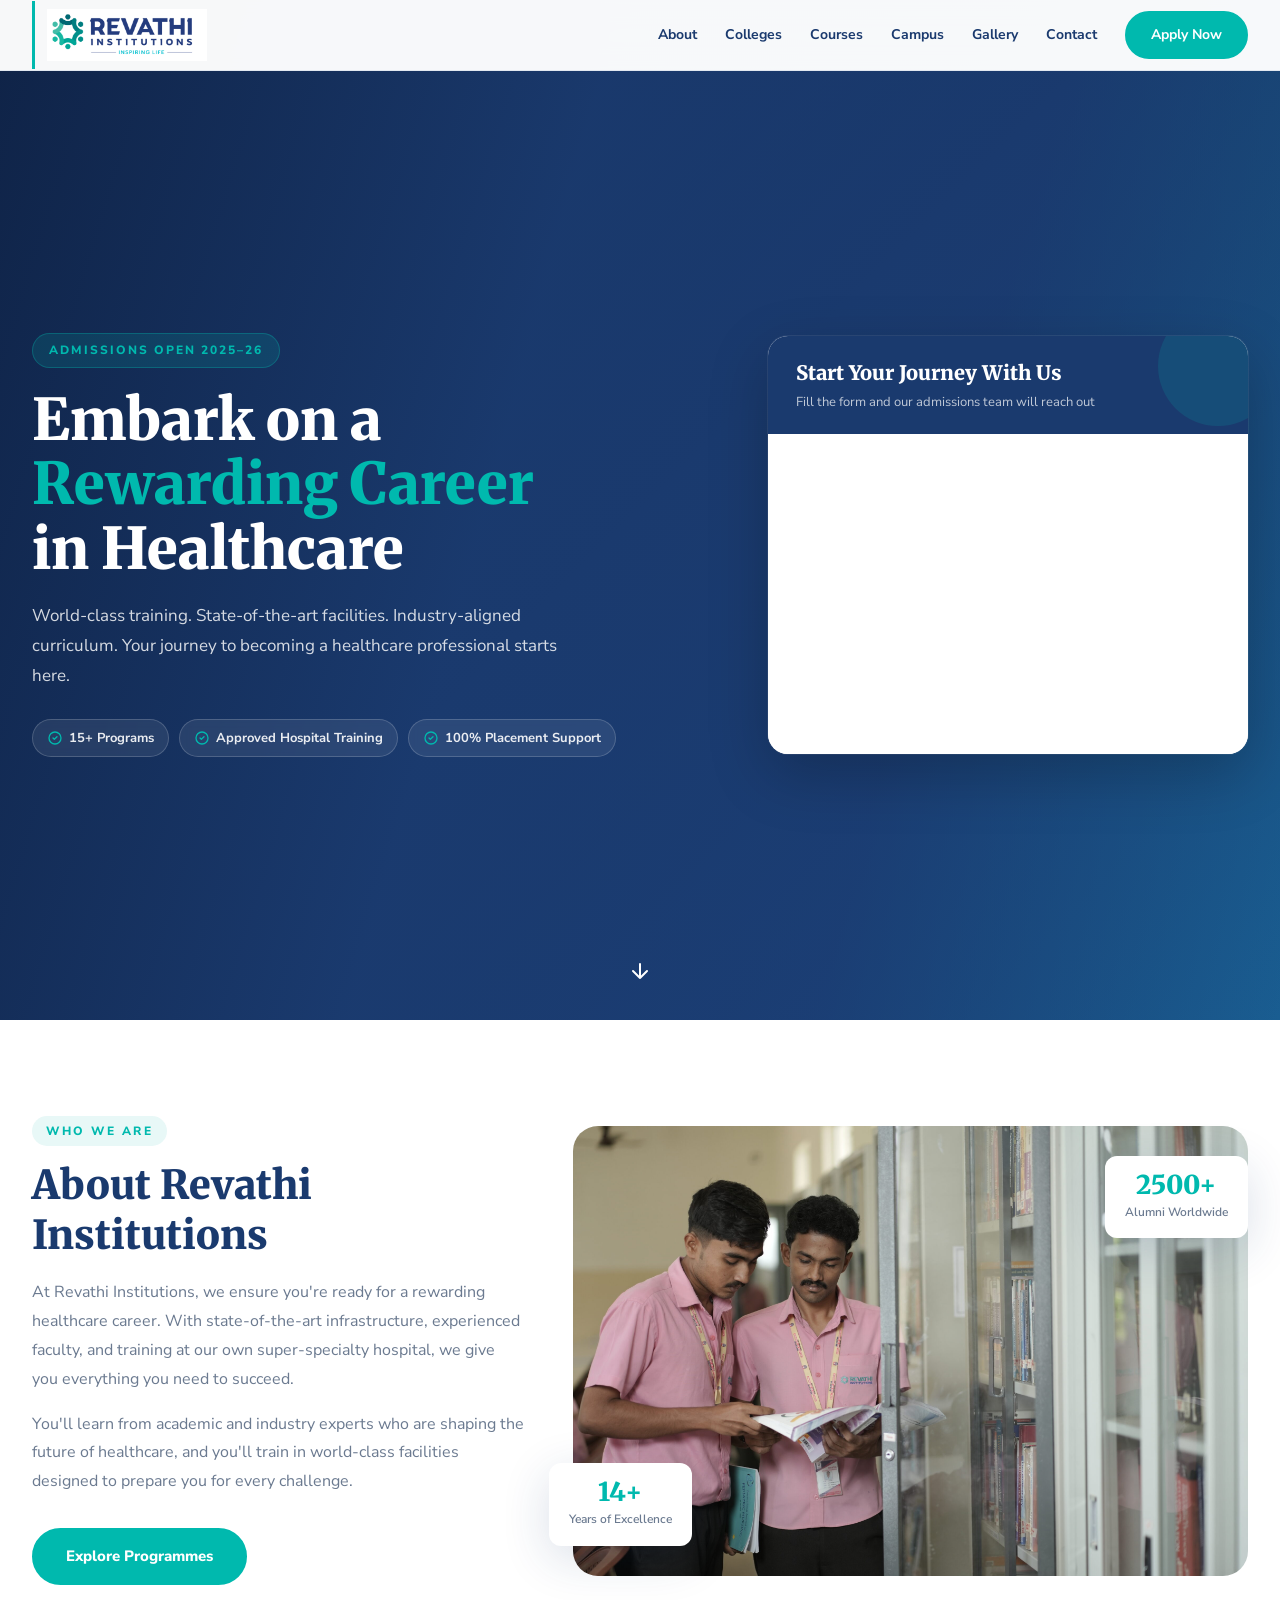
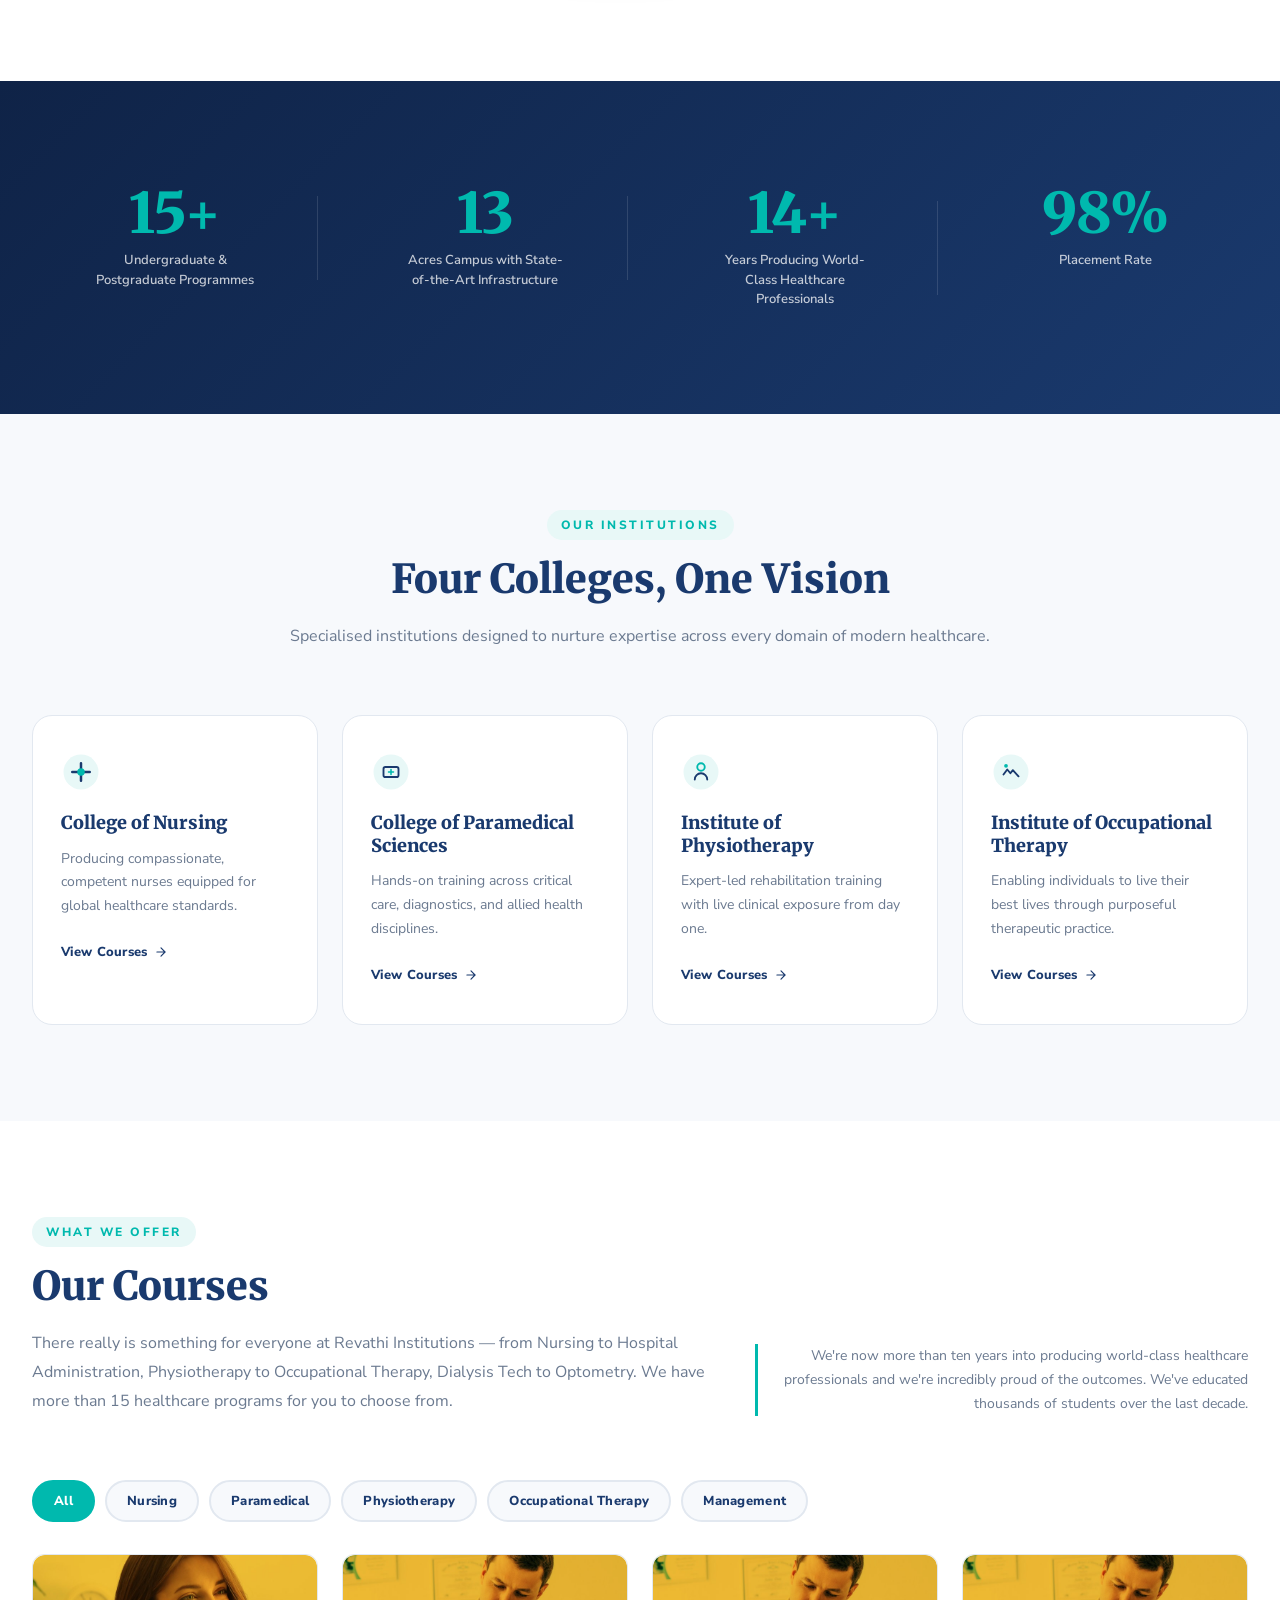
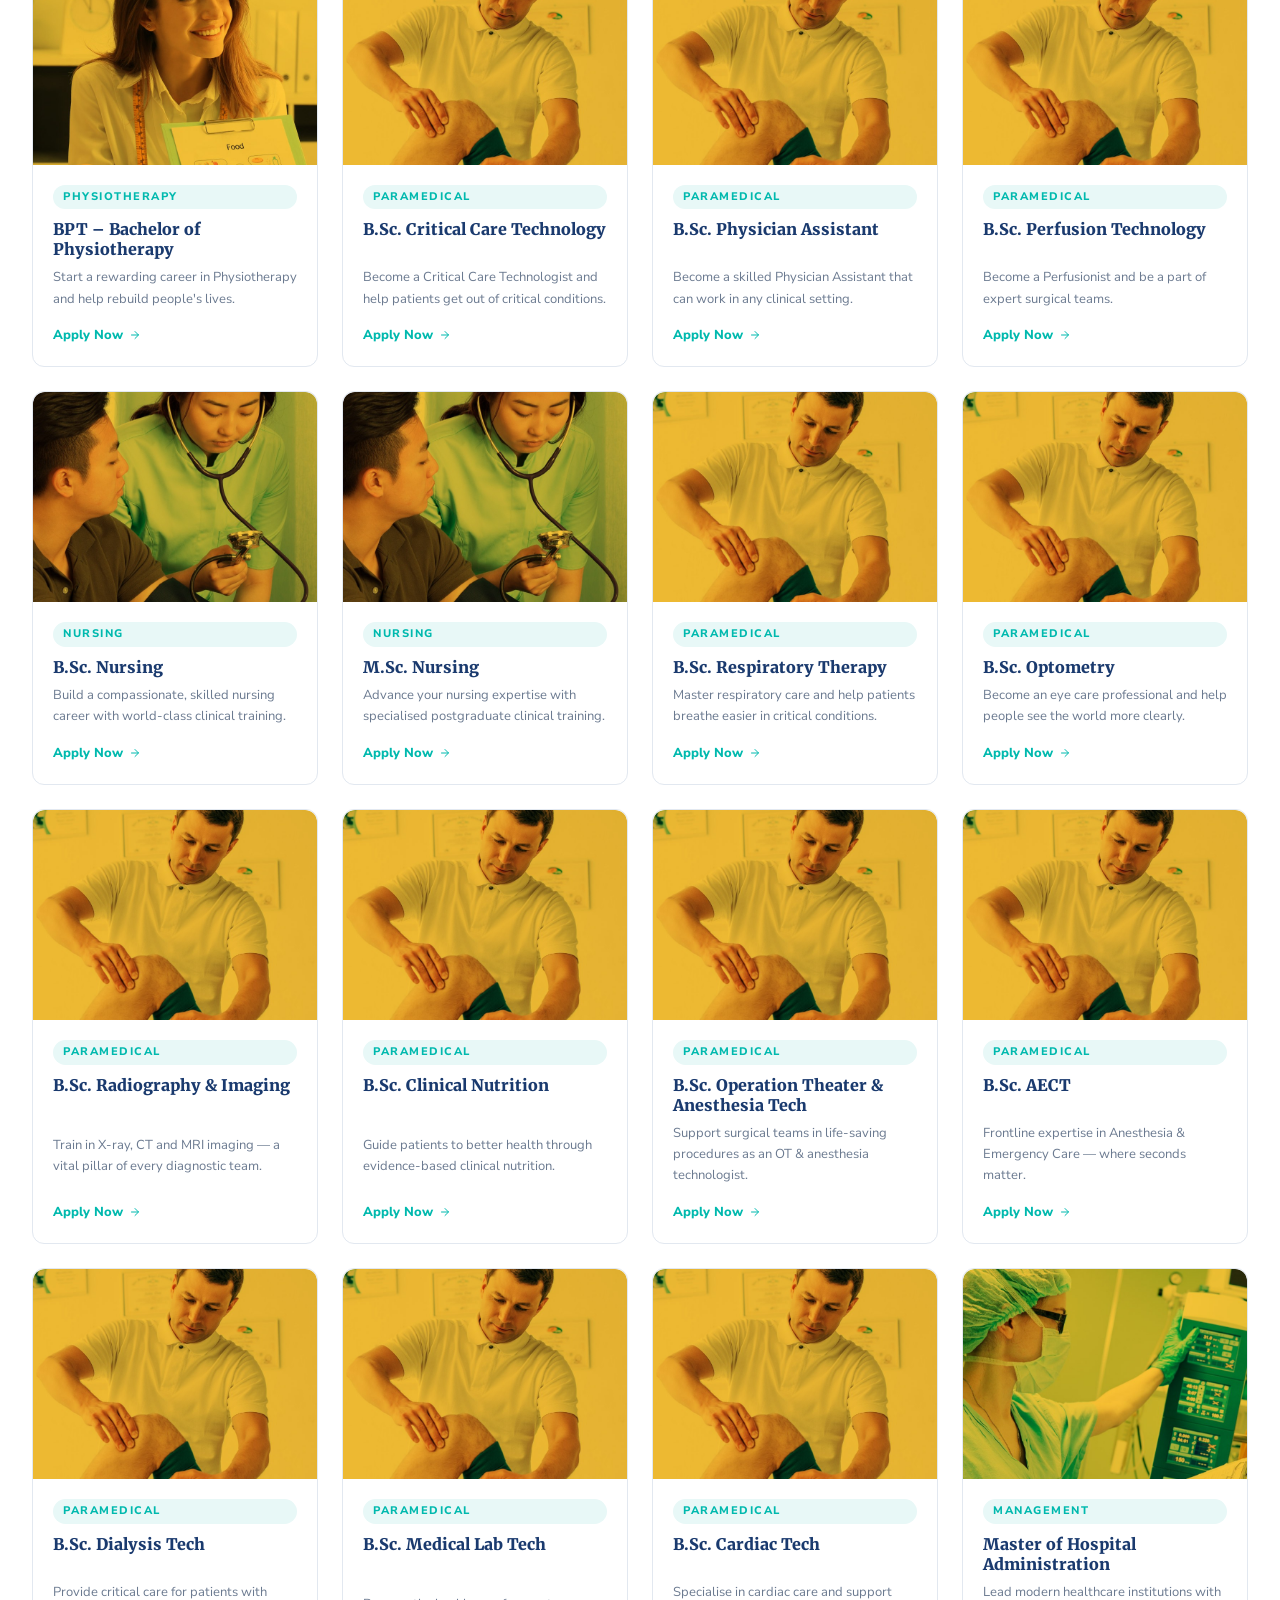
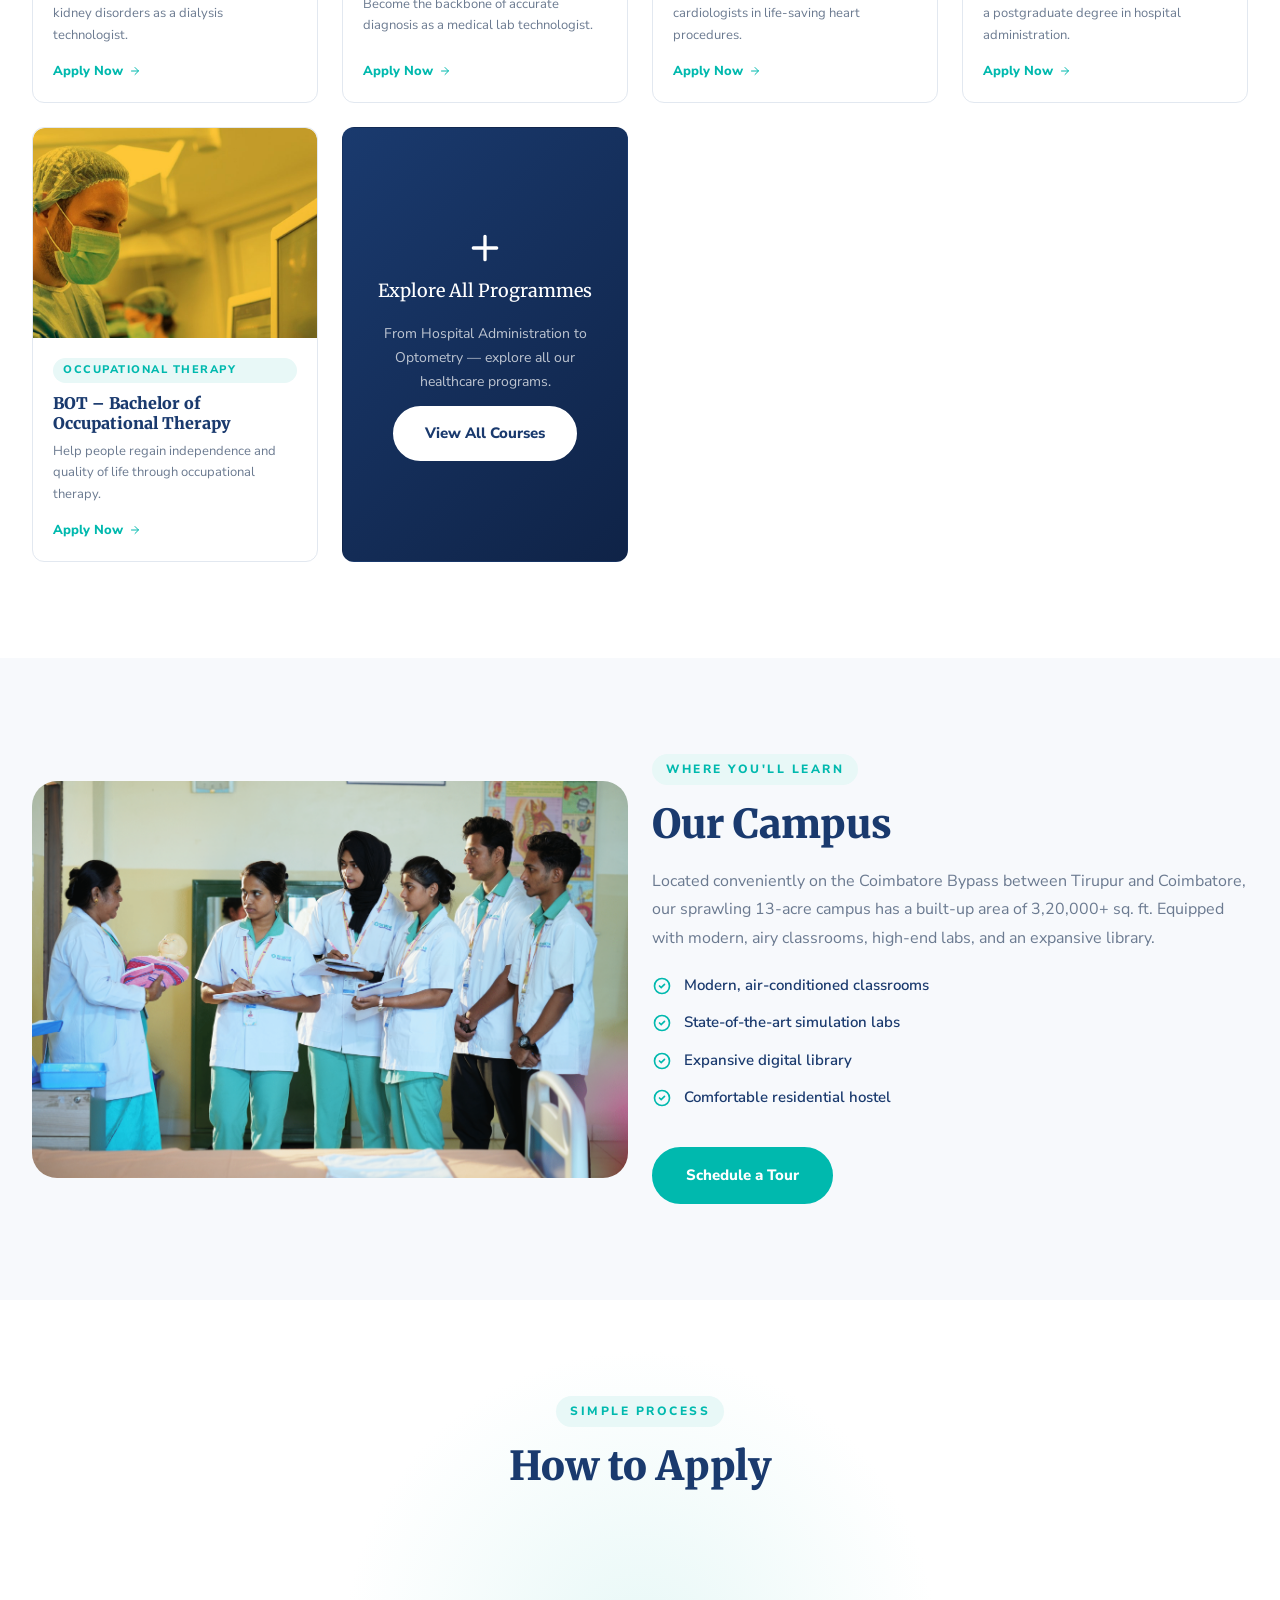
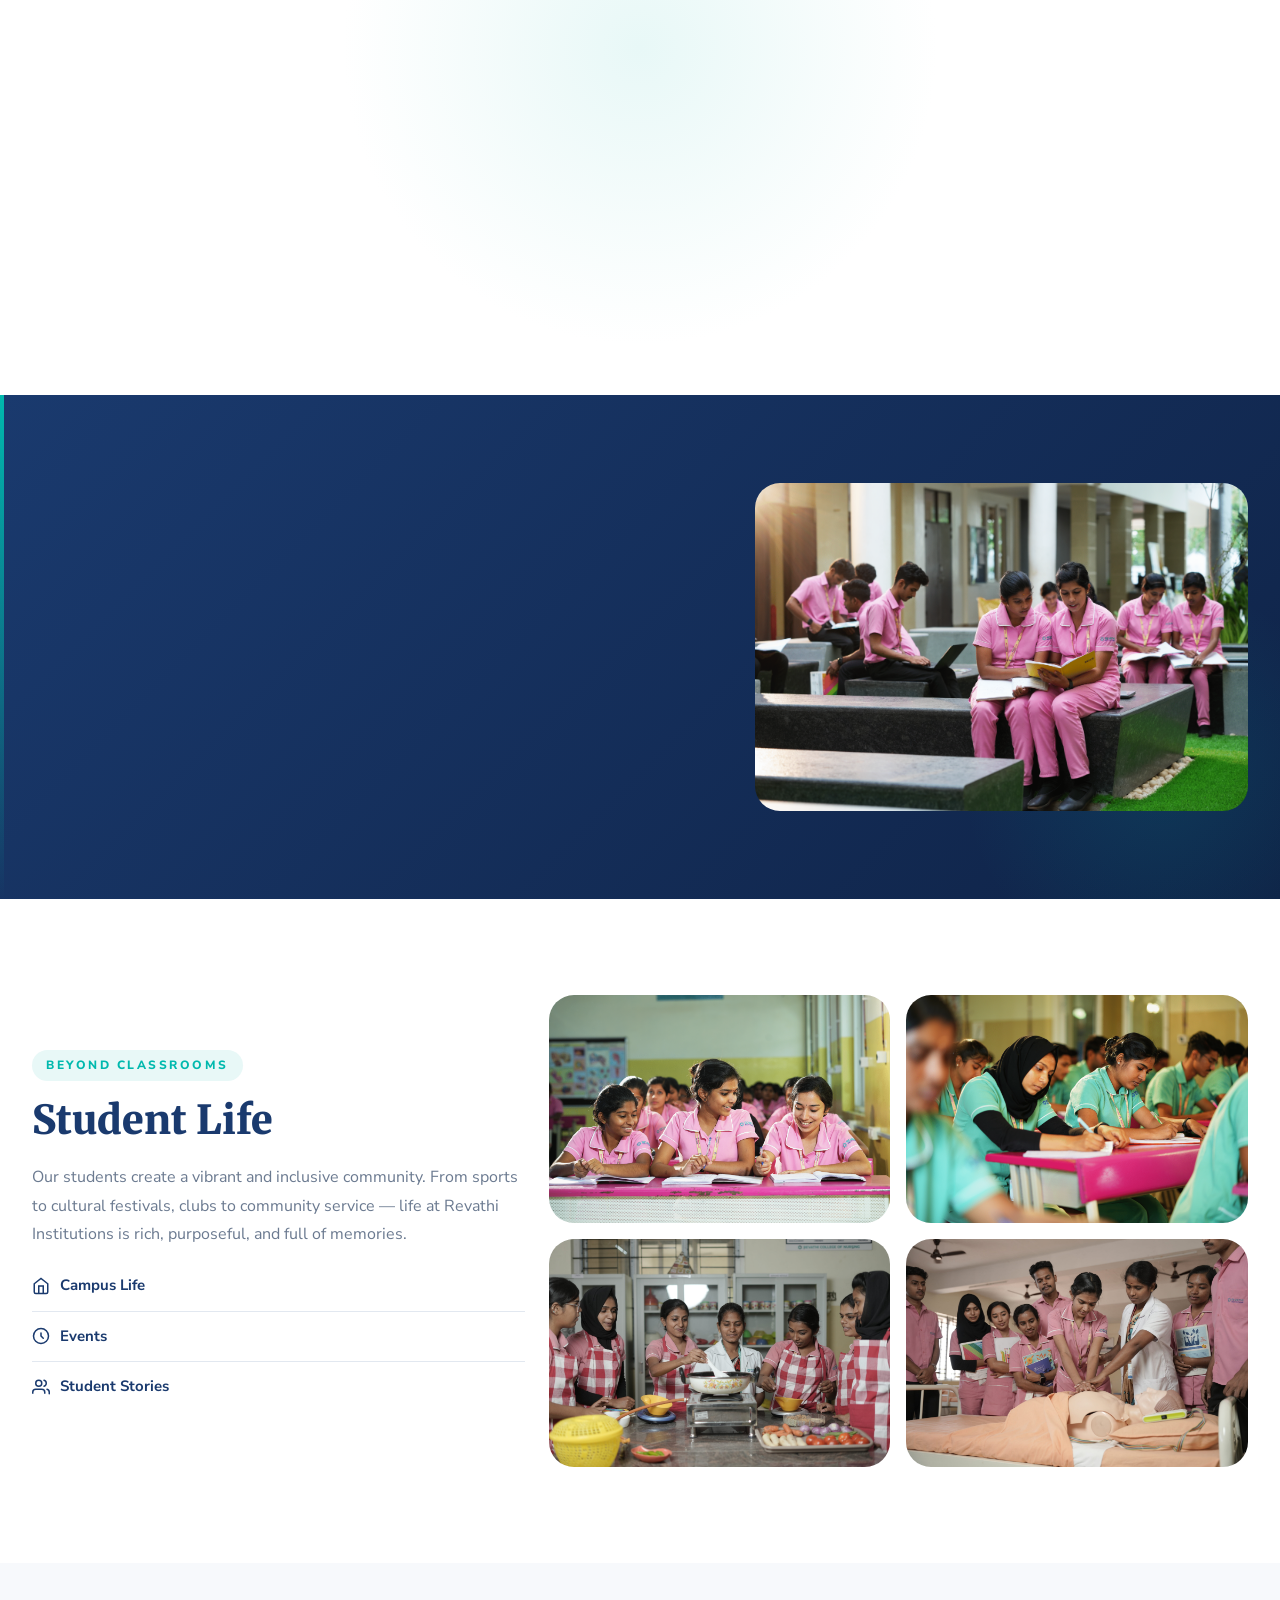
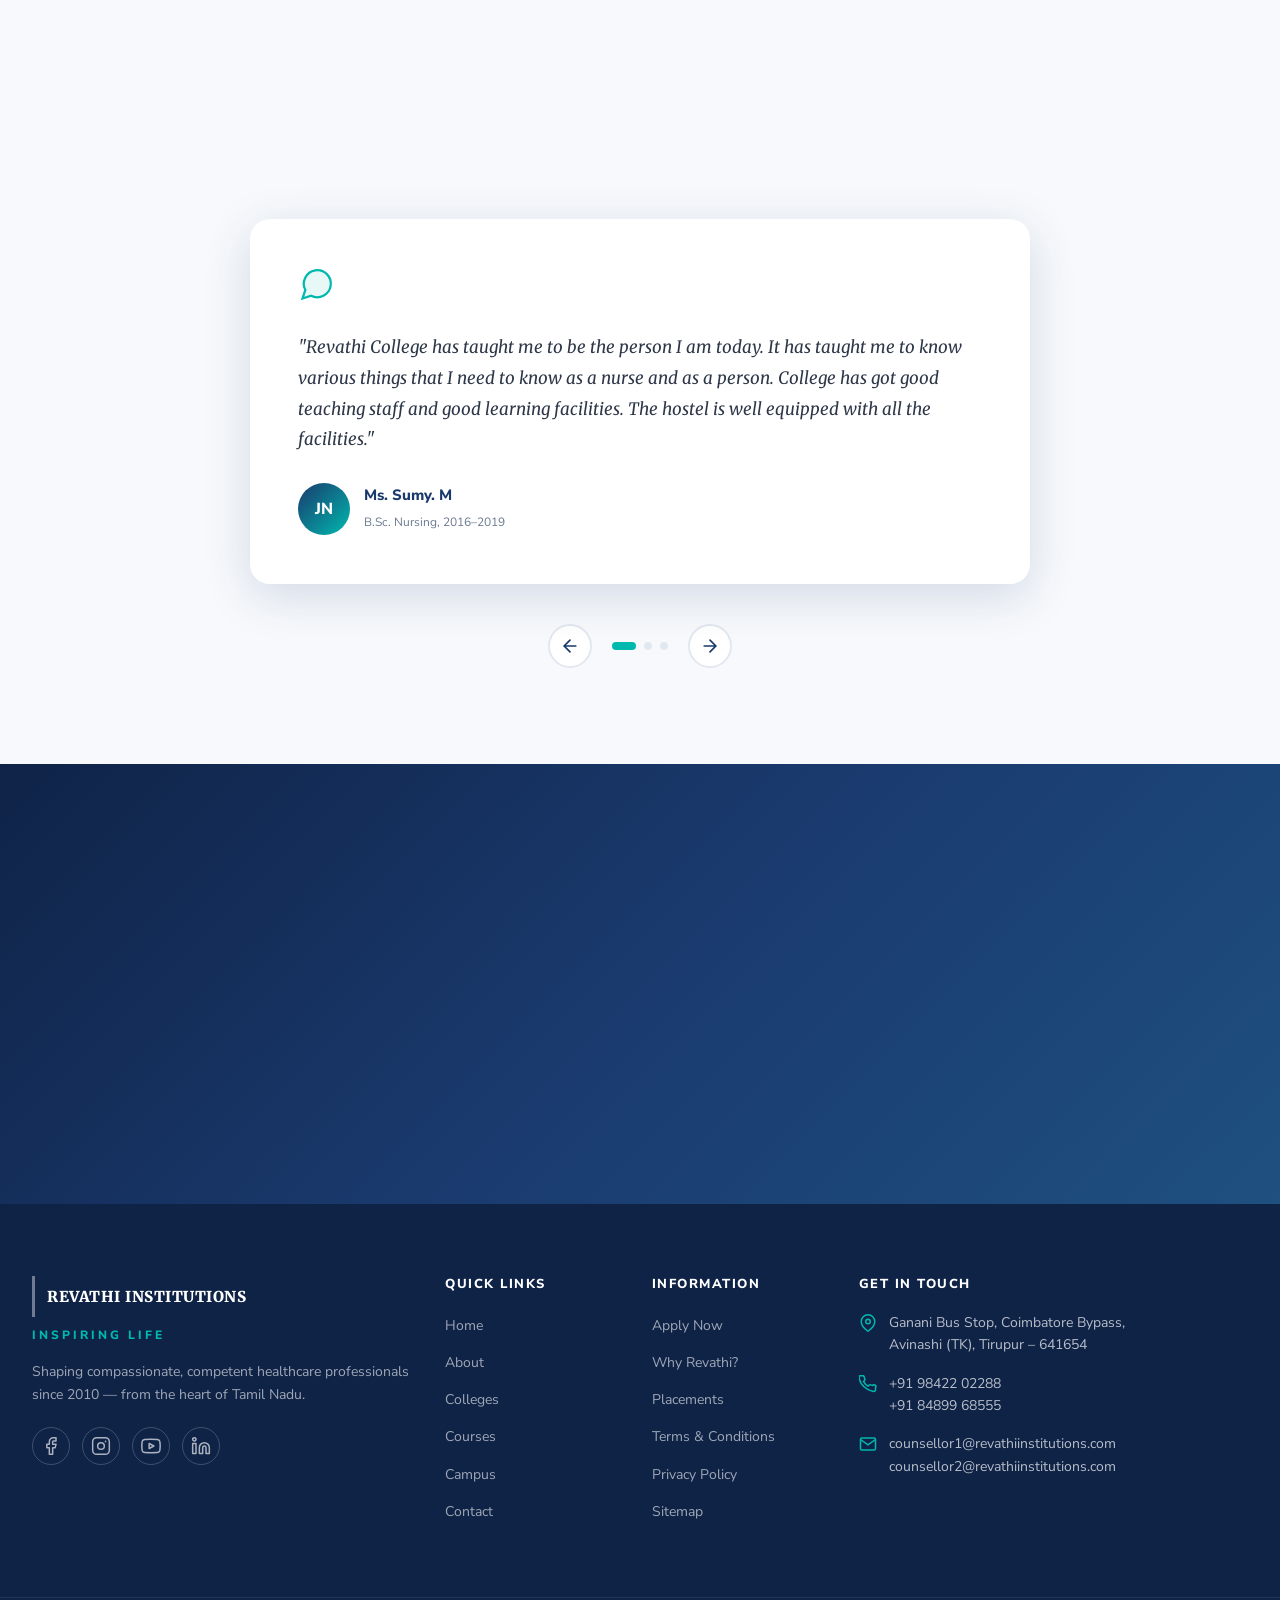
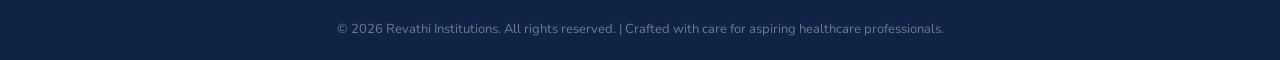
==== index.html @ 27113705 "Updates" ====
<!DOCTYPE html>
<html lang="en">
<head>
  <meta charset="UTF-8" />
  <meta name="viewport" content="width=device-width, initial-scale=1.0" />
  <title>Revathi Institutions – Inspiring Life | Healthcare Education</title>
  <meta name="description" content="Embark on a rewarding career in healthcare with Revathi Institutions. Offering Nursing, Paramedical Sciences, Physiotherapy, and Occupational Therapy programs." />

  <!-- Bootstrap 4.0 -->
  <link rel="stylesheet" href="https://stackpath.bootstrapcdn.com/bootstrap/4.0.0/css/bootstrap.min.css" />

  <!-- Google Fonts -->
  <link rel="preconnect" href="https://fonts.googleapis.com" />
  <link rel="preconnect" href="https://fonts.gstatic.com" crossorigin />
  <link href="https://fonts.googleapis.com/css2?family=Nunito+Sans:wght@300;400;600;700;800&family=Merriweather:wght@400;700;900&display=swap" rel="stylesheet" />

  <link rel="stylesheet" href="style.css" />
</head>
<body>

  <!-- ═══════════════════════ NAVBAR ═══════════════════════ -->
  <nav class="ri-navbar" id="mainNav">
    <div class="container-fluid ri-nav-inner">
      <!-- Logo Placeholder -->
      <a href="#" class="ri-logo-wrap">
        <!-- PLACE LOGO IMAGE HERE -->
        <div class="ri-logo-placeholder">
          <img src="./images/Revathi_Institutions_Logo.png"  alt="logo">
        </div> 
      </a>

      <button class="ri-hamburger" id="navToggle" aria-label="Toggle navigation">
        <span></span><span></span><span></span>
      </button>

      <div class="ri-nav-links" id="navLinks">
        <a href="#about">About</a>
        <a href="#colleges">Colleges</a>
        <a href="#courses">Courses</a>
        <a href="#campus">Campus</a>
        <a href="#student-life">Gallery</a>
        <a href="#contact">Contact</a>
        <a href="#admissionFormContainer" class="ri-btn-apply">Apply Now</a>
      </div>
    </div>
  </nav>

  <!-- ═══════════════════════ HERO ═══════════════════════ -->
  <section class="ri-hero" id="home">
    <div class="ri-hero-bg">
      <!-- HERO IMAGE PLACEHOLDER — replace with <img> or background-image -->
      <div class="ri-hero-img-placeholder"></div>
      <div class="ri-hero-overlay"></div>
    </div>

    <div class="container-fluid ri-hero-content">
      <div class="row align-items-center ri-hero-row">

        <!-- LEFT: Headline -->
        <div class="col-12 col-lg-6 ri-hero-left" data-animate="fadeUp">
          <span class="ri-eyebrow">Admissions Open 2025–26</span>
          <h1 class="ri-hero-heading">
            Embark on a<br />
            <span class="ri-accent-text">Rewarding Career</span><br />
            in Healthcare
          </h1>
          <p class="ri-hero-sub">
            World-class training. State-of-the-art facilities. Industry-aligned curriculum.
            Your journey to becoming a healthcare professional starts here.
          </p>
          <div class="ri-hero-badges">
            <span class="ri-badge">
              <svg width="16" height="16" viewBox="0 0 24 24" fill="none"><path d="M9 12l2 2 4-4M21 12a9 9 0 11-18 0 9 9 0 0118 0z" stroke="#00b9ae" stroke-width="2" stroke-linecap="round" stroke-linejoin="round"/></svg>
              15+ Programs
            </span>
            <span class="ri-badge">
              <svg width="16" height="16" viewBox="0 0 24 24" fill="none"><path d="M9 12l2 2 4-4M21 12a9 9 0 11-18 0 9 9 0 0118 0z" stroke="#00b9ae" stroke-width="2" stroke-linecap="round" stroke-linejoin="round"/></svg>
              Approved Hospital Training
            </span>
            <span class="ri-badge">
              <svg width="16" height="16" viewBox="0 0 24 24" fill="none"><path d="M9 12l2 2 4-4M21 12a9 9 0 11-18 0 9 9 0 0118 0z" stroke="#00b9ae" stroke-width="2" stroke-linecap="round" stroke-linejoin="round"/></svg>
              100% Placement Support
            </span>
          </div>
        </div>

        <!-- RIGHT: FORM INJECTION ZONE -->
        <div class="col-12 col-lg-6 ri-hero-right" data-animate="fadeUp" data-delay="200">
          <div class="ri-form-shell" id="admissionFormContainer">
            <div class="ri-form-header">
              <h3>Start Your Journey With Us</h3>
              <p>Fill the form and our admissions team will reach out</p>
            </div>
            <div class="ri-form-inject-zone" id="formInjectZone">
                
              <div class="npf_wgts" data-height="400px" data-w="847dbc8fd0b65f5e4badda6b84c235b2">
                
              </div>
            </div>
          
          </div>
        </div>

      </div>
    </div>

    <!-- Scroll Indicator -->
    <div class="ri-scroll-indicator">
      <svg width="24" height="24" viewBox="0 0 24 24" fill="none">
        <path d="M12 5v14M5 12l7 7 7-7" stroke="#ffffff" stroke-width="2" stroke-linecap="round" stroke-linejoin="round"/>
      </svg>
    </div>
  </section>

  <!-- ═══════════════════════ ABOUT ═══════════════════════ -->
  <section class="ri-about" id="about">
    <div class="container">
      <div class="row align-items-center">
        <div class="col-12 col-lg-5" data-animate="fadeLeft">
          <div class="ri-section-tag">Who We Are</div>
          <h2 class="ri-section-title">About Revathi Institutions</h2>
          <p class="ri-body-text">
            At Revathi Institutions, we ensure you're ready for a rewarding healthcare career. With state-of-the-art infrastructure, experienced faculty, and training at our own super-specialty hospital, we give you everything you need to succeed.
          </p>
          <p class="ri-body-text">
            You'll learn from academic and industry experts who are shaping the future of healthcare, and you'll train in world-class facilities designed to prepare you for every challenge.
          </p>
          <a href="#courses" class="ri-btn-primary mt-3">Explore Programmes</a>
        </div>
        <div class="col-12 col-lg-7" data-animate="fadeRight">
          <div class="ri-about-visual">
            <!-- ABOUT IMAGE PLACEHOLDER — 580×420px recommended -->
             <img src="./images/about/about.jpg" style="border-radius: 25px;" alt="Revathi Institutions Campus">
           
            <!-- Floating stat card -->
            <div class="ri-float-card ri-float-card--1">
              <span class="ri-float-num">14+</span>
              <span class="ri-float-label">Years of Excellence</span>
            </div>
            <div class="ri-float-card ri-float-card--2">
              <span class="ri-float-num">2500+</span>
              <span class="ri-float-label">Alumni Worldwide</span>
            </div>
          </div>
        </div>
      </div>
    </div>
  </section>

  <!-- ═══════════════════════ STATS ═══════════════════════ -->
  <section class="ri-stats" id="stats">
    <div class="ri-stats-bg"></div>
    <div class="container">
      <div class="row text-center">
        <div class="col-6 col-md-3" data-animate="fadeUp">
          <div class="ri-stat-item">
            <span class="ri-stat-num" data-target="15" data-suffix="+">0</span>
            <span class="ri-stat-label">Undergraduate &amp; Postgraduate Programmes</span>
          </div>
        </div>
        <div class="col-6 col-md-3" data-animate="fadeUp" data-delay="100">
          <div class="ri-stat-item">
            <span class="ri-stat-num" data-target="13" data-suffix="">0</span>
            <span class="ri-stat-label">Acres Campus with State-of-the-Art Infrastructure</span>
          </div>
        </div>
        <div class="col-6 col-md-3" data-animate="fadeUp" data-delay="200">
          <div class="ri-stat-item">
            <span class="ri-stat-num" data-target="14" data-suffix="+">0</span>
            <span class="ri-stat-label">Years Producing World-Class Healthcare Professionals</span>
          </div>
        </div>
        <div class="col-6 col-md-3" data-animate="fadeUp" data-delay="300">
          <div class="ri-stat-item">
            <span class="ri-stat-num" data-target="98" data-suffix="%">0</span>
            <span class="ri-stat-label">Placement Rate</span>
          </div>
        </div>
      </div>
    </div>
  </section>

  <!-- ═══════════════════════ COLLEGES ═══════════════════════ -->
  <section class="ri-colleges" id="colleges">
    <div class="container">
      <div class="row justify-content-center mb-5">
        <div class="col-12 col-md-8 text-center" data-animate="fadeUp">
          <div class="ri-section-tag">Our Institutions</div>
          <h2 class="ri-section-title">Four Colleges, One Vision</h2>
          <p class="ri-body-text">Specialised institutions designed to nurture expertise across every domain of modern healthcare.</p>
        </div>
      </div>
      <div class="row">

        <div class="col-12 col-sm-6 col-lg-3" data-animate="fadeUp">
          <div class="ri-college-card">
            <div class="ri-college-icon">
              <!-- Nursing SVG -->
              <svg width="40" height="40" viewBox="0 0 64 64" fill="none">
                <circle cx="32" cy="32" r="28" fill="#e8f8f7"/>
                <path d="M32 18v28M18 32h28" stroke="#1a3a6e" stroke-width="4" stroke-linecap="round"/>
                <circle cx="32" cy="32" r="6" fill="#00b9ae"/>
              </svg>
            </div>
            <h4>College of Nursing</h4>
            <p>Producing compassionate, competent nurses equipped for global healthcare standards.</p>
            <a href="#courses" class="ri-card-link">View Courses <svg width="14" height="14" viewBox="0 0 24 24" fill="none"><path d="M5 12h14M12 5l7 7-7 7" stroke="#1a3a6e" stroke-width="2" stroke-linecap="round"/></svg></a>
          </div>
        </div>

        <div class="col-12 col-sm-6 col-lg-3" data-animate="fadeUp" data-delay="100">
          <div class="ri-college-card">
            <div class="ri-college-icon">
              <!-- Paramedical SVG -->
              <svg width="40" height="40" viewBox="0 0 64 64" fill="none">
                <circle cx="32" cy="32" r="28" fill="#e8f8f7"/>
                <rect x="20" y="24" width="24" height="16" rx="3" stroke="#1a3a6e" stroke-width="3"/>
                <path d="M28 32h8M32 28v8" stroke="#00b9ae" stroke-width="2.5" stroke-linecap="round"/>
              </svg>
            </div>
            <h4>College of Paramedical Sciences</h4>
            <p>Hands-on training across critical care, diagnostics, and allied health disciplines.</p>
            <a href="#courses" class="ri-card-link">View Courses <svg width="14" height="14" viewBox="0 0 24 24" fill="none"><path d="M5 12h14M12 5l7 7-7 7" stroke="#1a3a6e" stroke-width="2" stroke-linecap="round"/></svg></a>
          </div>
        </div>

        <div class="col-12 col-sm-6 col-lg-3" data-animate="fadeUp" data-delay="200">
          <div class="ri-college-card">
            <div class="ri-college-icon">
              <!-- Physiotherapy SVG -->
              <svg width="40" height="40" viewBox="0 0 64 64" fill="none">
                <circle cx="32" cy="32" r="28" fill="#e8f8f7"/>
                <path d="M22 44c0-5.5 4.5-10 10-10s10 4.5 10 10" stroke="#1a3a6e" stroke-width="3" stroke-linecap="round"/>
                <circle cx="32" cy="24" r="6" stroke="#00b9ae" stroke-width="3"/>
              </svg>
            </div>
            <h4>Institute of Physiotherapy</h4>
            <p>Expert-led rehabilitation training with live clinical exposure from day one.</p>
            <a href="#courses" class="ri-card-link">View Courses <svg width="14" height="14" viewBox="0 0 24 24" fill="none"><path d="M5 12h14M12 5l7 7-7 7" stroke="#1a3a6e" stroke-width="2" stroke-linecap="round"/></svg></a>
          </div>
        </div>

        <div class="col-12 col-sm-6 col-lg-3" data-animate="fadeUp" data-delay="300">
          <div class="ri-college-card">
            <div class="ri-college-icon">
              <!-- OT SVG -->
              <svg width="40" height="40" viewBox="0 0 64 64" fill="none">
                <circle cx="32" cy="32" r="28" fill="#e8f8f7"/>
                <path d="M20 36l6-8 5 6 4-5 9 10" stroke="#1a3a6e" stroke-width="3" stroke-linecap="round" stroke-linejoin="round"/>
                <circle cx="24" cy="22" r="3" fill="#00b9ae"/>
              </svg>
            </div>
            <h4>Institute of Occupational Therapy</h4>
            <p>Enabling individuals to live their best lives through purposeful therapeutic practice.</p>
            <a href="#courses" class="ri-card-link">View Courses <svg width="14" height="14" viewBox="0 0 24 24" fill="none"><path d="M5 12h14M12 5l7 7-7 7" stroke="#1a3a6e" stroke-width="2" stroke-linecap="round"/></svg></a>
          </div>
        </div>

      </div>
    </div>
  </section>

  <!-- ═══════════════════════ COURSES ═══════════════════════ -->
  <section class="ri-courses" id="courses">
    <div class="container">
      <div class="row align-items-end mb-5">
        <div class="col-12 col-md-7" data-animate="fadeUp">
          <div class="ri-section-tag">What We Offer</div>
          <h2 class="ri-section-title">Our Courses</h2>
          <p class="ri-body-text">
            There really is something for everyone at Revathi Institutions — from Nursing to Hospital Administration, Physiotherapy to Occupational Therapy, Dialysis Tech to Optometry. We have more than 15 healthcare programs for you to choose from.
          </p>
        </div>
        <div class="col-12 col-md-5 text-md-right" data-animate="fadeUp" data-delay="100">
          <p class="ri-courses-note">We're now more than ten years into producing world-class healthcare professionals and we're incredibly proud of the outcomes. We've educated thousands of students over the last decade.</p>
        </div>
      </div>

      <!-- Category Tabs -->
      <div class="ri-course-tabs" id="courseTabs">
        <button class="ri-tab active" data-filter="all">All</button>
        <button class="ri-tab" data-filter="nursing">Nursing</button>
        <button class="ri-tab" data-filter="paramedical">Paramedical</button>
        <button class="ri-tab" data-filter="physiotherapy">Physiotherapy</button>
        <button class="ri-tab" data-filter="occupational-therapy">Occupational Therapy</button>
        <button class="ri-tab" data-filter="management">Management</button>
      </div>

      <div class="ri-courses-grid" id="coursesGrid">

        <div class="ri-course-card" data-category="physiotherapy" data-animate="fadeUp">
          <div class="ri-course-img-wrap">
            <div class="ri-img-placeholder ri-course-img">
             <img src="./images/courses/Physiotherapy.jpg" alt="">
            </div>
          </div>
          <div class="ri-course-info">
            <span class="ri-course-tag">Physiotherapy</span>
            <h5>BPT – Bachelor of Physiotherapy</h5>
            <p>Start a rewarding career in Physiotherapy and help rebuild people's lives.</p>
            <a href="#admissionFormContainer" class="ri-course-apply">Apply Now <svg width="12" height="12" viewBox="0 0 24 24" fill="none"><path d="M5 12h14M12 5l7 7-7 7" stroke="#00b9ae" stroke-width="2" stroke-linecap="round"/></svg></a>
          </div>
        </div>

        <div class="ri-course-card" data-category="paramedical" data-animate="fadeUp" data-delay="100">
          <div class="ri-course-img-wrap">
            <div class="ri-img-placeholder ri-course-img">
              <span>Course Image (320 × 200 px)</span>
            </div>
          </div>
          <div class="ri-course-info">
            <span class="ri-course-tag">Paramedical</span>
            <h5>B.Sc. Critical Care Technology</h5>
            <p>Become a Critical Care Technologist and help patients get out of critical conditions.</p>
            <a href="#admissionFormContainer" class="ri-course-apply">Apply Now <svg width="12" height="12" viewBox="0 0 24 24" fill="none"><path d="M5 12h14M12 5l7 7-7 7" stroke="#00b9ae" stroke-width="2" stroke-linecap="round"/></svg></a>
          </div>
        </div>

        <div class="ri-course-card" data-category="paramedical" data-animate="fadeUp" data-delay="200">
          <div class="ri-course-img-wrap">
            <div class="ri-img-placeholder ri-course-img">
              <span>Course Image (320 × 200 px)</span>
            </div>
          </div>
          <div class="ri-course-info">
            <span class="ri-course-tag">Paramedical</span>
            <h5>B.Sc. Physician Assistant</h5>
            <p>Become a skilled Physician Assistant that can work in any clinical setting.</p>
            <a href="#admissionFormContainer" class="ri-course-apply">Apply Now <svg width="12" height="12" viewBox="0 0 24 24" fill="none"><path d="M5 12h14M12 5l7 7-7 7" stroke="#00b9ae" stroke-width="2" stroke-linecap="round"/></svg></a>
          </div>
        </div>

        <div class="ri-course-card" data-category="paramedical" data-animate="fadeUp" data-delay="300">
          <div class="ri-course-img-wrap">
            <div class="ri-img-placeholder ri-course-img">
              <span>Course Image (320 × 200 px)</span>
            </div>
          </div>
          <div class="ri-course-info">
            <span class="ri-course-tag">Paramedical</span>
            <h5>B.Sc. Perfusion Technology</h5>
            <p>Become a Perfusionist and be a part of expert surgical teams.</p>
            <a href="#admissionFormContainer" class="ri-course-apply">Apply Now <svg width="12" height="12" viewBox="0 0 24 24" fill="none"><path d="M5 12h14M12 5l7 7-7 7" stroke="#00b9ae" stroke-width="2" stroke-linecap="round"/></svg></a>
          </div>
        </div>

        <div class="ri-course-card" data-category="nursing" data-animate="fadeUp" data-delay="400">
          <div class="ri-course-img-wrap">
            <div class="ri-img-placeholder ri-course-img">
              <span>Course Image (320 × 200 px)</span>
            </div>
          </div>
          <div class="ri-course-info">
            <span class="ri-course-tag">Nursing</span>
            <h5>B.Sc. Nursing</h5>
            <p>Build a compassionate, skilled nursing career with world-class clinical training.</p>
            <a href="#admissionFormContainer" class="ri-course-apply">Apply Now <svg width="12" height="12" viewBox="0 0 24 24" fill="none"><path d="M5 12h14M12 5l7 7-7 7" stroke="#00b9ae" stroke-width="2" stroke-linecap="round"/></svg></a>
          </div>
        </div>

        <div class="ri-course-card" data-category="nursing" data-animate="fadeUp">
          <div class="ri-course-img-wrap">
            <div class="ri-img-placeholder ri-course-img">
              <span>Course Image (320 × 200 px)</span>
            </div>
          </div>
          <div class="ri-course-info">
            <span class="ri-course-tag">Nursing</span>
            <h5>M.Sc. Nursing</h5>
            <p>Advance your nursing expertise with specialised postgraduate clinical training.</p>
            <a href="#admissionFormContainer" class="ri-course-apply">Apply Now <svg width="12" height="12" viewBox="0 0 24 24" fill="none"><path d="M5 12h14M12 5l7 7-7 7" stroke="#00b9ae" stroke-width="2" stroke-linecap="round"/></svg></a>
          </div>
        </div>

        <div class="ri-course-card" data-category="paramedical" data-animate="fadeUp" data-delay="100">
          <div class="ri-course-img-wrap">
            <div class="ri-img-placeholder ri-course-img">
              <span>Course Image (320 × 200 px)</span>
            </div>
          </div>
          <div class="ri-course-info">
            <span class="ri-course-tag">Paramedical</span>
            <h5>B.Sc. Respiratory Therapy</h5>
            <p>Master respiratory care and help patients breathe easier in critical conditions.</p>
            <a href="#admissionFormContainer" class="ri-course-apply">Apply Now <svg width="12" height="12" viewBox="0 0 24 24" fill="none"><path d="M5 12h14M12 5l7 7-7 7" stroke="#00b9ae" stroke-width="2" stroke-linecap="round"/></svg></a>
          </div>
        </div>

        <div class="ri-course-card" data-category="paramedical" data-animate="fadeUp" data-delay="200">
          <div class="ri-course-img-wrap">
            <div class="ri-img-placeholder ri-course-img">
              <span>Course Image (320 × 200 px)</span>
            </div>
          </div>
          <div class="ri-course-info">
            <span class="ri-course-tag">Paramedical</span>
            <h5>B.Sc. Optometry</h5>
            <p>Become an eye care professional and help people see the world more clearly.</p>
            <a href="#admissionFormContainer" class="ri-course-apply">Apply Now <svg width="12" height="12" viewBox="0 0 24 24" fill="none"><path d="M5 12h14M12 5l7 7-7 7" stroke="#00b9ae" stroke-width="2" stroke-linecap="round"/></svg></a>
          </div>
        </div>

        <div class="ri-course-card" data-category="paramedical" data-animate="fadeUp" data-delay="300">
          <div class="ri-course-img-wrap">
            <div class="ri-img-placeholder ri-course-img">
              <span>Course Image (320 × 200 px)</span>
            </div>
          </div>
          <div class="ri-course-info">
            <span class="ri-course-tag">Paramedical</span>
            <h5>B.Sc. Radiography &amp; Imaging</h5>
            <p>Train in X-ray, CT and MRI imaging — a vital pillar of every diagnostic team.</p>
            <a href="#admissionFormContainer" class="ri-course-apply">Apply Now <svg width="12" height="12" viewBox="0 0 24 24" fill="none"><path d="M5 12h14M12 5l7 7-7 7" stroke="#00b9ae" stroke-width="2" stroke-linecap="round"/></svg></a>
          </div>
        </div>

        <div class="ri-course-card" data-category="paramedical" data-animate="fadeUp">
          <div class="ri-course-img-wrap">
            <div class="ri-img-placeholder ri-course-img">
              <span>Course Image (320 × 200 px)</span>
            </div>
          </div>
          <div class="ri-course-info">
            <span class="ri-course-tag">Paramedical</span>
            <h5>B.Sc. Clinical Nutrition</h5>
            <p>Guide patients to better health through evidence-based clinical nutrition.</p>
            <a href="#admissionFormContainer" class="ri-course-apply">Apply Now <svg width="12" height="12" viewBox="0 0 24 24" fill="none"><path d="M5 12h14M12 5l7 7-7 7" stroke="#00b9ae" stroke-width="2" stroke-linecap="round"/></svg></a>
          </div>
        </div>

        <div class="ri-course-card" data-category="paramedical" data-animate="fadeUp" data-delay="100">
          <div class="ri-course-img-wrap">
            <div class="ri-img-placeholder ri-course-img">
              <span>Course Image (320 × 200 px)</span>
            </div>
          </div>
          <div class="ri-course-info">
            <span class="ri-course-tag">Paramedical</span>
            <h5>B.Sc. Operation Theater &amp; Anesthesia Tech</h5>
            <p>Support surgical teams in life-saving procedures as an OT &amp; anesthesia technologist.</p>
            <a href="#admissionFormContainer" class="ri-course-apply">Apply Now <svg width="12" height="12" viewBox="0 0 24 24" fill="none"><path d="M5 12h14M12 5l7 7-7 7" stroke="#00b9ae" stroke-width="2" stroke-linecap="round"/></svg></a>
          </div>
        </div>

        <div class="ri-course-card" data-category="paramedical" data-animate="fadeUp" data-delay="200">
          <div class="ri-course-img-wrap">
            <div class="ri-img-placeholder ri-course-img">
              <span>Course Image (320 × 200 px)</span>
            </div>
          </div>
          <div class="ri-course-info">
            <span class="ri-course-tag">Paramedical</span>
            <h5>B.Sc. AECT</h5>
            <p>Frontline expertise in Anesthesia &amp; Emergency Care — where seconds matter.</p>
            <a href="#admissionFormContainer" class="ri-course-apply">Apply Now <svg width="12" height="12" viewBox="0 0 24 24" fill="none"><path d="M5 12h14M12 5l7 7-7 7" stroke="#00b9ae" stroke-width="2" stroke-linecap="round"/></svg></a>
          </div>
        </div>

        <div class="ri-course-card" data-category="paramedical" data-animate="fadeUp" data-delay="300">
          <div class="ri-course-img-wrap">
            <div class="ri-img-placeholder ri-course-img">
              <span>Course Image (320 × 200 px)</span>
            </div>
          </div>
          <div class="ri-course-info">
            <span class="ri-course-tag">Paramedical</span>
            <h5>B.Sc. Dialysis Tech</h5>
            <p>Provide critical care for patients with kidney disorders as a dialysis technologist.</p>
            <a href="#admissionFormContainer" class="ri-course-apply">Apply Now <svg width="12" height="12" viewBox="0 0 24 24" fill="none"><path d="M5 12h14M12 5l7 7-7 7" stroke="#00b9ae" stroke-width="2" stroke-linecap="round"/></svg></a>
          </div>
        </div>

        <div class="ri-course-card" data-category="paramedical" data-animate="fadeUp">
          <div class="ri-course-img-wrap">
            <div class="ri-img-placeholder ri-course-img">
              <span>Course Image (320 × 200 px)</span>
            </div>
          </div>
          <div class="ri-course-info">
            <span class="ri-course-tag">Paramedical</span>
            <h5>B.Sc. Medical Lab Tech</h5>
            <p>Become the backbone of accurate diagnosis as a medical lab technologist.</p>
            <a href="#admissionFormContainer" class="ri-course-apply">Apply Now <svg width="12" height="12" viewBox="0 0 24 24" fill="none"><path d="M5 12h14M12 5l7 7-7 7" stroke="#00b9ae" stroke-width="2" stroke-linecap="round"/></svg></a>
          </div>
        </div>

        <div class="ri-course-card" data-category="paramedical" data-animate="fadeUp" data-delay="100">
          <div class="ri-course-img-wrap">
            <div class="ri-img-placeholder ri-course-img">
              <span>Course Image (320 × 200 px)</span>
            </div>
          </div>
          <div class="ri-course-info">
            <span class="ri-course-tag">Paramedical</span>
            <h5>B.Sc. Cardiac Tech</h5>
            <p>Specialise in cardiac care and support cardiologists in life-saving heart procedures.</p>
            <a href="#admissionFormContainer" class="ri-course-apply">Apply Now <svg width="12" height="12" viewBox="0 0 24 24" fill="none"><path d="M5 12h14M12 5l7 7-7 7" stroke="#00b9ae" stroke-width="2" stroke-linecap="round"/></svg></a>
          </div>
        </div>

        <div class="ri-course-card" data-category="management" data-animate="fadeUp" data-delay="200">
          <div class="ri-course-img-wrap">
            <div class="ri-img-placeholder ri-course-img">
              <span>Course Image (320 × 200 px)</span>
            </div>
          </div>
          <div class="ri-course-info">
            <span class="ri-course-tag">Management</span>
            <h5>Master of Hospital Administration</h5>
            <p>Lead modern healthcare institutions with a postgraduate degree in hospital administration.</p>
            <a href="#admissionFormContainer" class="ri-course-apply">Apply Now <svg width="12" height="12" viewBox="0 0 24 24" fill="none"><path d="M5 12h14M12 5l7 7-7 7" stroke="#00b9ae" stroke-width="2" stroke-linecap="round"/></svg></a>
          </div>
        </div>

        <div class="ri-course-card" data-category="occupational-therapy" data-animate="fadeUp" data-delay="300">
          <div class="ri-course-img-wrap">
            <div class="ri-img-placeholder ri-course-img">
              <span>Course Image (320 × 200 px)</span>
            </div>
          </div>
          <div class="ri-course-info">
            <span class="ri-course-tag">Occupational Therapy</span>
            <h5>BOT – Bachelor of Occupational Therapy</h5>
            <p>Help people regain independence and quality of life through occupational therapy.</p>
            <a href="#admissionFormContainer" class="ri-course-apply">Apply Now <svg width="12" height="12" viewBox="0 0 24 24" fill="none"><path d="M5 12h14M12 5l7 7-7 7" stroke="#00b9ae" stroke-width="2" stroke-linecap="round"/></svg></a>
          </div>
        </div>

        <div class="ri-course-card ri-course-card--cta" data-animate="fadeUp" data-delay="500">
          <div class="ri-cta-card-inner">
            <svg width="40" height="40" viewBox="0 0 24 24" fill="none"><path d="M12 5v14M5 12h14" stroke="#ffffff" stroke-width="2" stroke-linecap="round"/></svg>
            <h5>Explore All Programmes</h5>
            <p>From Hospital Administration to Optometry — explore all our healthcare programs.</p>
            <a href="https://www.revathiinstitutions.com/courses/" class="ri-btn-white" target="_blank" rel="noopener">View All Courses</a>
          </div>
        </div>

      </div>
    </div>
  </section>

  <!-- ═══════════════════════ CAMPUS ═══════════════════════ -->
  <section class="ri-campus" id="campus">
    <div class="container">
      <div class="row align-items-center">
        <div class="col-12 col-lg-6 order-lg-2" data-animate="fadeLeft">
          <div class="ri-section-tag">Where You'll Learn</div>
          <h2 class="ri-section-title">Our Campus</h2>
          <p class="ri-body-text">
            Located conveniently on the Coimbatore Bypass between Tirupur and Coimbatore, our sprawling 13-acre campus has a built-up area of 3,20,000+ sq. ft. Equipped with modern, airy classrooms, high-end labs, and an expansive library.
          </p>
          <ul class="ri-campus-features">
            <li>
              <svg width="20" height="20" viewBox="0 0 24 24" fill="none"><path d="M9 12l2 2 4-4M21 12a9 9 0 11-18 0 9 9 0 0118 0z" stroke="#00b9ae" stroke-width="2" stroke-linecap="round"/></svg>
              Modern, air-conditioned classrooms
            </li>
            <li>
              <svg width="20" height="20" viewBox="0 0 24 24" fill="none"><path d="M9 12l2 2 4-4M21 12a9 9 0 11-18 0 9 9 0 0118 0z" stroke="#00b9ae" stroke-width="2" stroke-linecap="round"/></svg>
              State-of-the-art simulation labs
            </li>
            <li>
              <svg width="20" height="20" viewBox="0 0 24 24" fill="none"><path d="M9 12l2 2 4-4M21 12a9 9 0 11-18 0 9 9 0 0118 0z" stroke="#00b9ae" stroke-width="2" stroke-linecap="round"/></svg>
              Expansive digital library
            </li>
            <li>
              <svg width="20" height="20" viewBox="0 0 24 24" fill="none"><path d="M9 12l2 2 4-4M21 12a9 9 0 11-18 0 9 9 0 0118 0z" stroke="#00b9ae" stroke-width="2" stroke-linecap="round"/></svg>
              Comfortable residential hostel
            </li>
          </ul>
          <a href="#admissionFormContainer" class="ri-btn-primary mt-3">Schedule a Tour</a>
        </div>
        <div class="col-12 col-lg-6 order-lg-1" data-animate="fadeRight">
      
          
            <img src="./images/campus/campus.png" alt="campus" style="border-radius: 25px;">
          
        </div>
      </div>
    </div>
  </section>

  <!-- ═══════════════════════ HOW TO APPLY ═══════════════════════ -->
  <section class="ri-apply-steps" id="how-to-apply">
    <div class="container">
      <div class="row justify-content-center mb-5">
        <div class="col-12 col-md-8 text-center" data-animate="fadeUp">
          <div class="ri-section-tag">Simple Process</div>
          <h2 class="ri-section-title">How to Apply</h2>
        </div>
      </div>
      <div class="row">

        <div class="col-12 col-md-4" data-animate="fadeUp">
          <div class="ri-step-card">
            <div class="ri-step-num">01</div>
            <div class="ri-step-icon">
              <svg width="32" height="32" viewBox="0 0 24 24" fill="none"><path d="M9 12h6M9 16h6M7 3H5a2 2 0 00-2 2v14a2 2 0 002 2h14a2 2 0 002-2V5a2 2 0 00-2-2h-2M9 3h6a1 1 0 010 2H9a1 1 0 010-2z" stroke="#1a3a6e" stroke-width="1.8" stroke-linecap="round"/></svg>
            </div>
            <h5>You Apply</h5>
            <p>Tell us a little about yourself and your field of interest. Our simple admission form only takes 15 minutes to complete.</p>
          </div>
        </div>

        <div class="col-12 col-md-4" data-animate="fadeUp" data-delay="150">
          <div class="ri-step-card ri-step-card--active">
            <div class="ri-step-num">02</div>
            <div class="ri-step-icon">
              <svg width="32" height="32" viewBox="0 0 24 24" fill="none"><path d="M17 20h5v-2a4 4 0 00-3-3.87M9 20H4v-2a4 4 0 013-3.87M16 7a4 4 0 11-8 0 4 4 0 018 0z" stroke="#1a3a6e" stroke-width="1.8" stroke-linecap="round"/></svg>
            </div>
            <h5>We Connect</h5>
            <p>After you submit your application, an admissions counsellor will contact you and help you complete the process.</p>
          </div>
        </div>

        <div class="col-12 col-md-4" data-animate="fadeUp" data-delay="300">
          <div class="ri-step-card">
            <div class="ri-step-num">03</div>
            <div class="ri-step-icon">
              <svg width="32" height="32" viewBox="0 0 24 24" fill="none"><path d="M9 12l2 2 4-4m6 2a9 9 0 11-18 0 9 9 0 0118 0z" stroke="#1a3a6e" stroke-width="1.8" stroke-linecap="round"/></svg>
            </div>
            <h5>You Get Ready</h5>
            <p>Once you've completed your application and met admission requirements, you're ready to embark on a rewarding healthcare career.</p>
          </div>
        </div>

      </div>
    </div>
  </section>

  <!-- ═══════════════════════ RMC TRAINING ═══════════════════════ -->
  <section class="ri-rmc" id="training">
    <div class="ri-rmc-inner">
      <div class="container">
        <div class="row align-items-center">
          <div class="col-12 col-lg-7" data-animate="fadeUp">
            <div class="ri-section-tag ri-section-tag--light">Clinical Training</div>
            <h2 class="ri-section-title ri-title--white">Training at RMC</h2>
            <p class="ri-rmc-text">
              Our students will be trained at Revathi Medical Center, our 300-bedded super specialty panel hospital. With cutting-edge medical equipment and highly qualified medical consultants in medical and surgical fields, RMC is a premier healthcare destination in the Tirupur region.
            </p>
            <a href="#admissionFormContainer" class="ri-btn-white mt-2">Learn More</a>
          </div>
          <div class="col-12 col-lg-5 text-center" data-animate="fadeUp" data-delay="200">
            <img src="./images/training/training.png" alt="training" style="border-radius: 25px;">
          </div>
        </div>
      </div>
    </div>
  </section>

  <!-- ═══════════════════════ STUDENT LIFE ═══════════════════════ -->
  <section class="ri-student-life" id="student-life">
    <div class="container">
      <div class="row align-items-center">
        <div class="col-12 col-lg-5" data-animate="fadeLeft">
          <div class="ri-section-tag">Beyond Classrooms</div>
          <h2 class="ri-section-title">Student Life</h2>
          <p class="ri-body-text">
            Our students create a vibrant and inclusive community. From sports to cultural festivals, clubs to community service — life at Revathi Institutions is rich, purposeful, and full of memories.
          </p>
          <div class="ri-student-links">
            <a href="#" class="ri-student-link">
              <svg width="18" height="18" viewBox="0 0 24 24" fill="none"><path d="M3 9l9-7 9 7v11a2 2 0 01-2 2H5a2 2 0 01-2-2z" stroke="#1a3a6e" stroke-width="2"/><path d="M9 22V12h6v10" stroke="#1a3a6e" stroke-width="2"/></svg>
              Campus Life
            </a>
            <a href="#" class="ri-student-link">
              <svg width="18" height="18" viewBox="0 0 24 24" fill="none"><circle cx="12" cy="12" r="10" stroke="#1a3a6e" stroke-width="2"/><path d="M12 8v4l3 3" stroke="#1a3a6e" stroke-width="2" stroke-linecap="round"/></svg>
              Events
            </a>
            <a href="#" class="ri-student-link">
              <svg width="18" height="18" viewBox="0 0 24 24" fill="none"><path d="M17 21v-2a4 4 0 00-4-4H5a4 4 0 00-4 4v2M9 11a4 4 0 100-8 4 4 0 000 8z" stroke="#1a3a6e" stroke-width="2"/><path d="M23 21v-2a4 4 0 00-3-3.87M16 3.13a4 4 0 010 7.75" stroke="#1a3a6e" stroke-width="2" stroke-linecap="round"/></svg>
              Student Stories
            </a>
          </div>
        </div>
        <div class="col-12 col-lg-7" data-animate="fadeRight">
          <div class="ri-student-grid">
            <img src="./images/studentlife/student1.png" alt="Student" style="border-radius: 25px;">
             <img src="./images/studentlife/student2.png" alt="Student" style="border-radius: 25px;">
              <img src="./images/studentlife/student3.png" alt="Student" style="border-radius: 25px;">
              <img src="./images/studentlife/student4.png" alt="Student" style="border-radius: 25px;">

          </div>
        </div>
      </div>
    </div>
  </section>

  <!-- ═══════════════════════ TESTIMONIALS ═══════════════════════ -->
  <section class="ri-testimonials" id="testimonials">
    <div class="container">
      <div class="row justify-content-center mb-5">
        <div class="col-12 col-md-8 text-center" data-animate="fadeUp">
          <div class="ri-section-tag">What They Say</div>
          <h2 class="ri-section-title">Student Testimonials</h2>
        </div>
      </div>

      <div class="ri-testimonials-slider" id="testimonialsSlider">

        <div class="ri-testimonial-card active">
          <div class="ri-testi-quote">
            <svg width="36" height="36" viewBox="0 0 24 24" fill="none"><path d="M3 21l1.9-5.7a9 9 0 113.8 3.8z" fill="#e8f8f7" stroke="#00b9ae" stroke-width="1.5"/></svg>
          </div>
          <p class="ri-testi-text">"Revathi College has taught me to be the person I am today. It has taught me to know various things that I need to know as a nurse and as a person. College has got good teaching staff and good learning facilities. The hostel is well equipped with all the facilities."</p>
          <div class="ri-testi-author">
            <div class="ri-testi-avatar">
              <!-- AVATAR IMAGE — 56×56px -->
              <div class="ri-avatar-placeholder">JN</div>
            </div>
            <div>
              <strong>Ms. Sumy. M</strong>
              <span>B.Sc. Nursing, 2016–2019</span>
            </div>
          </div>
        </div>

        <div class="ri-testimonial-card">
          <div class="ri-testi-quote">
            <svg width="36" height="36" viewBox="0 0 24 24" fill="none"><path d="M3 21l1.9-5.7a9 9 0 113.8 3.8z" fill="#e8f8f7" stroke="#00b9ae" stroke-width="1.5"/></svg>
          </div>
          <p class="ri-testi-text">"The clinical exposure at RMC was unlike anything I imagined. From my very first semester I was working alongside real professionals. The faculty are deeply invested in our success and it truly shows in the quality of training we receive."</p>
          <div class="ri-testi-author">
            <div class="ri-testi-avatar">
              <div class="ri-avatar-placeholder">AK</div>
            </div>
            <div>
              <strong>Arun Kumar</strong>
              <span>BPT – Bachelor of Physiotherapy, 2018–2022</span>
            </div>
          </div>
        </div>

        <div class="ri-testimonial-card">
          <div class="ri-testi-quote">
            <svg width="36" height="36" viewBox="0 0 24 24" fill="none"><path d="M3 21l1.9-5.7a9 9 0 113.8 3.8z" fill="#e8f8f7" stroke="#00b9ae" stroke-width="1.5"/></svg>
          </div>
          <p class="ri-testi-text">"I chose Revathi for its hospital-integrated training and it exceeded every expectation. The campus is beautiful, the labs are modern, and the placements support is genuinely remarkable. I'm proud to be an alumna."</p>
          <div class="ri-testi-author">
            <div class="ri-testi-avatar">
              <div class="ri-avatar-placeholder">PS</div>
            </div>
            <div>
              <strong>Priya Selvam</strong>
              <span>B.Sc. Critical Care Technology, 2019–2022</span>
            </div>
          </div>
        </div>

      </div>

      <div class="ri-testi-controls">
        <button class="ri-testi-btn" id="testiPrev" aria-label="Previous">
          <svg width="20" height="20" viewBox="0 0 24 24" fill="none"><path d="M19 12H5M12 5l-7 7 7 7" stroke="#1a3a6e" stroke-width="2" stroke-linecap="round"/></svg>
        </button>
        <div class="ri-testi-dots" id="testiDots">
          <span class="ri-dot active"></span>
          <span class="ri-dot"></span>
          <span class="ri-dot"></span>
        </div>
        <button class="ri-testi-btn" id="testiNext" aria-label="Next">
          <svg width="20" height="20" viewBox="0 0 24 24" fill="none"><path d="M5 12h14M12 5l7 7-7 7" stroke="#1a3a6e" stroke-width="2" stroke-linecap="round"/></svg>
        </button>
      </div>

    </div>
  </section>

  <!-- ═══════════════════════ CTA BANNER ═══════════════════════ -->
  <section class="ri-cta-banner" id="apply">
    <div class="ri-cta-bg"></div>
    <div class="container text-center" data-animate="fadeUp">
      <h2 class="ri-cta-title">Are you ready to take the next step toward your healthcare career?</h2>
      <p class="ri-cta-sub">Join thousands of successful alumni who built their careers at Revathi Institutions.</p>
      <div class="ri-cta-actions">
        <a href="#home" class="ri-btn-primary ri-btn-lg">Application Form</a>
        <a href="tel:+919842202288" class="ri-btn-outline ri-btn-lg">
          <svg width="18" height="18" viewBox="0 0 24 24" fill="none"><path d="M22 16.92v3a2 2 0 01-2.18 2 19.79 19.79 0 01-8.63-3.07A19.5 19.5 0 013.07 11.5a19.79 19.79 0 01-3.07-8.67A2 2 0 012 .84h3a2 2 0 012 1.72c.127.96.36 1.903.7 2.81a2 2 0 01-.45 2.11L6.09 8.91a16 16 0 006 6l1.27-1.27a2 2 0 012.11-.45c.907.34 1.85.573 2.81.7A2 2 0 0122 16.92z" stroke="currentColor" stroke-width="2"/></svg>
          Call Us
        </a>
        <a href="https://wa.me/919842202288" class="ri-btn-whatsapp">
          <svg width="18" height="18" viewBox="0 0 24 24" fill="none"><path d="M21 12a9 9 0 01-9 9c-1.6 0-3.1-.42-4.4-1.15L3 21l1.18-4.5A8.96 8.96 0 013 12a9 9 0 019-9 9 9 0 019 9z" stroke="currentColor" stroke-width="2"/><path d="M9.5 8.5s-.5 2 2 4.5 4.5 2 4.5 2" stroke="currentColor" stroke-width="1.5" stroke-linecap="round"/></svg>
          WhatsApp
        </a>
      </div>
    </div>
  </section>

  <!-- ═══════════════════════ FOOTER ═══════════════════════ -->
  <footer class="ri-footer" id="contact">
    <div class="container">
      <div class="row">

        <!-- Brand -->
        <div class="col-12 col-md-4 mb-4">
          <!-- FOOTER LOGO PLACEHOLDER — same logo, white variant or original -->
          <div class="ri-footer-logo">
            <!-- PLACE FOOTER LOGO IMAGE HERE -->
            <div class="ri-logo-placeholder ri-logo-placeholder--footer">
              <span>REVATHI INSTITUTIONS</span>
            </div>
          </div>
          <p class="ri-footer-tagline">Inspiring Life</p>
          <p class="ri-footer-about">Shaping compassionate, competent healthcare professionals since 2010 — from the heart of Tamil Nadu.</p>
          <div class="ri-social-links">
            <!-- Facebook -->
            <a href="https://www.facebook.com/revathiinstitutions" aria-label="Facebook" target="_blank">
              <svg width="20" height="20" viewBox="0 0 24 24" fill="none"><path d="M18 2h-3a5 5 0 00-5 5v3H7v4h3v8h4v-8h3l1-4h-4V7a1 1 0 011-1h3z" stroke="currentColor" stroke-width="1.8" stroke-linecap="round" stroke-linejoin="round"/></svg>
            </a>
            <!-- Instagram -->
            <a href="https://www.instagram.com/revathi_institutions/" aria-label="Instagram" target="_blank">
              <svg width="20" height="20" viewBox="0 0 24 24" fill="none"><rect x="2" y="2" width="20" height="20" rx="5" stroke="currentColor" stroke-width="1.8"/><circle cx="12" cy="12" r="4" stroke="currentColor" stroke-width="1.8"/><circle cx="17.5" cy="6.5" r="1" fill="currentColor"/></svg>
            </a>
            <!-- YouTube -->
            <a href="https://www.youtube.com/@RevathiInstitutions" aria-label="YouTube" target="_blank">
              <svg width="20" height="20" viewBox="0 0 24 24" fill="none"><path d="M22.54 6.42a2.78 2.78 0 00-1.95-1.96C18.88 4 12 4 12 4s-6.88 0-8.59.46A2.78 2.78 0 001.46 6.42 29 29 0 001 12a29 29 0 00.46 5.58 2.78 2.78 0 001.95 1.96C5.12 20 12 20 12 20s6.88 0 8.59-.46a2.78 2.78 0 001.95-1.96A29 29 0 0023 12a29 29 0 00-.46-5.58z" stroke="currentColor" stroke-width="1.8"/><polygon points="9.75 15.02 15.5 12 9.75 8.98 9.75 15.02" stroke="currentColor" stroke-width="1.8" stroke-linejoin="round"/></svg>
            </a>
            <!-- LinkedIn -->
            <a href="https://www.linkedin.com/company/revathi-institutions/" aria-label="LinkedIn" target="_blank">
              <svg width="20" height="20" viewBox="0 0 24 24" fill="none"><path d="M16 8a6 6 0 016 6v7h-4v-7a2 2 0 00-2-2 2 2 0 00-2 2v7h-4v-7a6 6 0 016-6zM2 9h4v12H2zM4 6a2 2 0 100-4 2 2 0 000 4z" stroke="currentColor" stroke-width="1.8" stroke-linecap="round" stroke-linejoin="round"/></svg>
            </a>
          </div>
        </div>

        <!-- Quick Links -->
        <div class="col-6 col-md-2 mb-4">
          <h6 class="ri-footer-heading">Quick Links</h6>
          <ul class="ri-footer-links">
            <li><a href="#home">Home</a></li>
            <li><a href="#about">About</a></li>
            <li><a href="#colleges">Colleges</a></li>
            <li><a href="#courses">Courses</a></li>
            <li><a href="#campus">Campus</a></li>
            <li><a href="#contact">Contact</a></li>
          </ul>
        </div>

        <!-- Info -->
        <div class="col-6 col-md-2 mb-4">
          <h6 class="ri-footer-heading">Information</h6>
          <ul class="ri-footer-links">
            <li><a href="#">Apply Now</a></li>
            <li><a href="#">Why Revathi?</a></li>
            <li><a href="#">Placements</a></li>
            <li><a href="#">Terms &amp; Conditions</a></li>
            <li><a href="#">Privacy Policy</a></li>
            <li><a href="#">Sitemap</a></li>
          </ul>
        </div>

        <!-- Contact -->
        <div class="col-12 col-md-4 mb-4">
          <h6 class="ri-footer-heading">Get In Touch</h6>
          <div class="ri-footer-contact">
            <div class="ri-contact-item">
              <svg width="18" height="18" viewBox="0 0 24 24" fill="none"><path d="M21 10c0 7-9 13-9 13S3 17 3 10a9 9 0 1118 0z" stroke="#00b9ae" stroke-width="2"/><circle cx="12" cy="10" r="3" stroke="#00b9ae" stroke-width="2"/></svg>
              <span>Ganani Bus Stop, Coimbatore Bypass,<br>Avinashi (TK), Tirupur – 641654</span>
            </div>
            <div class="ri-contact-item">
              <svg width="18" height="18" viewBox="0 0 24 24" fill="none"><path d="M22 16.92v3a2 2 0 01-2.18 2 19.79 19.79 0 01-8.63-3.07A19.5 19.5 0 013.07 11.5a19.79 19.79 0 01-3.07-8.67A2 2 0 012 .84h3a2 2 0 012 1.72c.127.96.36 1.903.7 2.81a2 2 0 01-.45 2.11L6.09 8.91a16 16 0 006 6l1.27-1.27a2 2 0 012.11-.45c.907.34 1.85.573 2.81.7A2 2 0 0122 16.92z" stroke="#00b9ae" stroke-width="2"/></svg>
              <span>
                <a href="tel:+919842202288" style="color:inherit;">+91 98422 02288</a><br>
                <a href="tel:+918489968555" style="color:inherit;">+91 84899 68555</a>
              </span>
            </div>
            <div class="ri-contact-item">
              <svg width="18" height="18" viewBox="0 0 24 24" fill="none"><path d="M4 4h16c1.1 0 2 .9 2 2v12c0 1.1-.9 2-2 2H4c-1.1 0-2-.9-2-2V6c0-1.1.9-2 2-2z" stroke="#00b9ae" stroke-width="2"/><polyline points="22,6 12,13 2,6" stroke="#00b9ae" stroke-width="2"/></svg>
              <span>
                <a href="mailto:counsellor1@revathiinstitutions.com" style="color:inherit;">counsellor1@revathiinstitutions.com</a><br>
                <a href="mailto:counsellor2@revathiinstitutions.com" style="color:inherit;">counsellor2@revathiinstitutions.com</a>
              </span>
            </div>
          </div>
        </div>

      </div>
    </div>

    <div class="ri-footer-bottom">
      <div class="container">
        <p>© 2026 Revathi Institutions. All rights reserved. | Crafted with care for aspiring healthcare professionals.</p>
      </div>
    </div>
  </footer>

  <!-- Back to top -->
  <button class="ri-back-top" id="backToTop" aria-label="Back to top">
    <svg width="20" height="20" viewBox="0 0 24 24" fill="none"><path d="M12 19V5M5 12l7-7 7 7" stroke="currentColor" stroke-width="2" stroke-linecap="round"/></svg>
  </button>

  <!-- Bootstrap 4.0 JS -->
  <script src="https://code.jquery.com/jquery-3.2.1.slim.min.js"></script>
  <script src="https://cdnjs.cloudflare.com/ajax/libs/popper.js/1.12.9/umd/popper.min.js"></script>
  <script src="https://stackpath.bootstrapcdn.com/bootstrap/4.0.0/js/bootstrap.min.js"></script>
  <script type="text/javascript"> var s=document.createElement("script"); s.type="text/javascript"; s.async=true; s.src="https://widgets.nopaperforms.com/emwgts.js"; document.body.appendChild(s); </script>

  <script src="script.js"></script>
</body>
</html>
---- style.css ----
/* ═══════════════════════════════════════════════════
   REVATHI INSTITUTIONS — Landing Page Stylesheet
   Fonts: Merriweather (headings) + Nunito Sans (body)
   Palette: Navy #1a3a6e | Teal #00b9ae | White #fff | Light #f4f8ff
   Bootstrap 4.0 | No FontAwesome — SVG only
═══════════════════════════════════════════════════ */

/* ─── CSS VARIABLES ─── */
:root {
  --ri-navy:       #1a3a6e;
  --ri-navy-dark:  #0f2347;
  --ri-teal:       #00b9ae;
  --ri-teal-light: #e8f8f7;
  --ri-teal-mid:   #00a89e;
  --ri-white:      #ffffff;
  --ri-light:      #f4f8ff;
  --ri-light-gray: #f7f9fc;
  --ri-text:       #2d3748;
  --ri-muted:      #6b7a90;
  --ri-border:     #e2e8f0;
  --ri-shadow:     0 4px 24px rgba(26, 58, 110, 0.10);
  --ri-shadow-lg:  0 12px 48px rgba(26, 58, 110, 0.16);
  --ri-radius:     12px;
  --ri-radius-lg:  20px;
  --ri-transition: all 0.3s cubic-bezier(0.4, 0, 0.2, 1);

  /* Locked fluid layout — navbar inner, hero content, and every
     body section share these so they shrink/grow in lock-step. */
  --ri-container-max: 1280px;
  --ri-container-pad: clamp(1rem, 3.2vw, 2rem);
}

/* ─── RESET & BASE ─── */
*, *::before, *::after { box-sizing: border-box; margin: 0; padding: 0; }

html { scroll-behavior: smooth; overflow-x: hidden; }

body {
  font-family: 'Nunito Sans', 'Segoe UI', sans-serif;
  font-size: 16px;
  line-height: 1.7;
  color: var(--ri-text);
  background: var(--ri-white);
  overflow-x: hidden;
}

img { max-width: 100%; height: auto; display: block; }

a { text-decoration: none; transition: var(--ri-transition); }

/* ═══════════════════════════════════════════════════
   LOCKED FLUID CONTAINER
   Overrides Bootstrap's stepped .container widths so the
   navbar inner + hero content + every body section share
   the same max-width AND the same fluid side-padding.
   When you resize the window, all three rails shrink and
   grow as a single unit — no breakpoint "jumps".
═══════════════════════════════════════════════════ */
.container,
.container-fluid,
.container-sm,
.container-md,
.container-lg,
.container-xl,
.ri-nav-inner,
.ri-hero-content {
  width: 100%;
  max-width: var(--ri-container-max);
  margin-left: auto;
  margin-right: auto;
  padding-left: var(--ri-container-pad);
  padding-right: var(--ri-container-pad);
}

/* Bootstrap rows produce horizontal overflow when nested in
   our fluid container — clamp the negative margins. */
.row {
  margin-right: -0.75rem;
  margin-left: -0.75rem;
}
.row > [class*="col-"] {
  padding-right: 0.75rem;
  padding-left: 0.75rem;
}

/* ─── TYPOGRAPHY ─── */
h1, h2, h3, h4, h5, h6 {
  font-family: 'Merriweather', Georgia, serif;
  line-height: 1.25;
  color: var(--ri-navy);
}

.ri-section-tag {
  display: inline-block;
  font-family: 'Nunito Sans', sans-serif;
  font-size: 12px;
  font-weight: 800;
  letter-spacing: 2.5px;
  text-transform: uppercase;
  color: var(--ri-teal);
  background: var(--ri-teal-light);
  padding: 5px 14px;
  border-radius: 50px;
  margin-bottom: 14px;
}
.ri-section-tag--light {
  background: rgba(255,255,255,0.15);
  color: var(--ri-white);
}

.ri-section-title {
  font-size: clamp(24px, 3.5vw, 40px);
  font-weight: 900;
  margin-bottom: 18px;
}

.ri-title--white { color: var(--ri-white); }

.ri-body-text {
  font-size: 16px;
  line-height: 1.8;
  color: var(--ri-muted);
  margin-bottom: 16px;
}

/* ─── IMAGE PLACEHOLDERS ─── */
.ri-img-placeholder {
  background: var(--ri-teal-light);
  border: 2px dashed var(--ri-teal);
  border-radius: var(--ri-radius);
  display: flex;
  flex-direction: column;
  align-items: center;
  justify-content: center;
  gap: 10px;
  color: var(--ri-teal);
  font-size: 13px;
  font-weight: 600;
  text-align: center;
  padding: 20px;
}
.ri-about-img    { width: 100%; height: 360px; }
.ri-campus-img   { width: 100%; height: 400px; }
.ri-rmc-img      { width: 100%; max-width: 380px; height: 260px; margin: 0 auto; }
.ri-course-img   { width: 100%; height: 210px; border-radius: var(--ri-radius) var(--ri-radius) 0 0; border-bottom: none; }

/* ─── BUTTONS ─── */
.ri-btn-primary {
  display: inline-flex;
  align-items: center;
  gap: 8px;
  background: var(--ri-teal);
  color: var(--ri-white) !important;
  font-family: 'Nunito Sans', sans-serif;
  font-weight: 800;
  font-size: 15px;
  padding: 14px 32px;
  border-radius: 50px;
  border: 2px solid var(--ri-teal);
  transition: var(--ri-transition);
  cursor: pointer;
}
.ri-btn-primary:hover {
  background: var(--ri-teal-mid);
  border-color: var(--ri-teal-mid);
  color: var(--ri-white) !important;
  transform: translateY(-2px);
  box-shadow: 0 8px 24px rgba(0, 185, 174, 0.35);
}
.ri-btn-outline {
  display: inline-flex;
  align-items: center;
  gap: 8px;
  background: transparent;
  color: var(--ri-white) !important;
  font-family: 'Nunito Sans', sans-serif;
  font-weight: 800;
  font-size: 15px;
  padding: 13px 30px;
  border-radius: 50px;
  border: 2px solid rgba(255,255,255,0.6);
  transition: var(--ri-transition);
}
.ri-btn-outline:hover {
  background: rgba(255,255,255,0.1);
  border-color: var(--ri-white);
  color: var(--ri-white) !important;
  transform: translateY(-2px);
}
.ri-btn-white {
  display: inline-flex;
  align-items: center;
  gap: 8px;
  background: var(--ri-white);
  color: var(--ri-navy) !important;
  font-family: 'Nunito Sans', sans-serif;
  font-weight: 800;
  font-size: 15px;
  padding: 13px 30px;
  border-radius: 50px;
  border: 2px solid var(--ri-white);
  transition: var(--ri-transition);
}
.ri-btn-white:hover {
  background: transparent;
  color: var(--ri-white) !important;
  transform: translateY(-2px);
}
.ri-btn-whatsapp {
  display: inline-flex;
  align-items: center;
  gap: 8px;
  background: #25d366;
  color: var(--ri-white) !important;
  font-family: 'Nunito Sans', sans-serif;
  font-weight: 800;
  font-size: 15px;
  padding: 14px 30px;
  border-radius: 50px;
  border: 2px solid #25d366;
  transition: var(--ri-transition);
}
.ri-btn-whatsapp:hover {
  background: #1ebe5d;
  border-color: #1ebe5d;
  color: var(--ri-white) !important;
  transform: translateY(-2px);
}
.ri-btn-apply {
  display: inline-flex;
  align-items: center;
  background: var(--ri-teal);
  color: var(--ri-white) !important;
  font-weight: 800;
  font-size: 14px;
  padding: 10px 24px;
  border-radius: 50px;
  border: 2px solid var(--ri-teal);
  transition: var(--ri-transition);
}
.ri-btn-apply:hover {
  background: var(--ri-teal-mid);
  color: var(--ri-white) !important;
  transform: translateY(-2px);
}
.ri-btn-lg { padding: 16px 40px; font-size: 16px; }

/* ═══════════════════════════════════════════════════
   NAVBAR
═══════════════════════════════════════════════════ */
.ri-navbar {
  position: fixed;
  top: 0; left: 0; right: 0;
  z-index: 1000;
  background: rgba(255,255,255,0.97);
  backdrop-filter: blur(12px);
  -webkit-backdrop-filter: blur(12px);
  border-bottom: 1px solid var(--ri-border);
  transition: var(--ri-transition);
  box-shadow: none;
}
.ri-navbar.scrolled {
  box-shadow: var(--ri-shadow);
}
.ri-nav-inner {
  display: flex;
  align-items: center;
  justify-content: space-between;
  height: clamp(60px, 5.5vw, 70px);
  /* Horizontal padding comes from the locked fluid container above */
}
.ri-logo-wrap { display: flex; align-items: center; }
.ri-logo-wrap img { height: 52px; width: auto; }
.ri-logo-placeholder {
  font-family: 'Merriweather', serif;
  font-weight: 900;
  font-size: 15px;
  color: var(--ri-navy);
  letter-spacing: 0.5px;
  /* Remove this placeholder block once logo image is placed */
  padding: 8px 0;
  border-left: 3px solid var(--ri-teal);
  padding-left: 12px;
}
.ri-logo-placeholder--footer {
  border-left-color: rgba(255,255,255,0.4);
  color: var(--ri-white);
}
.ri-nav-links {
  display: flex;
  align-items: center;
  gap: 28px;
  
}
.ri-nav-links a {
  font-family: 'Nunito Sans', sans-serif;
  font-size: 14px;
  font-weight: 700;
  color: var(--ri-navy);
  position: relative;
  text-decoration: none;
}
.ri-nav-links a:not(.ri-btn-apply)::after {
  content: '';
  position: absolute;
  bottom: -2px; left: 0;
  width: 0; height: 2px;
  background: var(--ri-teal);
  transition: var(--ri-transition);
  border-radius: 2px;
}
.ri-nav-links a:not(.ri-btn-apply):hover { color: var(--ri-teal); }
.ri-nav-links a:not(.ri-btn-apply):hover::after { width: 100%; }

/* Hamburger */
.ri-hamburger {
  display: none;
  flex-direction: column;
  gap: 5px;
  background: none;
  border: none;
  cursor: pointer;
  padding: 4px;
}
.ri-hamburger span {
  display: block;
  width: 24px; height: 2px;
  background: var(--ri-navy);
  border-radius: 2px;
  transition: var(--ri-transition);
}
.ri-hamburger.open span:nth-child(1) { transform: translateY(7px) rotate(45deg); }
.ri-hamburger.open span:nth-child(2) { opacity: 0; }
.ri-hamburger.open span:nth-child(3) { transform: translateY(-7px) rotate(-45deg); }

/* ═══════════════════════════════════════════════════
   HERO SECTION
═══════════════════════════════════════════════════ */
.ri-hero {
  position: relative;
  min-height: 100vh;
  display: flex;
  align-items: center;
  padding-top: clamp(60px, 5.5vw, 70px);
  overflow: hidden;
}
.ri-hero-bg {
  position: absolute;
  inset: 0;
  z-index: 0;
}
.ri-hero-img-placeholder {
  position: absolute;
  inset: 0;
  background: linear-gradient(135deg, var(--ri-navy-dark) 0%, var(--ri-navy) 50%, #1e4d8c 100%);
  /* Replace with: background-image: url('your-hero-image.jpg'); background-size: cover; background-position: center; */
}
.ri-hero-overlay {
  position: absolute;
  inset: 0;
  background: linear-gradient(
    105deg,
    rgba(15, 35, 71, 0.92) 0%,
    rgba(26, 58, 110, 0.88) 40%,
    rgba(26, 58, 110, 0.65) 70%,
    rgba(0, 185, 174, 0.15) 100%
  );
}

.ri-hero-content {
  position: relative;
  z-index: 2;
  padding-top: clamp(40px, 5vw, 60px);
  padding-bottom: clamp(40px, 5vw, 60px);
  /* Horizontal padding comes from the locked fluid container above */
}
.ri-hero-row {
  min-height: calc(100vh - clamp(60px, 5.5vw, 70px));
  gap: 40px 0;
}

/* Hero Left */
.ri-hero-left { padding-right: 20px; }

.ri-eyebrow {
  display: inline-block;
  font-family: 'Nunito Sans', sans-serif;
  font-size: 12px;
  font-weight: 800;
  letter-spacing: 2px;
  text-transform: uppercase;
  color: var(--ri-teal);
  background: rgba(0, 185, 174, 0.15);
  border: 1px solid rgba(0, 185, 174, 0.3);
  padding: 6px 16px;
  border-radius: 50px;
  margin-bottom: 20px;
}
.ri-hero-heading {
  font-size: clamp(32px, 4.5vw, 58px);
  font-weight: 900;
  color: var(--ri-white);
  line-height: 1.12;
  margin-bottom: 20px;
}
.ri-accent-text {
  color: var(--ri-teal);
  position: relative;
}
.ri-hero-sub {
  font-size: 17px;
  line-height: 1.75;
  color: rgba(255,255,255,0.82);
  max-width: 540px;
  margin-bottom: 28px;
}
.ri-hero-badges {
  display: flex;
  flex-wrap: wrap;
  gap: 10px;
  margin-top: 28px;
}
.ri-badge {
  display: inline-flex;
  align-items: center;
  gap: 6px;
  font-family: 'Nunito Sans', sans-serif;
  font-size: 13px;
  font-weight: 700;
  color: rgba(255,255,255,0.9);
  background: rgba(255,255,255,0.08);
  border: 1px solid rgba(255,255,255,0.18);
  padding: 7px 14px;
  border-radius: 50px;
  backdrop-filter: blur(4px);
}

/* Hero Right — Form Shell */
.ri-hero-right {
  display: flex;
  align-items: center;
  justify-content: flex-end;
}
.ri-form-shell {
  background: var(--ri-white);
  border-radius: var(--ri-radius-lg);
  box-shadow: 0 20px 60px rgba(0,0,0,0.22), 0 0 0 1px rgba(255,255,255,0.08);
  width: 100%;
  max-width: 480px;
  overflow: hidden;
  /* Shell flexes to form content height automatically */
}
.ri-form-header {
  background: var(--ri-navy);
  padding: 24px 28px 20px;
  position: relative;
  overflow: hidden;
}
.ri-form-header::before {
  content: '';
  position: absolute;
  right: -30px; top: -30px;
  width: 120px; height: 120px;
  background: rgba(0, 185, 174, 0.15);
  border-radius: 50%;
}
.ri-form-header h3 {
  font-family: 'Merriweather', serif;
  font-size: 20px;
  font-weight: 900;
  color: var(--ri-white);
  margin-bottom: 6px;
  position: relative;
}
.ri-form-header p {
  font-size: 13px;
  color: rgba(255,255,255,0.72);
  margin: 0;
  position: relative;
}

/* Injection zone — no padding, let the injected form control its own spacing */
.ri-form-inject-zone {
  /* The injected form/script will render here.
     Do NOT add padding or fixed height — let content define it.
     Min-height shown as placeholder visual aid only (remove after injection): */
  min-height: 320px;
  background: var(--ri-white);
}

/* Scroll Indicator */
.ri-scroll-indicator {
  position: absolute;
  bottom: 28px;
  left: 50%;
  transform: translateX(-50%);
  z-index: 3;
  animation: bounce 2s ease-in-out infinite;
}
@keyframes bounce {
  0%, 100% { transform: translateX(-50%) translateY(0); }
  50% { transform: translateX(-50%) translateY(8px); }
}

/* ═══════════════════════════════════════════════════
   ABOUT
═══════════════════════════════════════════════════ */
.ri-about {
  padding: 96px 0;
  background: var(--ri-white);
}
.ri-about-visual {
  position: relative;
  padding-left: 24px;
}
.ri-float-card {
  position: absolute;
  background: var(--ri-white);
  border-radius: var(--ri-radius);
  box-shadow: var(--ri-shadow-lg);
  padding: 16px 20px;
  display: flex;
  flex-direction: column;
  align-items: center;
  text-align: center;
  min-width: 130px;
}
.ri-float-card--1 { bottom: 30px; left: 0; }
.ri-float-card--2 { top: 30px; right: 0; }
.ri-float-num {
  font-family: 'Merriweather', serif;
  font-size: 26px;
  font-weight: 900;
  color: var(--ri-teal);
  line-height: 1;
}
.ri-float-label {
  font-size: 12px;
  font-weight: 600;
  color: var(--ri-muted);
  margin-top: 4px;
}

/* ═══════════════════════════════════════════════════
   STATS
═══════════════════════════════════════════════════ */
.ri-stats {
  padding: 72px 0;
  position: relative;
  overflow: hidden;
}
.ri-stats-bg {
  position: absolute;
  inset: 0;
  background: linear-gradient(135deg, var(--ri-navy-dark) 0%, var(--ri-navy) 100%);
}
.ri-stats::before {
  content: '';
  position: absolute;
  inset: 0;
  background-image: radial-gradient(circle at 20% 50%, rgba(0,185,174,0.12) 0%, transparent 60%),
                    radial-gradient(circle at 80% 30%, rgba(0,185,174,0.08) 0%, transparent 50%);
}
.ri-stats .container { position: relative; z-index: 1; }
.ri-stat-item {
  padding: 32px 20px;
  position: relative;
}
.ri-stat-item::after {
  content: '';
  position: absolute;
  right: 0; top: 25%; bottom: 25%;
  width: 1px;
  background: rgba(255,255,255,0.12);
}
.col-6:last-child .ri-stat-item::after,
.col-md-3:last-child .ri-stat-item::after { display: none; }

.ri-stat-num {
  display: block;
  font-family: 'Merriweather', serif;
  font-size: clamp(38px, 5vw, 56px);
  font-weight: 900;
  color: var(--ri-teal);
  line-height: 1;
  margin-bottom: 10px;
}
.ri-stat-label {
  display: block;
  font-size: 13px;
  font-weight: 600;
  color: rgba(255,255,255,0.75);
  line-height: 1.5;
  max-width: 160px;
  margin: 0 auto;
}

/* ═══════════════════════════════════════════════════
   COLLEGES
═══════════════════════════════════════════════════ */
.ri-colleges {
  padding: 96px 0;
  background: var(--ri-light-gray);
}
.ri-college-card {
  background: var(--ri-white);
  border-radius: var(--ri-radius-lg);
  padding: 36px 28px;
  height: 100%;
  border: 1px solid var(--ri-border);
  transition: var(--ri-transition);
  position: relative;
  overflow: hidden;
}
.ri-college-card::before {
  content: '';
  position: absolute;
  top: 0; left: 0; right: 0;
  height: 4px;
  background: linear-gradient(90deg, var(--ri-teal), var(--ri-navy));
  transform: scaleX(0);
  transform-origin: left;
  transition: var(--ri-transition);
}
.ri-college-card:hover {
  transform: translateY(-6px);
  box-shadow: var(--ri-shadow-lg);
  border-color: transparent;
}
.ri-college-card:hover::before { transform: scaleX(1); }
.ri-college-icon {
  margin-bottom: 20px;
  display: inline-flex;
}
.ri-college-card h4 {
  font-size: 18px;
  font-weight: 900;
  margin-bottom: 12px;
  color: var(--ri-navy);
}
.ri-college-card p {
  font-size: 14px;
  color: var(--ri-muted);
  line-height: 1.7;
  margin-bottom: 20px;
}
.ri-card-link {
  display: inline-flex;
  align-items: center;
  gap: 6px;
  font-size: 13px;
  font-weight: 800;
  color: var(--ri-navy) !important;
  letter-spacing: 0.3px;
}
.ri-card-link:hover {
  color: var(--ri-teal) !important;
  gap: 10px;
}

/* ═══════════════════════════════════════════════════
   COURSES
═══════════════════════════════════════════════════ */
.ri-courses {
  padding: 96px 0;
  background: var(--ri-white);
}
.ri-courses-note {
  font-size: 14px;
  color: var(--ri-muted);
  line-height: 1.7;
  border-left: 3px solid var(--ri-teal);
  padding-left: 16px;
}
.ri-courses-grid {
  display: grid;
  grid-template-columns: repeat(auto-fill, minmax(280px, 1fr));
  gap: 24px;
}
.ri-course-card {
  background: var(--ri-white);
  border-radius: var(--ri-radius);
  border: 1px solid var(--ri-border);
  overflow: hidden;
  transition: var(--ri-transition);
  display: flex;
  flex-direction: column;
}
.ri-course-card:hover {
  transform: translateY(-5px);
  box-shadow: var(--ri-shadow-lg);
  border-color: transparent;
}
.ri-course-img-wrap { overflow: hidden; border-radius: var(--ri-radius) var(--ri-radius) 0 0; }
.ri-course-img-wrap img {
  width: 100%;
  height: 210px;
  object-fit: cover;
  object-position: center top;
  display: block;
  transition: transform 0.45s ease;
}
.ri-course-card:hover .ri-course-img-wrap img { transform: scale(1.05); }

/* fallback placeholder (shown while image loads or if JS is off) */
.ri-course-img-wrap .ri-img-placeholder {
  border-radius: var(--ri-radius) var(--ri-radius) 0 0;
  border: none;
  background: var(--ri-teal-light);
  font-size: 12px;
  height: 210px;
  transition: var(--ri-transition);
}
.ri-course-info {
  padding: 20px;
  flex: 1;
  display: flex;
  flex-direction: column;
}
.ri-course-tag {
  display: inline-block;
  font-size: 11px;
  font-weight: 800;
  letter-spacing: 1.5px;
  text-transform: uppercase;
  color: var(--ri-teal);
  background: var(--ri-teal-light);
  padding: 3px 10px;
  border-radius: 50px;
  margin-bottom: 10px;
}
.ri-course-info h5 {
  font-size: 16px;
  font-weight: 900;
  margin-bottom: 8px;
  color: var(--ri-navy);
  flex: 1;
}
.ri-course-info p {
  font-size: 13px;
  color: var(--ri-muted);
  line-height: 1.65;
  margin-bottom: 14px;
  flex: 1;
}
.ri-course-apply {
  display: inline-flex;
  align-items: center;
  gap: 6px;
  font-size: 13px;
  font-weight: 800;
  color: var(--ri-teal) !important;
  margin-top: auto;
}
.ri-course-apply:hover { gap: 10px; color: var(--ri-teal-mid) !important; }

/* Course Category Tabs */
.ri-course-tabs {
  display: flex;
  flex-wrap: wrap;
  gap: 10px;
  margin-bottom: 32px;
}
.ri-tab {
  font-family: 'Nunito Sans', sans-serif;
  font-size: 13px;
  font-weight: 800;
  color: var(--ri-navy);
  background: var(--ri-light-gray);
  border: 2px solid var(--ri-border);
  border-radius: 50px;
  padding: 8px 20px;
  cursor: pointer;
  transition: var(--ri-transition);
  white-space: nowrap;
  letter-spacing: 0.3px;
}
.ri-tab:hover {
  border-color: var(--ri-teal);
  color: var(--ri-teal);
}
.ri-tab.active {
  background: var(--ri-teal);
  border-color: var(--ri-teal);
  color: var(--ri-white);
}

/* CTA course card */
.ri-course-card--cta {
  background: linear-gradient(135deg, var(--ri-navy) 0%, var(--ri-navy-dark) 100%);
  border-color: transparent;
  align-items: center;
  justify-content: center;
}
.ri-cta-card-inner {
  padding: 36px 24px;
  text-align: center;
  display: flex;
  flex-direction: column;
  align-items: center;
  gap: 12px;
}
.ri-cta-card-inner h5 {
  color: var(--ri-white);
  font-size: 18px;
}
.ri-cta-card-inner p {
  color: rgba(255,255,255,0.72);
  font-size: 14px;
  margin: 0;
}
.ri-course-card--cta:hover { transform: translateY(-5px); }


/* ═══════════════════════════════════════════════════
   CAMPUS
═══════════════════════════════════════════════════ */
.ri-campus {
  padding: 96px 0;
  background: var(--ri-light-gray);
}
.ri-campus-features {
  list-style: none;
  padding: 0;
  margin: 20px 0;
  display: flex;
  flex-direction: column;
  gap: 12px;
}
.ri-campus-features li {
  display: flex;
  align-items: center;
  gap: 12px;
  font-size: 15px;
  font-weight: 600;
  color: var(--ri-navy);
}

/* ═══════════════════════════════════════════════════
   HOW TO APPLY
═══════════════════════════════════════════════════ */
.ri-apply-steps {
  padding: 96px 0;
  background: var(--ri-white);
  position: relative;
}
.ri-apply-steps::before {
  content: '';
  position: absolute;
  top: 50%; left: 50%;
  transform: translate(-50%, -50%);
  width: 600px; height: 600px;
  background: radial-gradient(circle, var(--ri-teal-light) 0%, transparent 70%);
  pointer-events: none;
}
.ri-step-card {
  background: var(--ri-light-gray);
  border-radius: var(--ri-radius-lg);
  padding: 40px 32px;
  text-align: center;
  border: 2px solid transparent;
  transition: var(--ri-transition);
  position: relative;
  height: 100%;
}
.ri-step-card:hover,
.ri-step-card--active {
  background: var(--ri-white);
  border-color: var(--ri-teal);
  box-shadow: var(--ri-shadow-lg);
  transform: translateY(-4px);
}
.ri-step-num {
  font-family: 'Merriweather', serif;
  font-size: 52px;
  font-weight: 900;
  color: var(--ri-teal-light);
  line-height: 1;
  margin-bottom: 16px;
  user-select: none;
}
.ri-step-card--active .ri-step-num,
.ri-step-card:hover .ri-step-num { color: rgba(0,185,174,0.15); }
.ri-step-icon {
  width: 64px; height: 64px;
  background: var(--ri-teal-light);
  border-radius: 50%;
  display: flex;
  align-items: center;
  justify-content: center;
  margin: 0 auto 20px;
  transition: var(--ri-transition);
}
.ri-step-card:hover .ri-step-icon,
.ri-step-card--active .ri-step-icon {
  background: var(--ri-teal);
}
.ri-step-card:hover .ri-step-icon svg path,
.ri-step-card--active .ri-step-icon svg path { stroke: var(--ri-white); }
.ri-step-card h5 {
  font-size: 18px;
  font-weight: 900;
  margin-bottom: 12px;
}
.ri-step-card p {
  font-size: 14px;
  color: var(--ri-muted);
  line-height: 1.7;
  margin: 0;
}

/* ═══════════════════════════════════════════════════
   RMC TRAINING
═══════════════════════════════════════════════════ */
.ri-rmc {
  position: relative;
  padding: 0;
  overflow: hidden;
}
.ri-rmc-inner {
  background: linear-gradient(135deg, var(--ri-navy) 0%, var(--ri-navy-dark) 100%);
  padding: 88px 0;
  position: relative;
  overflow: hidden;
}
.ri-rmc-inner::before {
  content: '';
  position: absolute;
  right: -80px; bottom: -80px;
  width: 400px; height: 400px;
  background: radial-gradient(circle, rgba(0,185,174,0.12) 0%, transparent 70%);
  border-radius: 50%;
}
.ri-rmc-inner::after {
  content: '';
  position: absolute;
  left: 0; top: 0; bottom: 0;
  width: 4px;
  background: linear-gradient(180deg, var(--ri-teal), transparent);
}
.ri-rmc-text {
  font-size: 16px;
  line-height: 1.8;
  color: rgba(255,255,255,0.8);
  margin-bottom: 24px;
  max-width: 520px;
}

/* ═══════════════════════════════════════════════════
   STUDENT LIFE
═══════════════════════════════════════════════════ */
.ri-student-life {
  padding: 96px 0;
  background: var(--ri-white);
}
.ri-student-links {
  display: flex;
  flex-direction: column;
  gap: 12px;
  margin-top: 24px;
}
.ri-student-link {
  display: inline-flex;
  align-items: center;
  gap: 10px;
  font-size: 15px;
  font-weight: 700;
  color: var(--ri-navy) !important;
  border-bottom: 1px solid var(--ri-border);
  padding-bottom: 12px;
  transition: var(--ri-transition);
}
.ri-student-link:hover {
  color: var(--ri-teal) !important;
  padding-left: 6px;
}
.ri-student-link:last-child { border-bottom: none; }
.ri-student-grid {
  display: grid;
  grid-template-columns: 1fr 1fr;
  grid-template-rows: auto auto;
  gap: 16px;
}
.ri-student-img {
  border-radius: var(--ri-radius);
  overflow: hidden;
  min-height: 180px;
  font-size: 12px;
}
.ri-student-img--lg {
  grid-column: 1 / -1;
  min-height: 240px;
}

/* ═══════════════════════════════════════════════════
   TESTIMONIALS
═══════════════════════════════════════════════════ */
.ri-testimonials {
  padding: 96px 0;
  background: var(--ri-light-gray);
}
.ri-testimonials-slider {
  position: relative;
  max-width: 780px;
  margin: 0 auto 40px;
}
.ri-testimonial-card {
  display: none;
  background: var(--ri-white);
  border-radius: var(--ri-radius-lg);
  padding: 48px;
  box-shadow: var(--ri-shadow-lg);
  animation: fadein 0.5s ease;
}
.ri-testimonial-card.active { display: block; }
@keyframes fadein { from { opacity: 0; transform: translateY(12px); } to { opacity: 1; transform: none; } }
.ri-testi-quote { margin-bottom: 20px; }
.ri-testi-text {
  font-family: 'Merriweather', serif;
  font-size: 17px;
  font-weight: 400;
  line-height: 1.8;
  color: var(--ri-text);
  font-style: italic;
  margin-bottom: 28px;
}
.ri-testi-author {
  display: flex;
  align-items: center;
  gap: 14px;
}
.ri-testi-avatar { flex-shrink: 0; }
.ri-avatar-placeholder {
  width: 52px; height: 52px;
  border-radius: 50%;
  background: linear-gradient(135deg, var(--ri-navy), var(--ri-teal));
  display: flex;
  align-items: center;
  justify-content: center;
  font-family: 'Nunito Sans', sans-serif;
  font-size: 16px;
  font-weight: 800;
  color: var(--ri-white);
}
.ri-testi-author strong {
  display: block;
  font-family: 'Nunito Sans', sans-serif;
  font-size: 15px;
  font-weight: 800;
  color: var(--ri-navy);
}
.ri-testi-author span {
  font-size: 12px;
  color: var(--ri-muted);
}
.ri-testi-controls {
  display: flex;
  align-items: center;
  justify-content: center;
  gap: 20px;
}
.ri-testi-btn {
  width: 44px; height: 44px;
  border-radius: 50%;
  border: 2px solid var(--ri-border);
  background: var(--ri-white);
  display: flex;
  align-items: center;
  justify-content: center;
  cursor: pointer;
  transition: var(--ri-transition);
}
.ri-testi-btn:hover {
  border-color: var(--ri-teal);
  background: var(--ri-teal);
}
.ri-testi-btn:hover svg path { stroke: var(--ri-white); }
.ri-testi-dots { display: flex; gap: 8px; }
.ri-dot {
  width: 8px; height: 8px;
  border-radius: 50%;
  background: var(--ri-border);
  cursor: pointer;
  transition: var(--ri-transition);
}
.ri-dot.active {
  background: var(--ri-teal);
  width: 24px;
  border-radius: 4px;
}

/* ═══════════════════════════════════════════════════
   CTA BANNER
═══════════════════════════════════════════════════ */
.ri-cta-banner {
  padding: 100px 0;
  position: relative;
  overflow: hidden;
}
.ri-cta-bg {
  position: absolute;
  inset: 0;
  background: linear-gradient(135deg, var(--ri-navy-dark) 0%, var(--ri-navy) 50%, #1e5080 100%);
}
.ri-cta-banner::before {
  content: '';
  position: absolute;
  inset: 0;
  background-image: radial-gradient(circle at 10% 60%, rgba(0,185,174,0.15) 0%, transparent 50%),
                    radial-gradient(circle at 90% 30%, rgba(0,185,174,0.10) 0%, transparent 40%);
}
.ri-cta-banner .container { position: relative; z-index: 1; }
.ri-cta-title {
  font-family: 'Merriweather', serif;
  font-size: clamp(24px, 3.5vw, 40px);
  font-weight: 900;
  color: var(--ri-white);
  max-width: 700px;
  margin: 0 auto 16px;
  line-height: 1.2;
}
.ri-cta-sub {
  font-size: 17px;
  color: rgba(255,255,255,0.75);
  margin-bottom: 36px;
}
.ri-cta-actions {
  display: flex;
  flex-wrap: wrap;
  gap: 14px;
  justify-content: center;
}

/* ═══════════════════════════════════════════════════
   FOOTER
═══════════════════════════════════════════════════ */
.ri-footer {
  background: var(--ri-navy-dark);
  padding: 72px 0 0;
}
.ri-footer-logo { margin-bottom: 8px; }
.ri-footer-tagline {
  font-family: 'Nunito Sans', sans-serif;
  font-size: 12px;
  font-weight: 800;
  letter-spacing: 3px;
  text-transform: uppercase;
  color: var(--ri-teal);
  margin-bottom: 14px;
}
.ri-footer-about {
  font-size: 14px;
  color: rgba(255,255,255,0.6);
  line-height: 1.7;
  margin-bottom: 20px;
}
.ri-social-links { display: flex; gap: 12px; }
.ri-social-links a {
  width: 38px; height: 38px;
  border-radius: 50%;
  border: 1.5px solid rgba(255,255,255,0.2);
  display: flex;
  align-items: center;
  justify-content: center;
  color: rgba(255,255,255,0.65) !important;
  transition: var(--ri-transition);
}
.ri-social-links a:hover {
  border-color: var(--ri-teal);
  background: var(--ri-teal);
  color: var(--ri-white) !important;
  transform: translateY(-2px);
}
.ri-footer-heading {
  font-family: 'Nunito Sans', sans-serif;
  font-size: 13px;
  font-weight: 800;
  letter-spacing: 1.5px;
  text-transform: uppercase;
  color: var(--ri-white);
  margin-bottom: 20px;
}
.ri-footer-links {
  list-style: none;
  padding: 0;
  margin: 0;
  display: flex;
  flex-direction: column;
  gap: 10px;
}
.ri-footer-links a {
  font-size: 14px;
  color: rgba(255,255,255,0.6) !important;
  transition: var(--ri-transition);
}
.ri-footer-links a:hover {
  color: var(--ri-teal) !important;
  padding-left: 4px;
}
.ri-footer-contact {
  display: flex;
  flex-direction: column;
  gap: 16px;
}
.ri-contact-item {
  display: flex;
  align-items: flex-start;
  gap: 12px;
  font-size: 14px;
  color: rgba(255,255,255,0.7);
  line-height: 1.6;
}
.ri-contact-item svg { flex-shrink: 0; margin-top: 2px; }
.ri-footer-bottom {
  border-top: 1px solid rgba(255,255,255,0.08);
  padding: 20px 0;
  margin-top: 48px;
}
.ri-footer-bottom p {
  font-size: 13px;
  color: rgba(255,255,255,0.4);
  text-align: center;
  margin: 0;
}

/* ─── BACK TO TOP ─── */
.ri-back-top {
  position: fixed;
  bottom: 28px; right: 28px;
  width: 46px; height: 46px;
  border-radius: 50%;
  background: var(--ri-teal);
  color: var(--ri-white);
  border: none;
  cursor: pointer;
  display: flex;
  align-items: center;
  justify-content: center;
  box-shadow: 0 4px 16px rgba(0,185,174,0.4);
  opacity: 0;
  transform: translateY(20px);
  transition: var(--ri-transition);
  z-index: 900;
}
.ri-back-top.visible {
  opacity: 1;
  transform: translateY(0);
}
.ri-back-top:hover {
  background: var(--ri-teal-mid);
  transform: translateY(-2px);
}

/* ═══════════════════════════════════════════════════
   SCROLL ANIMATIONS
═══════════════════════════════════════════════════ */
[data-animate] {
  opacity: 0;
  transform: translateY(32px);
  transition: opacity 0.65s ease, transform 0.65s ease;
}
[data-animate="fadeLeft"] { transform: translateX(-32px); }
[data-animate="fadeRight"] { transform: translateX(32px); }
[data-animate].animated {
  opacity: 1;
  transform: none;
}

/* ═══════════════════════════════════════════════════
   RESPONSIVE
═══════════════════════════════════════════════════ */
@media (max-width: 991.98px) {
  .ri-hero-row { padding: 40px 0; gap: 32px 0; }
  .ri-hero-left { padding-right: 0; }
  .ri-hero-right { justify-content: center; }
  .ri-form-shell { max-width: 100%; }
  .ri-about-visual { padding-left: 0; margin-top: 36px; }
  .ri-float-card { display: none; }
  .ri-campus .order-lg-1 { order: 2 !important; margin-top: 24px; }
  .ri-campus .order-lg-2 { order: 1 !important; }
}

@media (max-width: 767.98px) {
  /* nav inner padding comes from the locked fluid container */
  .ri-hamburger { display: flex; flex-shrink: 0; }
  .ri-logo-wrap {
    flex: 0 1 auto;
    min-width: 0;
    max-width: calc(100vw - 80px);
    overflow: hidden;
  }
  .ri-logo-placeholder {
    padding: 0;
    border-left: none;
    overflow: hidden;
    display: flex;
    align-items: center;
  }
  .ri-logo-wrap img { max-height: 36px; max-width: 180px; width: auto; display: block; }

  /* hide all course cards on mobile — tabs reveal them */
  #coursesGrid .ri-course-card { display: none; }
  /* hide the All tab button on mobile and prevent All content from appearing */
  .ri-course-tabs .ri-tab[data-filter="all"] { display: none; }
  .ri-nav-links {
    display: none;
    position: absolute;
    top: 100%; left: 0; right: 0;
    background: var(--ri-white);
    flex-direction: column;
    padding: 20px var(--ri-container-pad) 28px;
    gap: 0;
    border-top: 1px solid var(--ri-border);
    box-shadow: var(--ri-shadow);
  }
  .ri-nav-links.open { display: flex; }
  .ri-nav-links a {
    padding: 12px 0;
    border-bottom: 1px solid var(--ri-border);
    font-size: 15px;
  }
  .ri-nav-links a:last-child { border-bottom: none; margin-top: 12px; }
  .ri-btn-apply { justify-content: center; text-align: center; }

  .ri-hero-heading { font-size: 32px; }
  .ri-testimonial-card { padding: 28px 24px; }
  .ri-apply-steps .col-12 { margin-bottom: 20px; }
  .ri-courses-grid { grid-template-columns: 1fr; }
  .ri-student-grid { grid-template-columns: 1fr; }
  .ri-student-img--lg { grid-column: auto; }
  .ri-cta-actions { flex-direction: column; align-items: center; }
  .ri-cta-actions a { width: 100%; max-width: 280px; justify-content: center; }
  .ri-stat-item::after { display: none; }
}

@media (max-width: 575.98px) {
  .ri-section-title { font-size: 26px; }
  .ri-form-shell { border-radius: var(--ri-radius); }
  .ri-college-card { margin-bottom: 20px; }
}
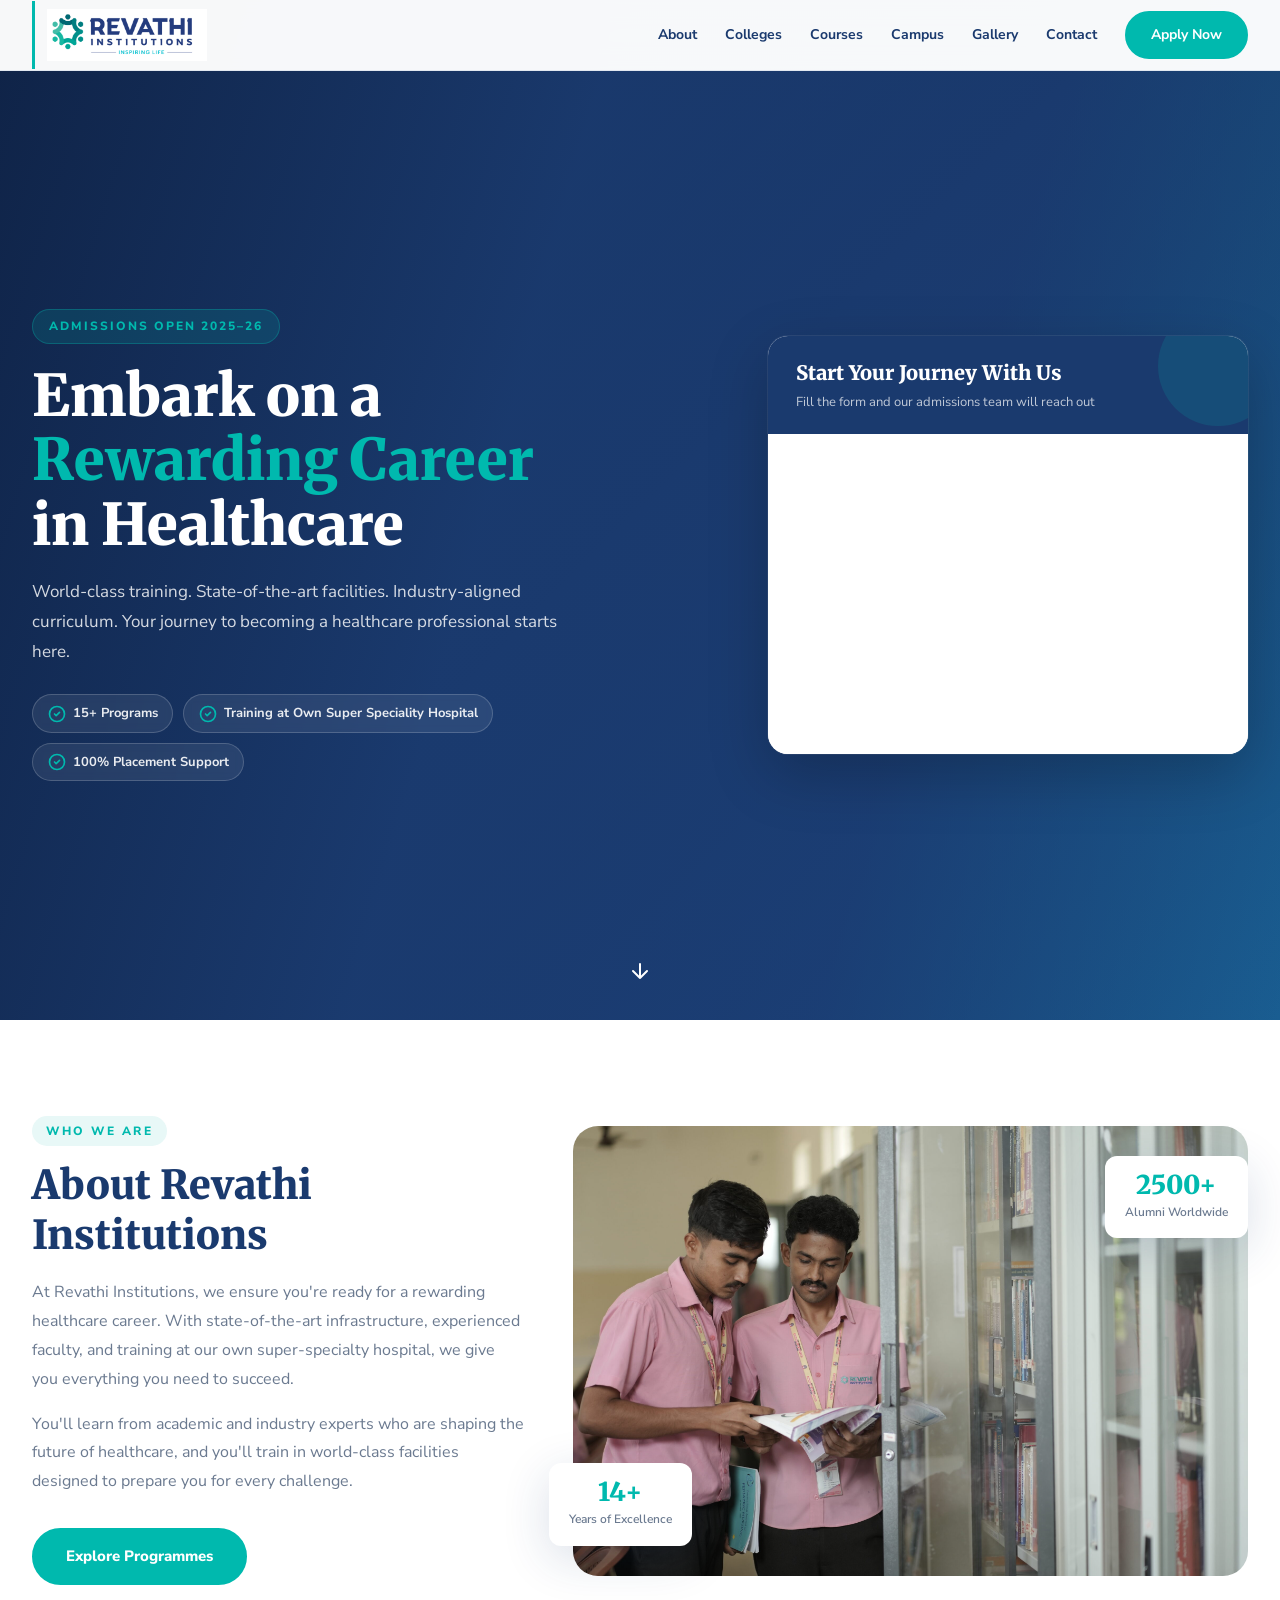
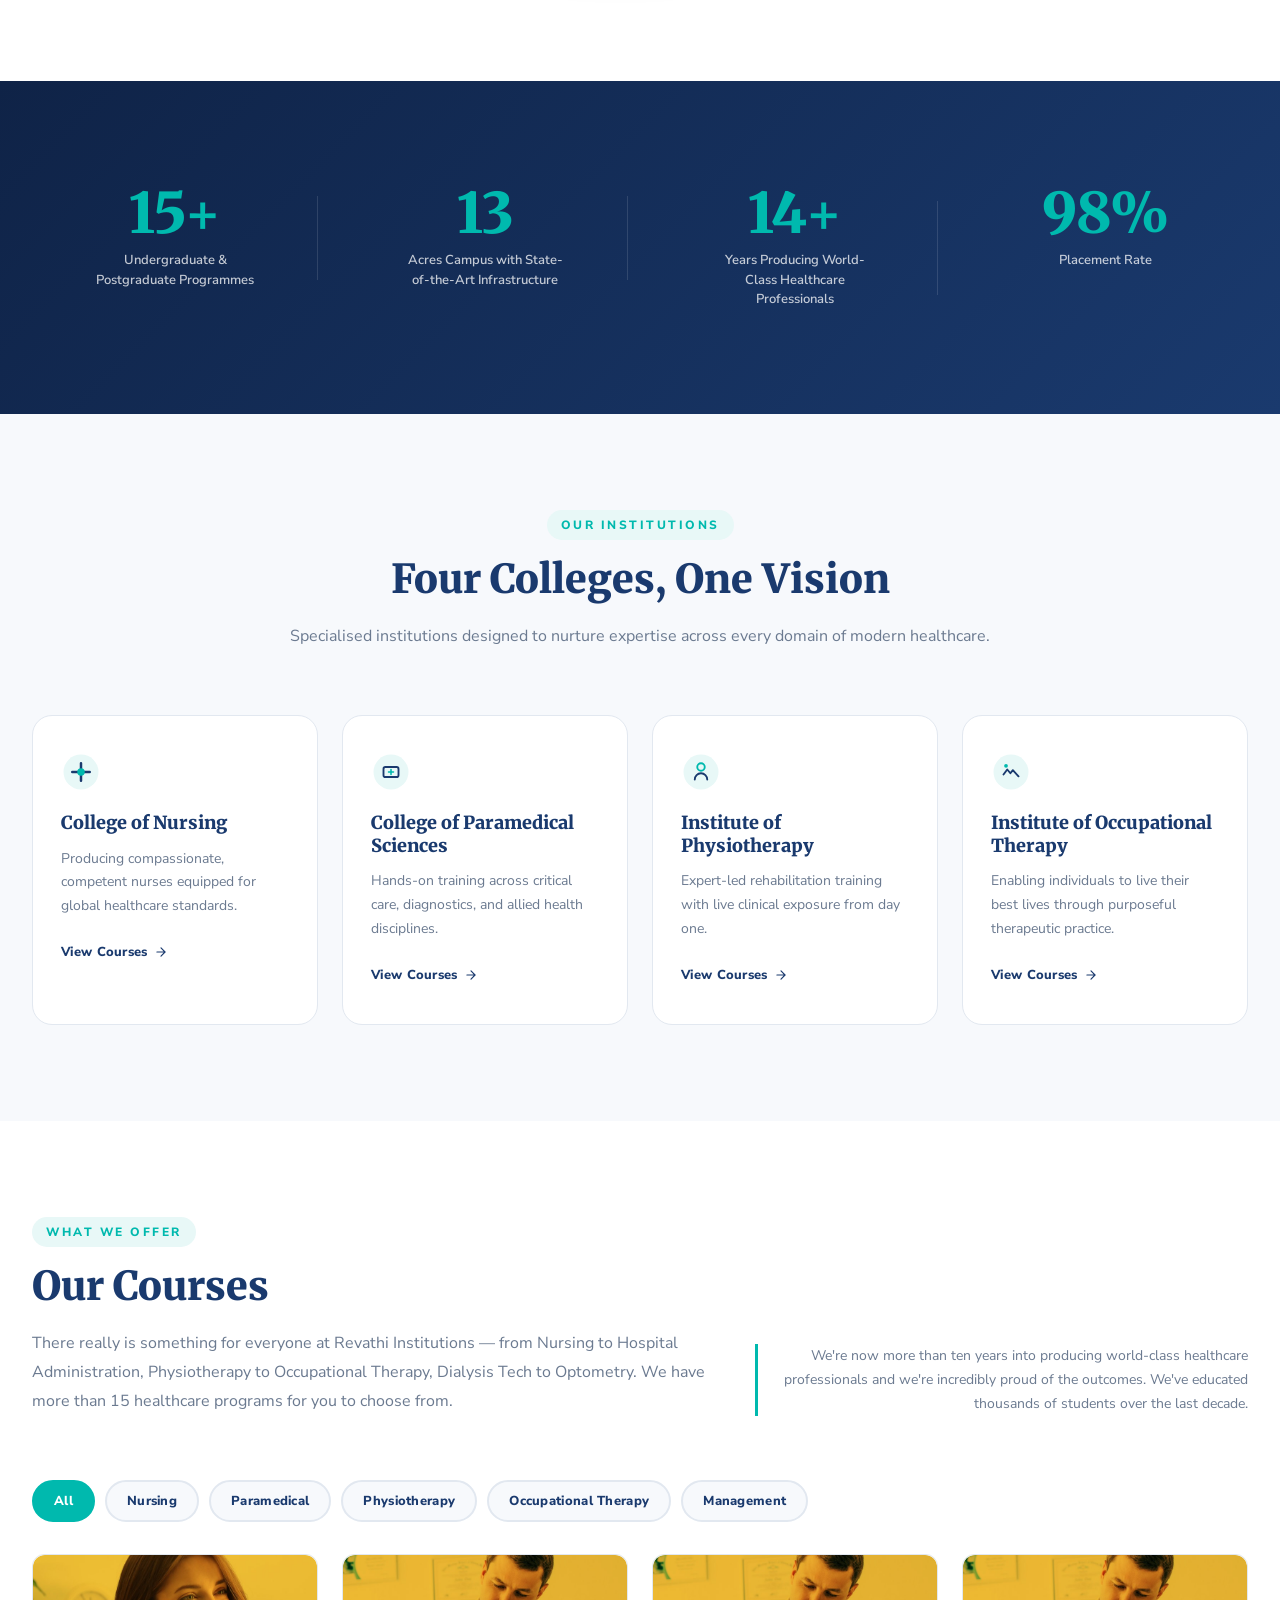
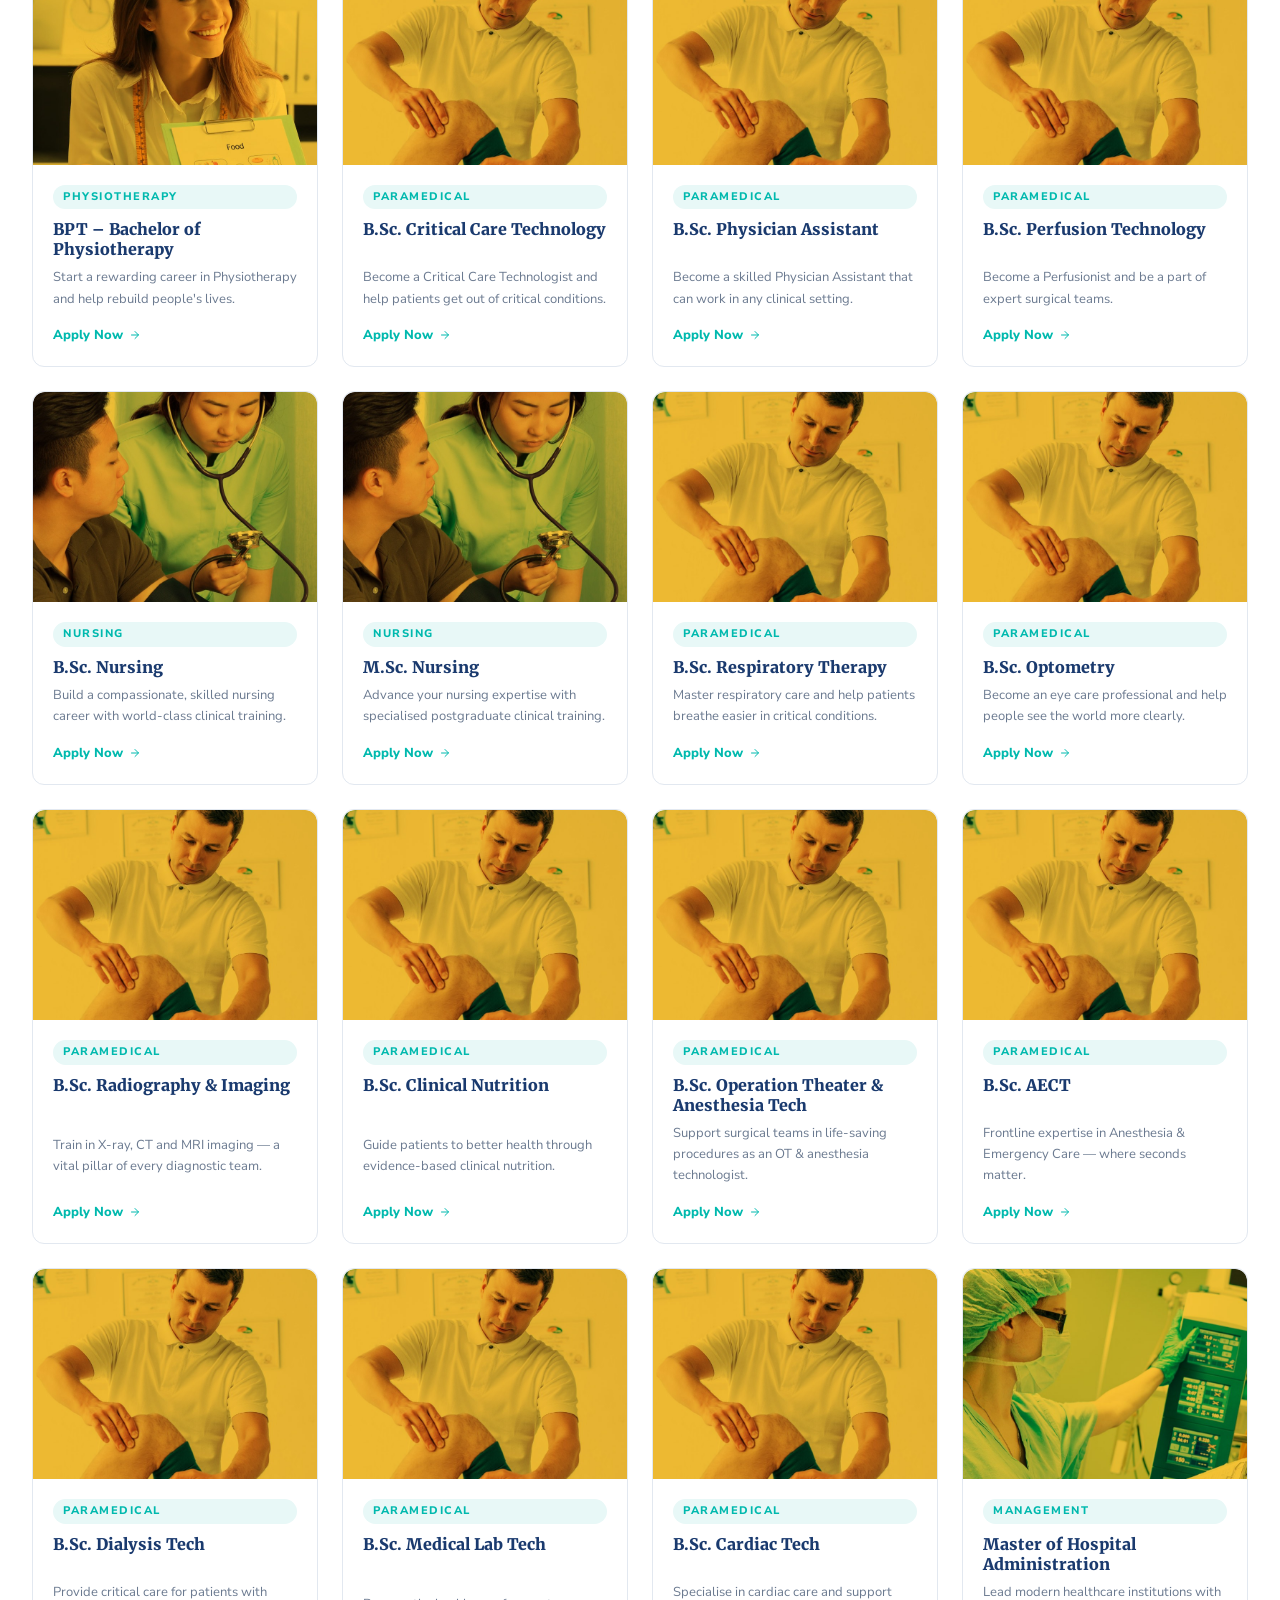
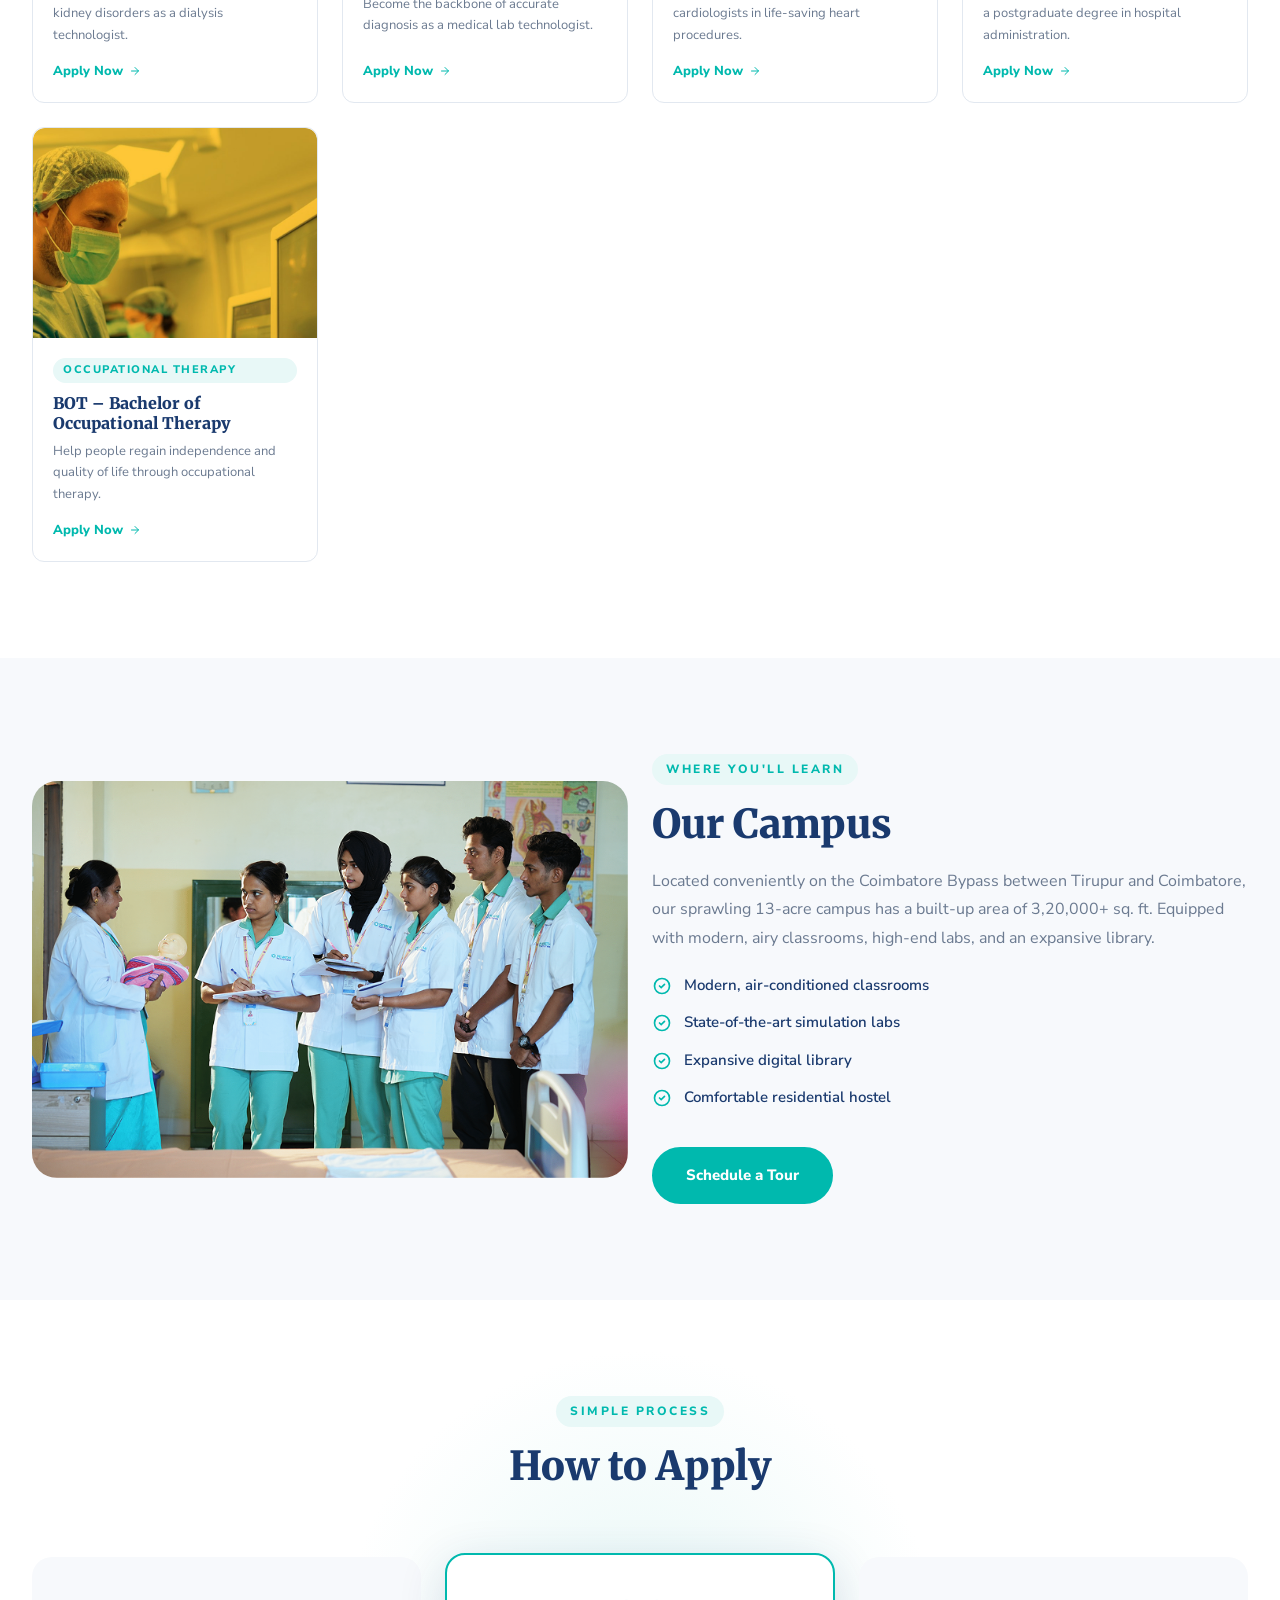
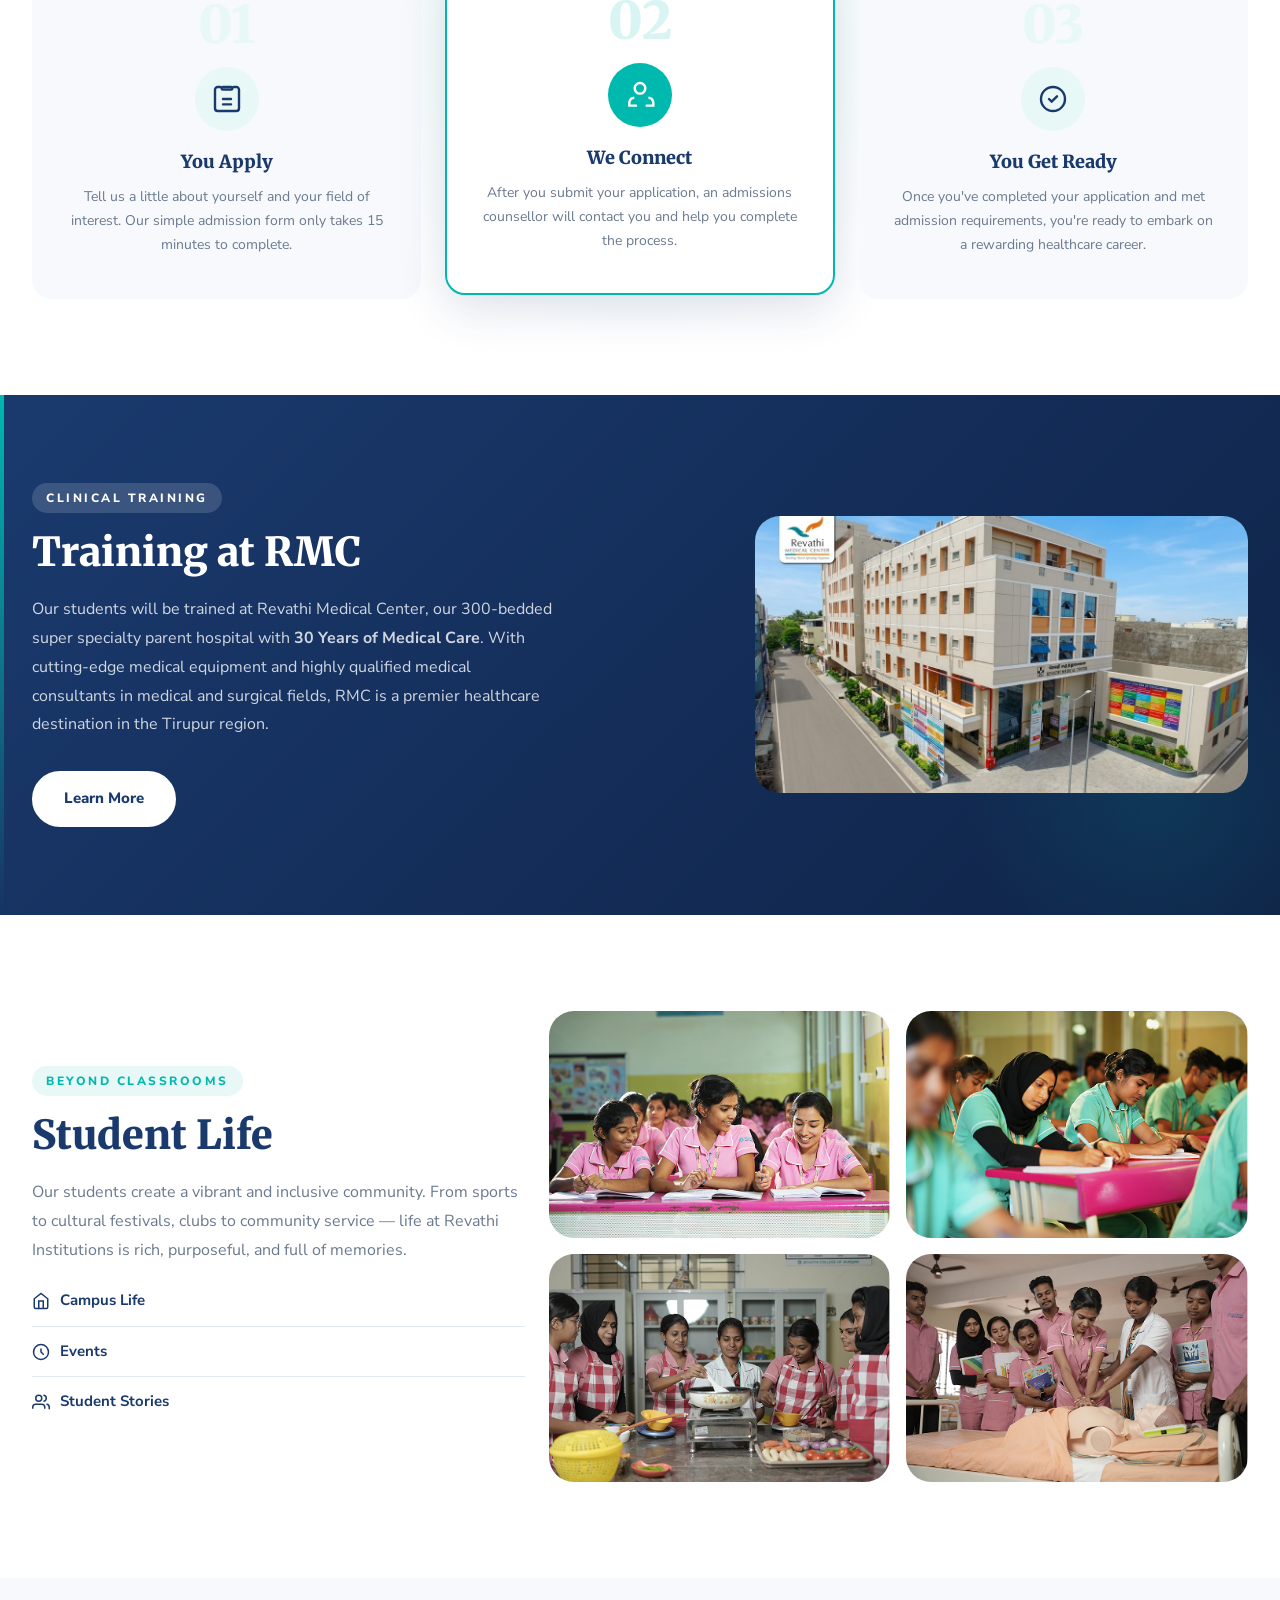
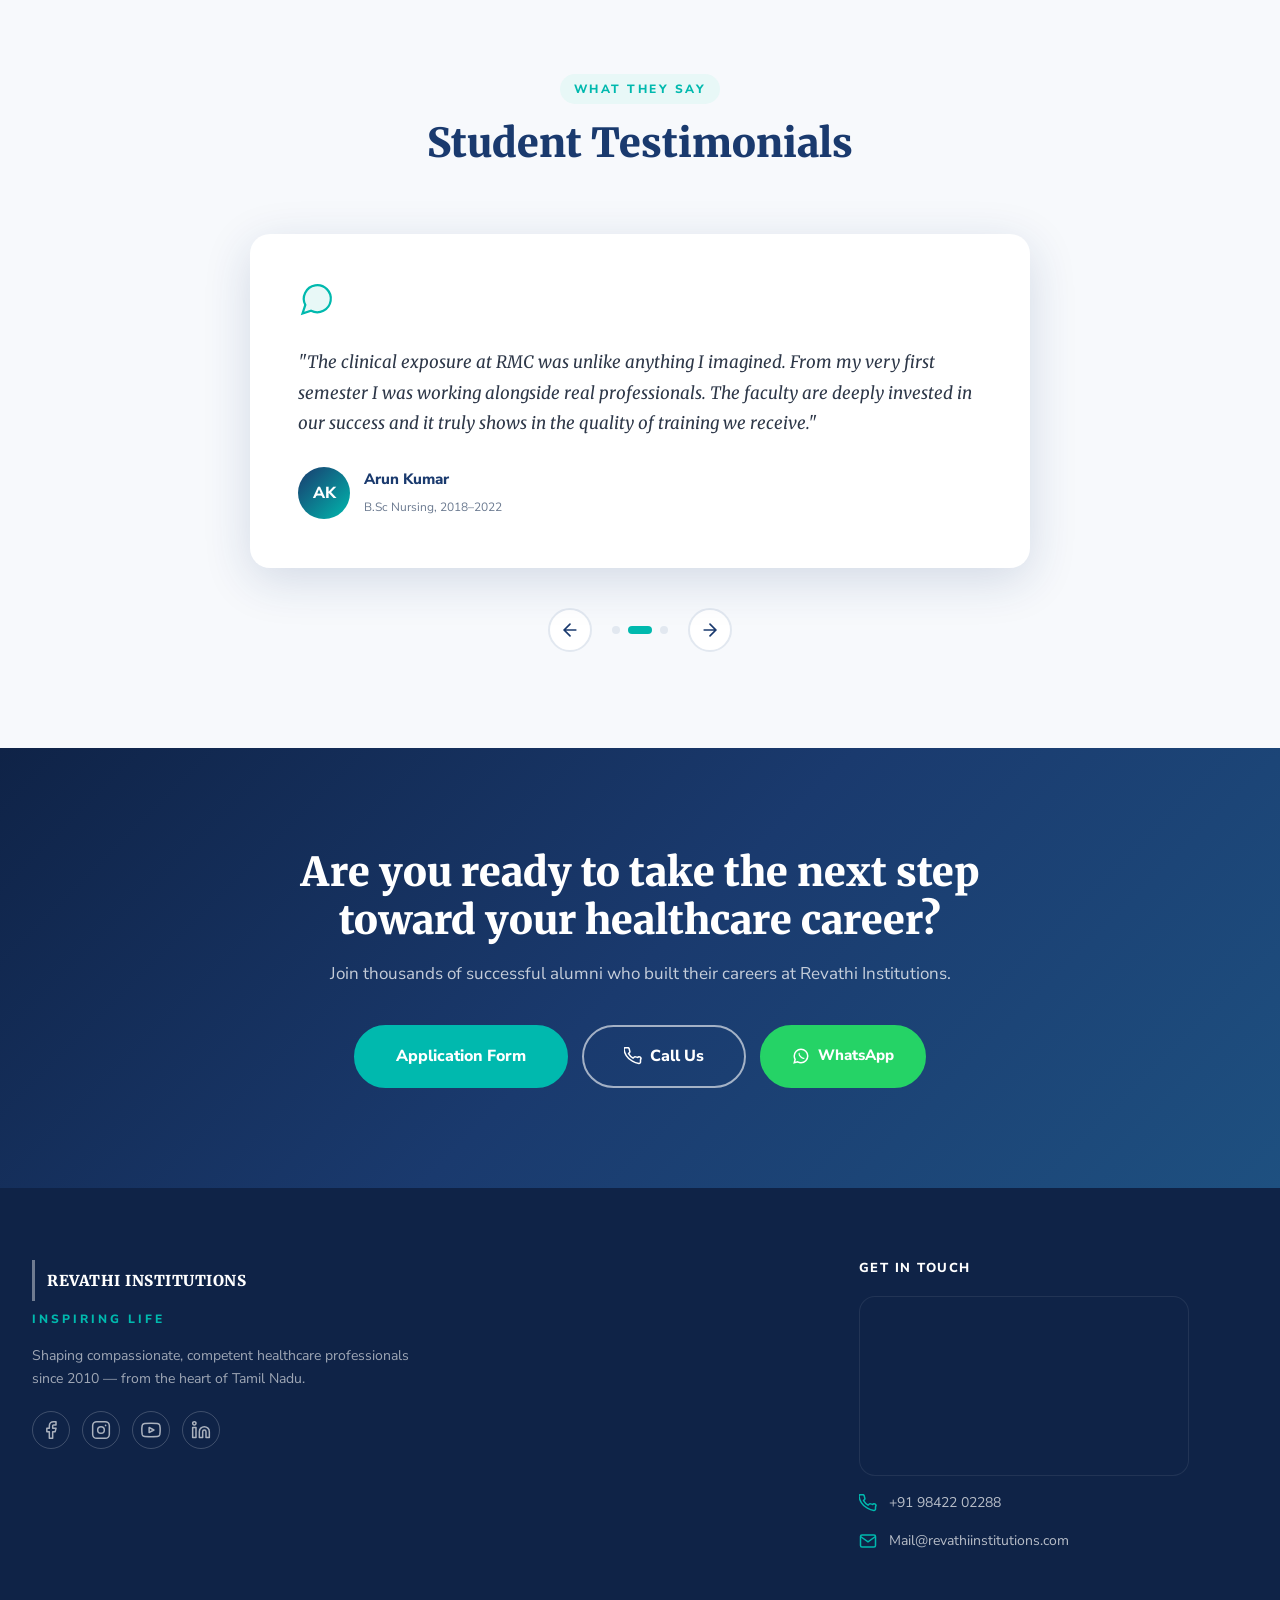
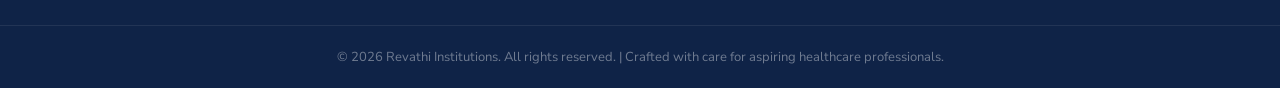
==== commit 4c928e44: "Updates" ====
--- a/index.html
+++ b/index.html
@@ -70,15 +70,15 @@
           </p>
           <div class="ri-hero-badges">
             <span class="ri-badge">
-              <svg width="16" height="16" viewBox="0 0 24 24" fill="none"><path d="M9 12l2 2 4-4M21 12a9 9 0 11-18 0 9 9 0 0118 0z" stroke="#00b9ae" stroke-width="2" stroke-linecap="round" stroke-linejoin="round"/></svg>
+              <svg width="20" height="20" viewBox="0 0 24 24" fill="none"><path d="M9 12l2 2 4-4M21 12a9 9 0 11-18 0 9 9 0 0118 0z" stroke="#00b9ae" stroke-width="2" stroke-linecap="round" stroke-linejoin="round"/></svg>
               15+ Programs
             </span>
             <span class="ri-badge">
-              <svg width="16" height="16" viewBox="0 0 24 24" fill="none"><path d="M9 12l2 2 4-4M21 12a9 9 0 11-18 0 9 9 0 0118 0z" stroke="#00b9ae" stroke-width="2" stroke-linecap="round" stroke-linejoin="round"/></svg>
-              Approved Hospital Training
+              <svg width="20" height="20" viewBox="0 0 24 24" fill="none"><path d="M9 12l2 2 4-4M21 12a9 9 0 11-18 0 9 9 0 0118 0z" stroke="#00b9ae" stroke-width="2" stroke-linecap="round" stroke-linejoin="round"/></svg>
+              Training at Own Super Speciality Hospital
             </span>
             <span class="ri-badge">
-              <svg width="16" height="16" viewBox="0 0 24 24" fill="none"><path d="M9 12l2 2 4-4M21 12a9 9 0 11-18 0 9 9 0 0118 0z" stroke="#00b9ae" stroke-width="2" stroke-linecap="round" stroke-linejoin="round"/></svg>
+              <svg width="20" height="20" viewBox="0 0 24 24" fill="none"><path d="M9 12l2 2 4-4M21 12a9 9 0 11-18 0 9 9 0 0118 0z" stroke="#00b9ae" stroke-width="2" stroke-linecap="round" stroke-linejoin="round"/></svg>
               100% Placement Support
             </span>
           </div>
@@ -526,14 +526,14 @@
           </div>
         </div>
 
-        <div class="ri-course-card ri-course-card--cta" data-animate="fadeUp" data-delay="500">
+        <!-- <div class="ri-course-card ri-course-card--cta" data-animate="fadeUp" data-delay="500">
           <div class="ri-cta-card-inner">
             <svg width="40" height="40" viewBox="0 0 24 24" fill="none"><path d="M12 5v14M5 12h14" stroke="#ffffff" stroke-width="2" stroke-linecap="round"/></svg>
             <h5>Explore All Programmes</h5>
             <p>From Hospital Administration to Optometry — explore all our healthcare programs.</p>
             <a href="https://www.revathiinstitutions.com/courses/" class="ri-btn-white" target="_blank" rel="noopener">View All Courses</a>
           </div>
-        </div>
+        </div> -->
 
       </div>
     </div>
@@ -636,7 +636,8 @@
             <div class="ri-section-tag ri-section-tag--light">Clinical Training</div>
             <h2 class="ri-section-title ri-title--white">Training at RMC</h2>
             <p class="ri-rmc-text">
-              Our students will be trained at Revathi Medical Center, our 300-bedded super specialty panel hospital. With cutting-edge medical equipment and highly qualified medical consultants in medical and surgical fields, RMC is a premier healthcare destination in the Tirupur region.
+              Our students will be trained at Revathi Medical Center, our 300-bedded super specialty parent hospital with <b>30 Years of Medical Care</b>. With cutting-edge medical equipment and highly qualified medical consultants in medical and surgical fields, RMC is a premier healthcare destination in the Tirupur region.
+
             </p>
             <a href="#admissionFormContainer" class="ri-btn-white mt-2">Learn More</a>
           </div>
@@ -726,7 +727,7 @@
             </div>
             <div>
               <strong>Arun Kumar</strong>
-              <span>BPT – Bachelor of Physiotherapy, 2018–2022</span>
+              <span>B.Sc Nursing, 2018–2022</span>
             </div>
           </div>
         </div>
@@ -778,7 +779,7 @@
           <svg width="18" height="18" viewBox="0 0 24 24" fill="none"><path d="M22 16.92v3a2 2 0 01-2.18 2 19.79 19.79 0 01-8.63-3.07A19.5 19.5 0 013.07 11.5a19.79 19.79 0 01-3.07-8.67A2 2 0 012 .84h3a2 2 0 012 1.72c.127.96.36 1.903.7 2.81a2 2 0 01-.45 2.11L6.09 8.91a16 16 0 006 6l1.27-1.27a2 2 0 012.11-.45c.907.34 1.85.573 2.81.7A2 2 0 0122 16.92z" stroke="currentColor" stroke-width="2"/></svg>
           Call Us
         </a>
-        <a href="https://wa.me/919842202288" class="ri-btn-whatsapp">
+        <a href="https://wa.me/919342012096" class="ri-btn-whatsapp">
           <svg width="18" height="18" viewBox="0 0 24 24" fill="none"><path d="M21 12a9 9 0 01-9 9c-1.6 0-3.1-.42-4.4-1.15L3 21l1.18-4.5A8.96 8.96 0 013 12a9 9 0 019-9 9 9 0 019 9z" stroke="currentColor" stroke-width="2"/><path d="M9.5 8.5s-.5 2 2 4.5 4.5 2 4.5 2" stroke="currentColor" stroke-width="1.5" stroke-linecap="round"/></svg>
           WhatsApp
         </a>
@@ -789,7 +790,7 @@
   <!-- ═══════════════════════ FOOTER ═══════════════════════ -->
   <footer class="ri-footer" id="contact">
     <div class="container">
-      <div class="row">
+      <div class="row justify-content-between">
 
         <!-- Brand -->
         <div class="col-12 col-md-4 mb-4">
@@ -822,52 +823,25 @@
           </div>
         </div>
 
-        <!-- Quick Links -->
-        <div class="col-6 col-md-2 mb-4">
-          <h6 class="ri-footer-heading">Quick Links</h6>
-          <ul class="ri-footer-links">
-            <li><a href="#home">Home</a></li>
-            <li><a href="#about">About</a></li>
-            <li><a href="#colleges">Colleges</a></li>
-            <li><a href="#courses">Courses</a></li>
-            <li><a href="#campus">Campus</a></li>
-            <li><a href="#contact">Contact</a></li>
-          </ul>
-        </div>
-
-        <!-- Info -->
-        <div class="col-6 col-md-2 mb-4">
-          <h6 class="ri-footer-heading">Information</h6>
-          <ul class="ri-footer-links">
-            <li><a href="#">Apply Now</a></li>
-            <li><a href="#">Why Revathi?</a></li>
-            <li><a href="#">Placements</a></li>
-            <li><a href="#">Terms &amp; Conditions</a></li>
-            <li><a href="#">Privacy Policy</a></li>
-            <li><a href="#">Sitemap</a></li>
-          </ul>
-        </div>
+        
 
         <!-- Contact -->
-        <div class="col-12 col-md-4 mb-4">
+        <div class="col-12 col-md-4 mb-4 ml-md-auto">
           <h6 class="ri-footer-heading">Get In Touch</h6>
           <div class="ri-footer-contact">
-            <div class="ri-contact-item">
-              <svg width="18" height="18" viewBox="0 0 24 24" fill="none"><path d="M21 10c0 7-9 13-9 13S3 17 3 10a9 9 0 1118 0z" stroke="#00b9ae" stroke-width="2"/><circle cx="12" cy="10" r="3" stroke="#00b9ae" stroke-width="2"/></svg>
-              <span>Ganani Bus Stop, Coimbatore Bypass,<br>Avinashi (TK), Tirupur – 641654</span>
+            <div class="ri-footer-map">
+              <iframe src="https://www.google.com/maps/embed?pb=!1m14!1m8!1m3!1d1957.0932891488487!2d77.2440788!3d11.1738173!3m2!1i1024!2i768!4f13.1!3m3!1m2!1s0x3ba904bfffffffff%3A0x27f268305d5d731c!2sREVATHI%20INSTITUTIONS!5e0!3m2!1sen!2sin!4v1778737589139!5m2!1sen!2sin" allowfullscreen="" loading="lazy" referrerpolicy="no-referrer-when-downgrade"></iframe>
             </div>
             <div class="ri-contact-item">
               <svg width="18" height="18" viewBox="0 0 24 24" fill="none"><path d="M22 16.92v3a2 2 0 01-2.18 2 19.79 19.79 0 01-8.63-3.07A19.5 19.5 0 013.07 11.5a19.79 19.79 0 01-3.07-8.67A2 2 0 012 .84h3a2 2 0 012 1.72c.127.96.36 1.903.7 2.81a2 2 0 01-.45 2.11L6.09 8.91a16 16 0 006 6l1.27-1.27a2 2 0 012.11-.45c.907.34 1.85.573 2.81.7A2 2 0 0122 16.92z" stroke="#00b9ae" stroke-width="2"/></svg>
               <span>
                 <a href="tel:+919842202288" style="color:inherit;">+91 98422 02288</a><br>
-                <a href="tel:+918489968555" style="color:inherit;">+91 84899 68555</a>
               </span>
             </div>
             <div class="ri-contact-item">
               <svg width="18" height="18" viewBox="0 0 24 24" fill="none"><path d="M4 4h16c1.1 0 2 .9 2 2v12c0 1.1-.9 2-2 2H4c-1.1 0-2-.9-2-2V6c0-1.1.9-2 2-2z" stroke="#00b9ae" stroke-width="2"/><polyline points="22,6 12,13 2,6" stroke="#00b9ae" stroke-width="2"/></svg>
               <span>
-                <a href="mailto:counsellor1@revathiinstitutions.com" style="color:inherit;">counsellor1@revathiinstitutions.com</a><br>
-                <a href="mailto:counsellor2@revathiinstitutions.com" style="color:inherit;">counsellor2@revathiinstitutions.com</a>
+                <a href="mailto:Mail@revathiinstitutions.com" style="color:inherit;">Mail@revathiinstitutions.com</a>
               </span>
             </div>
           </div>
--- a/style.css
+++ b/style.css
@@ -1201,6 +1201,21 @@
   display: flex;
   flex-direction: column;
   gap: 16px;
+}
+.ri-footer-map {
+  width: 100%;
+  max-width: 330px;
+  min-height: 180px;
+  overflow: hidden;
+  border-radius: 16px;
+  box-shadow: inset 0 0 0 1px rgba(255,255,255,0.08);
+}
+.ri-footer-map iframe {
+  width: 100%;
+  height: 100%;
+  min-height: 180px;
+  border: 0;
+  display: block;
 }
 .ri-contact-item {
   display: flex;
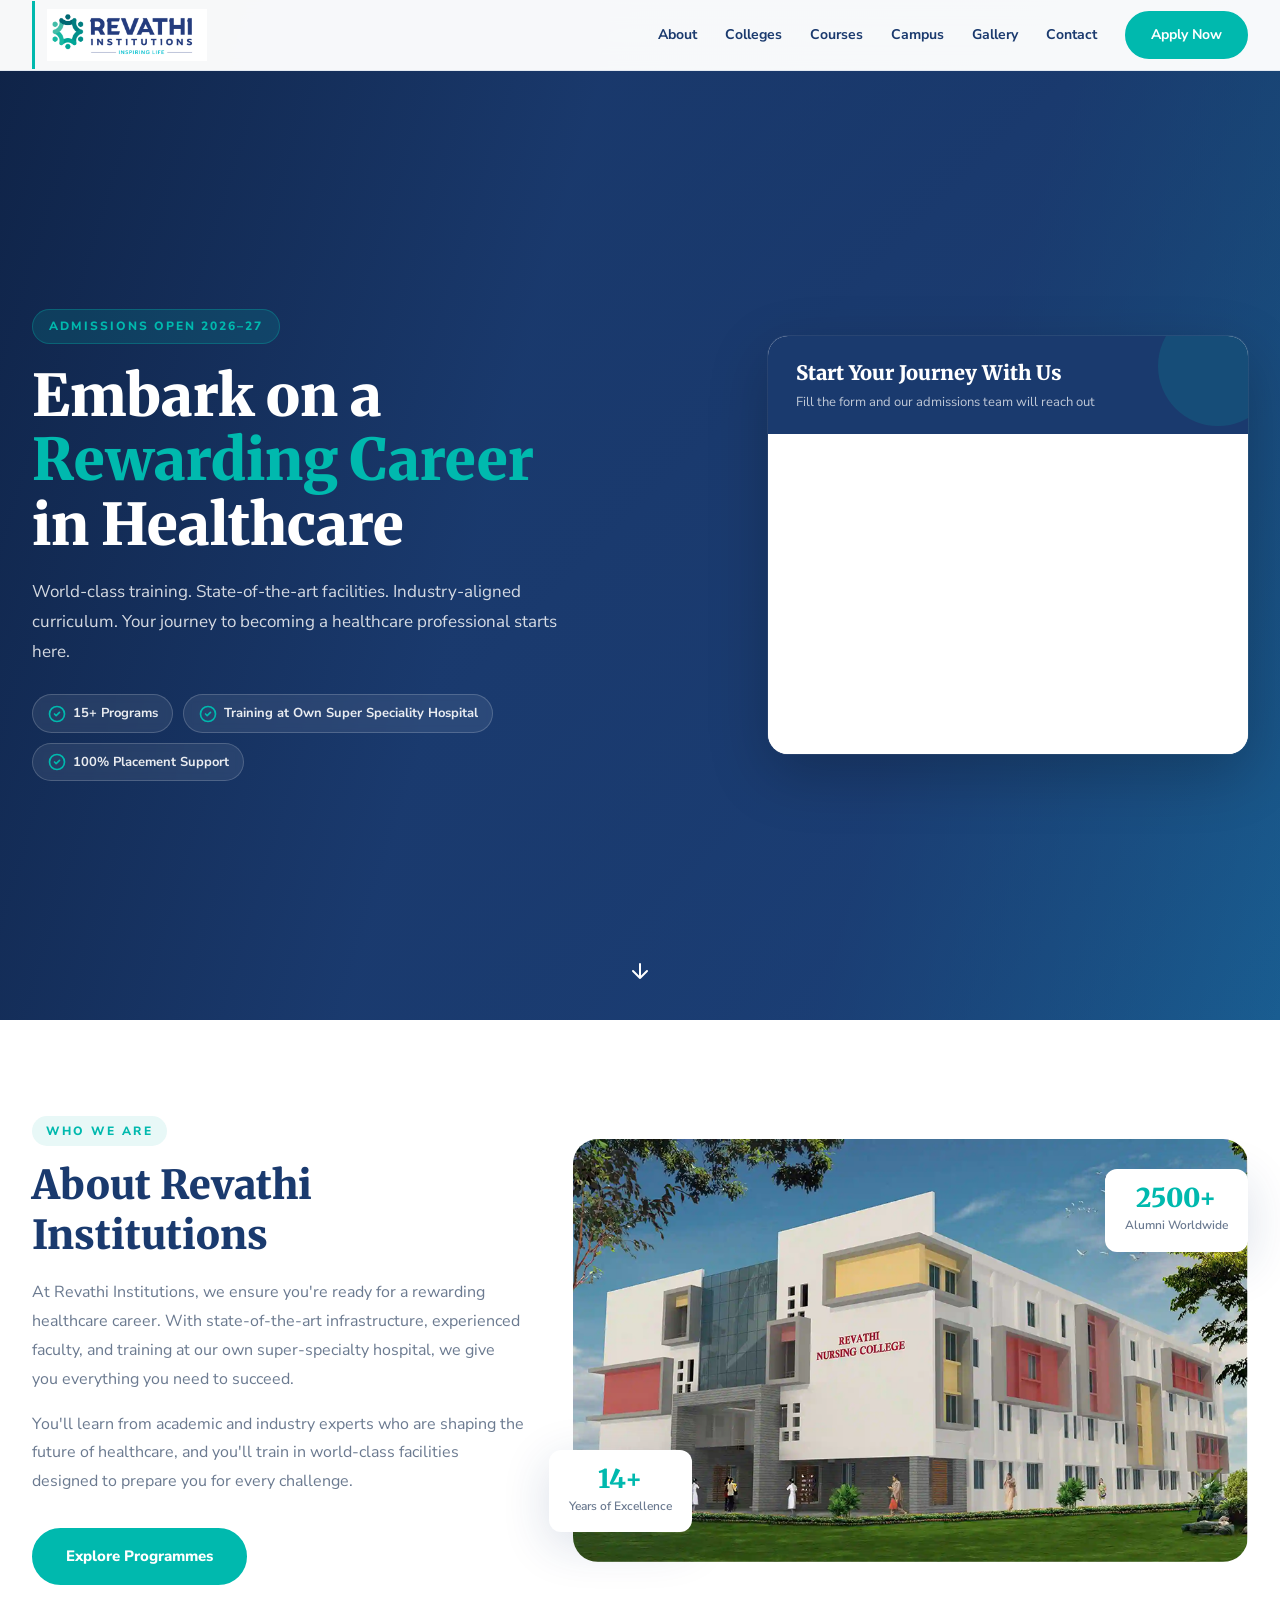
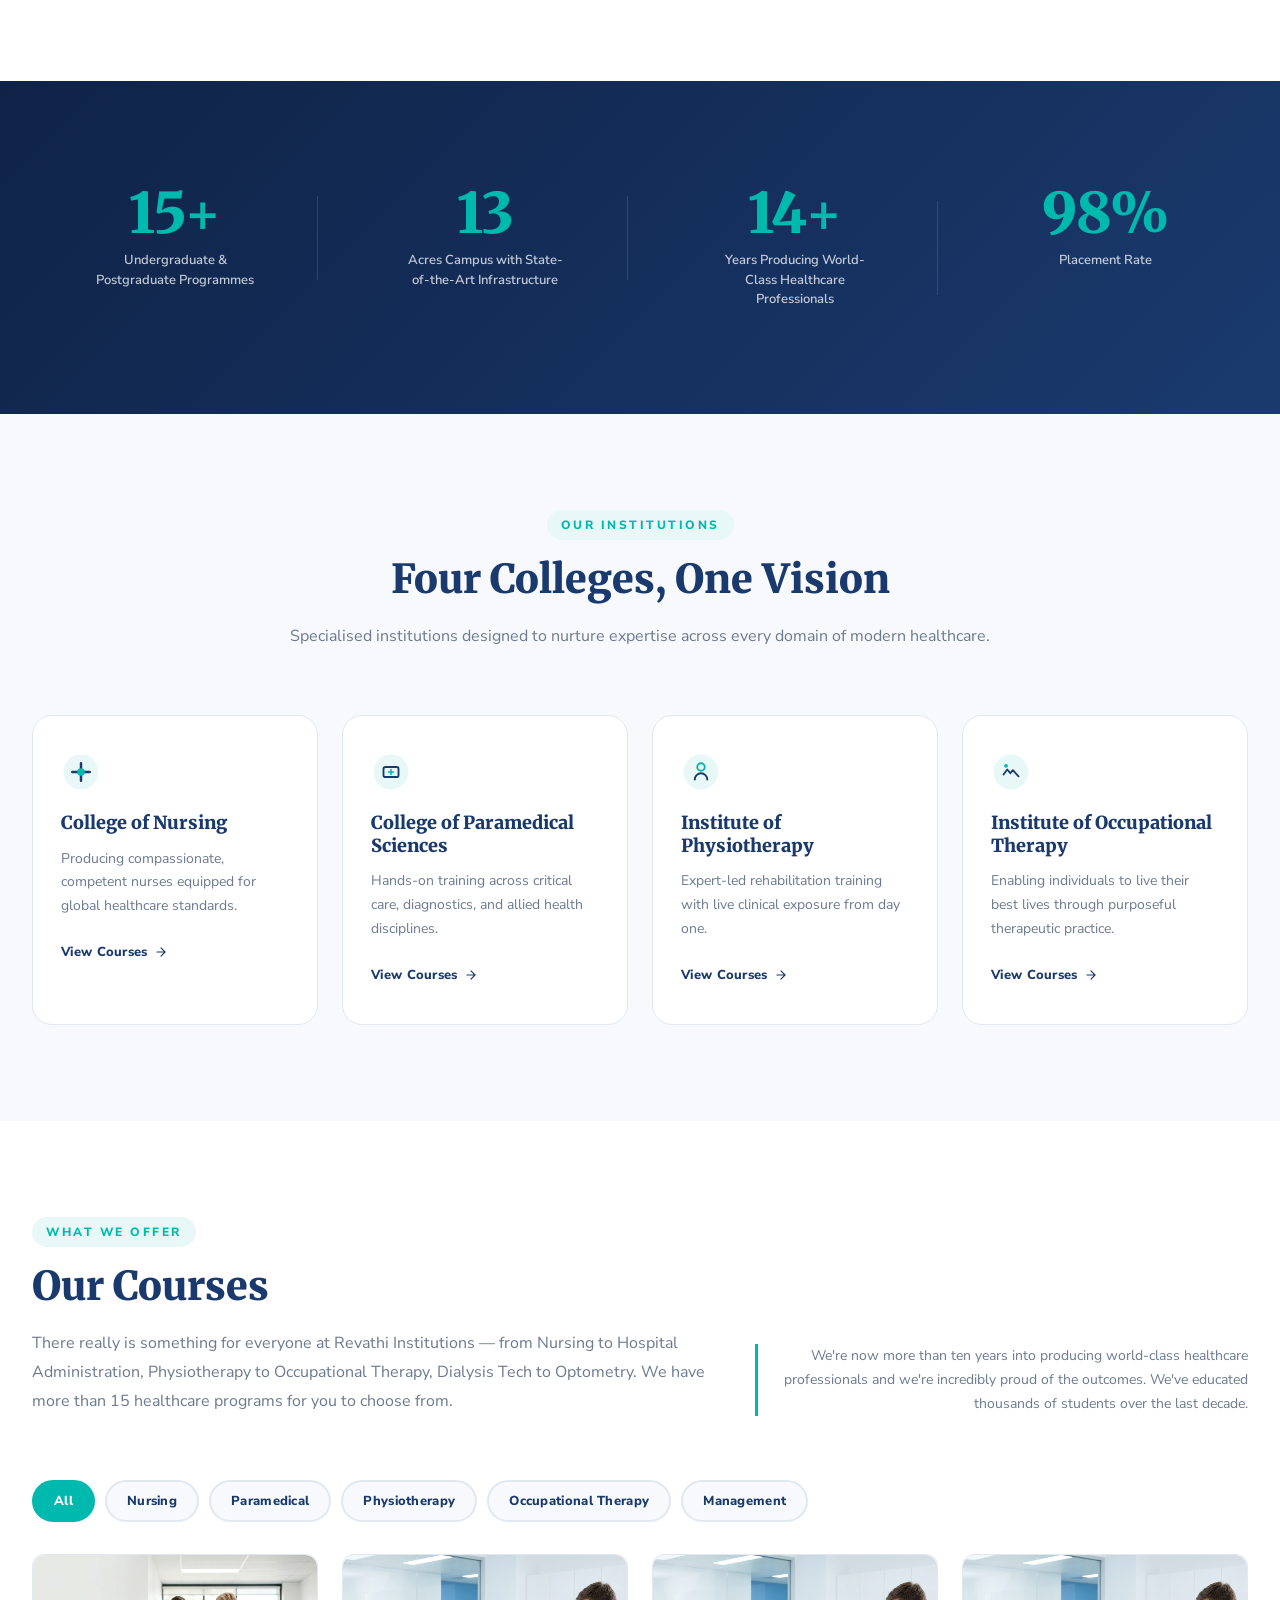
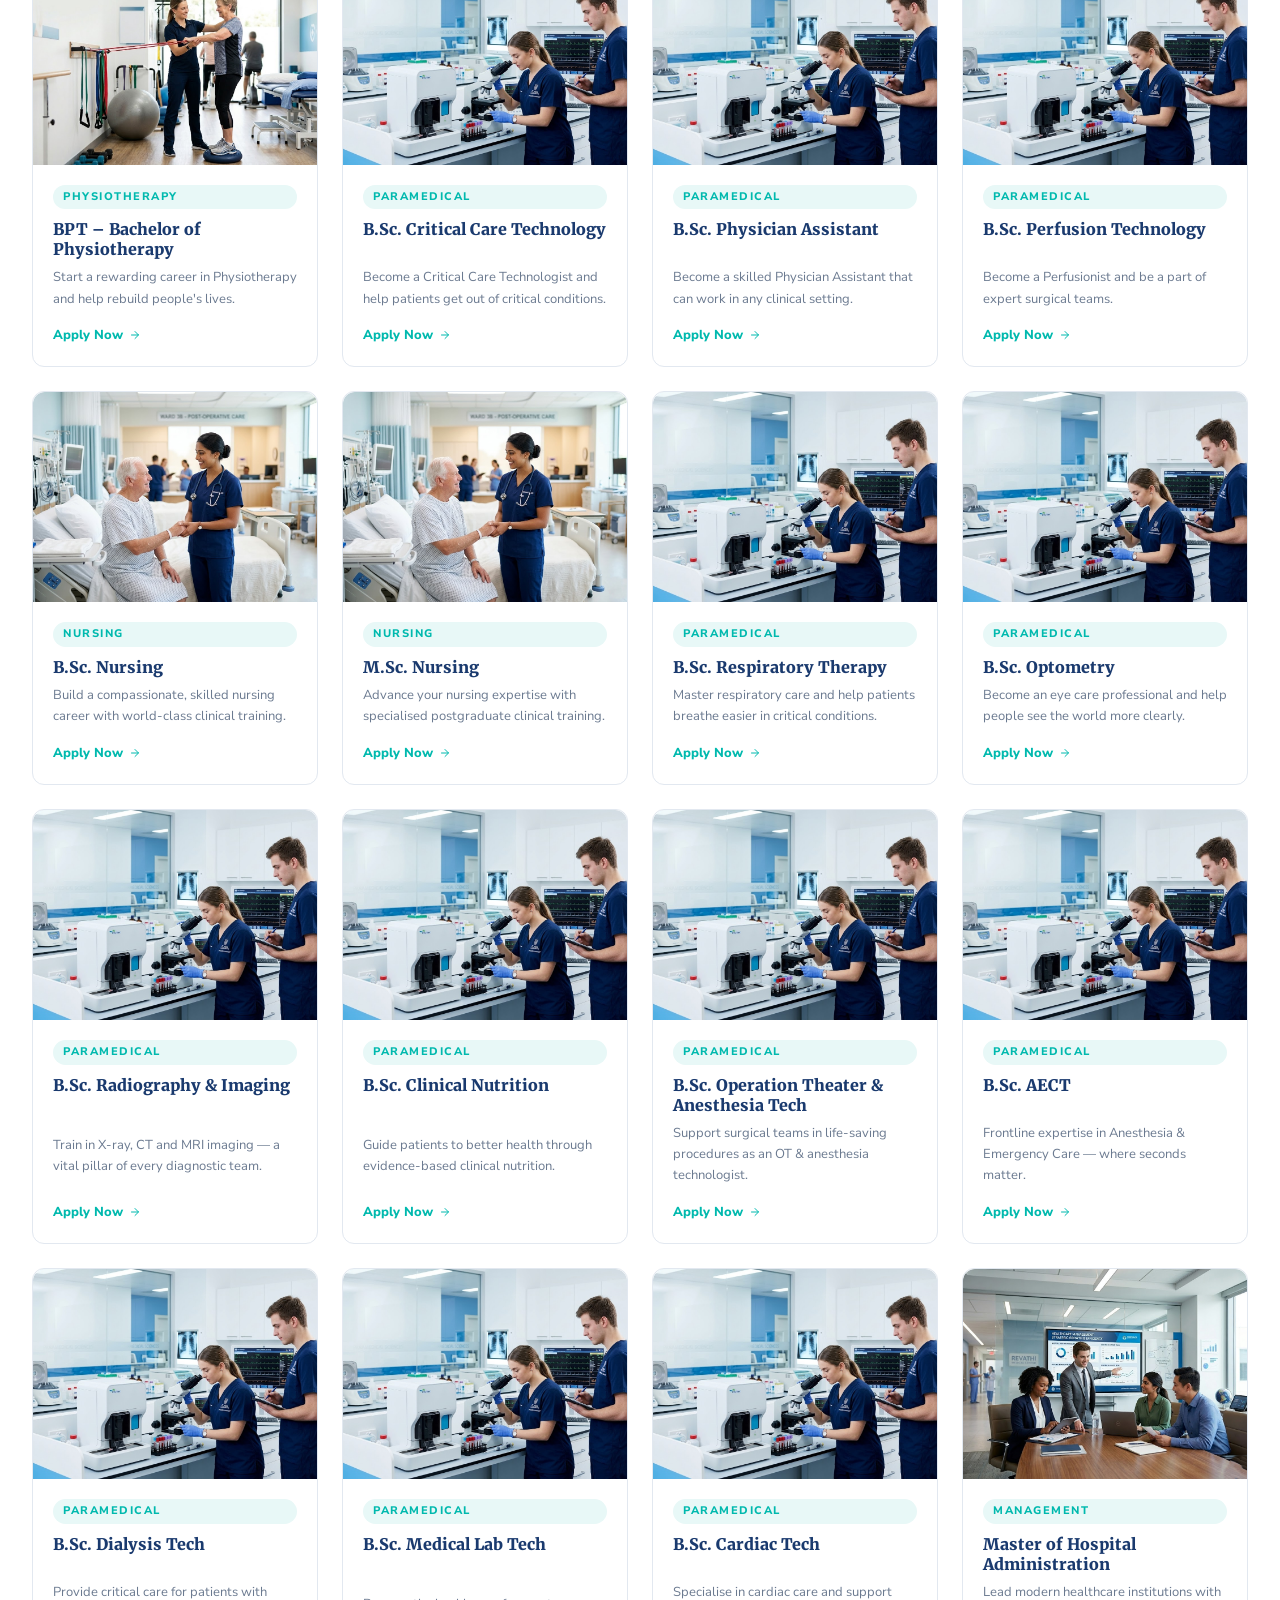
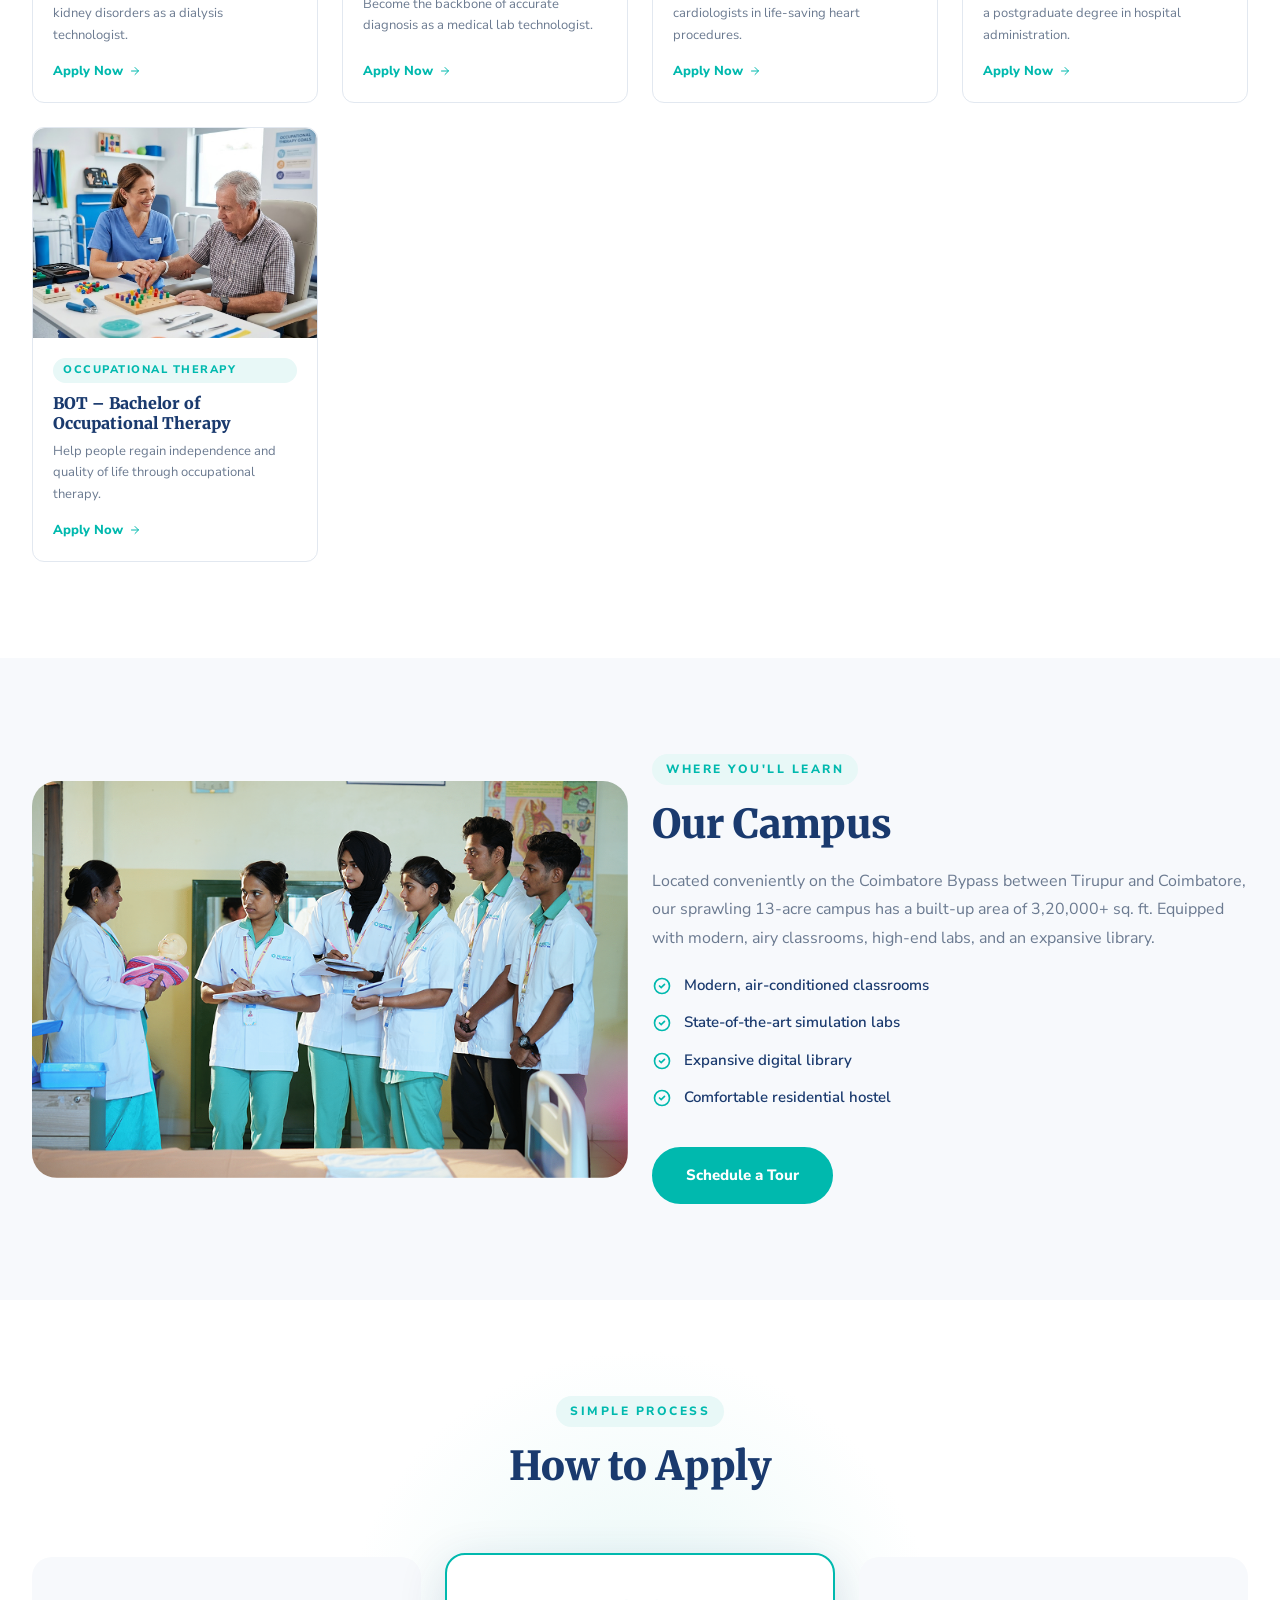
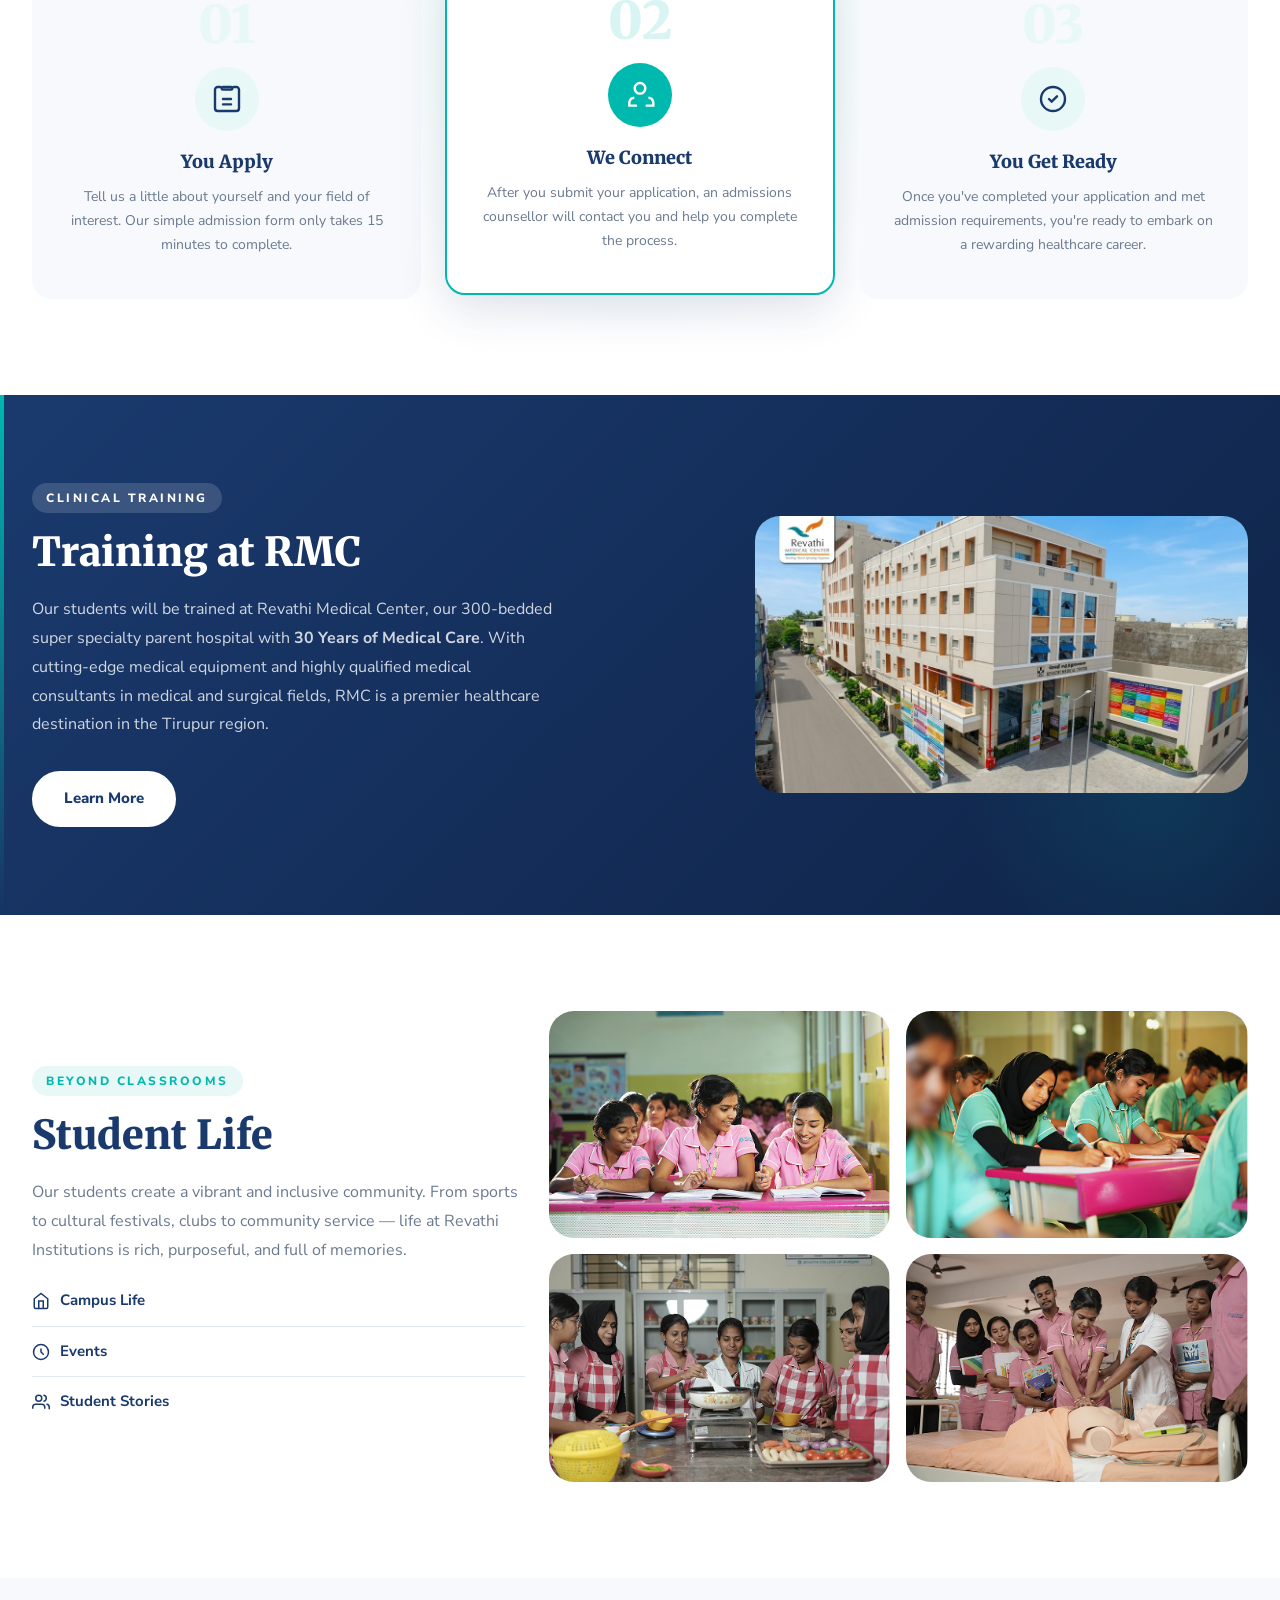
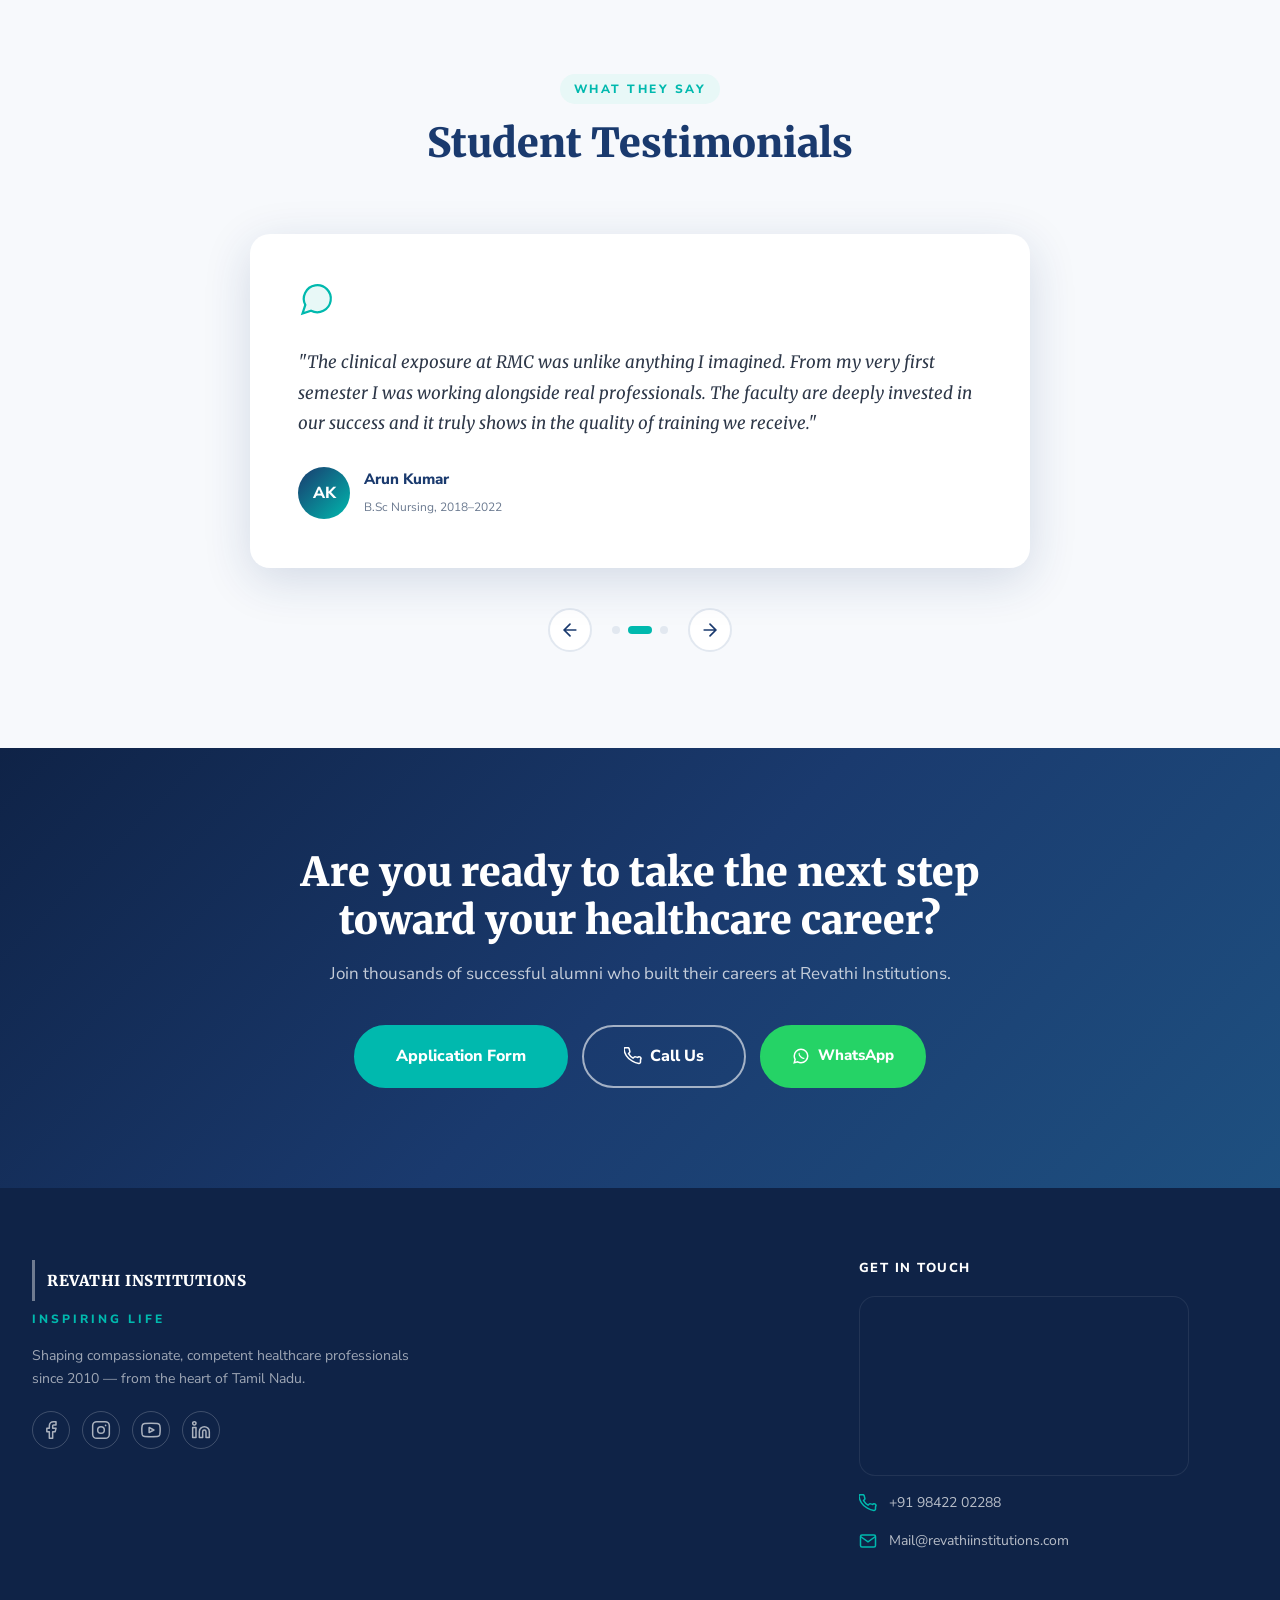
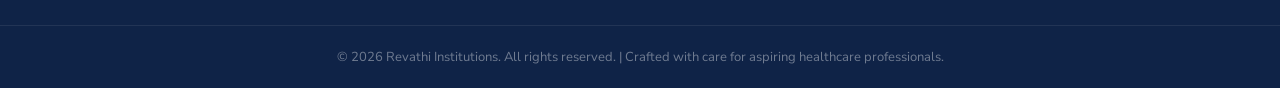
==== commit 0a398755: "Updates" ====
--- a/index.html
+++ b/index.html
@@ -58,7 +58,7 @@
 
         <!-- LEFT: Headline -->
         <div class="col-12 col-lg-6 ri-hero-left" data-animate="fadeUp">
-          <span class="ri-eyebrow">Admissions Open 2025–26</span>
+          <span class="ri-eyebrow">Admissions Open 2026–27</span>
           <h1 class="ri-hero-heading">
             Embark on a<br />
             <span class="ri-accent-text">Rewarding Career</span><br />
@@ -93,9 +93,9 @@
             </div>
             <div class="ri-form-inject-zone" id="formInjectZone">
                 
-              <div class="npf_wgts" data-height="400px" data-w="847dbc8fd0b65f5e4badda6b84c235b2">
+              <!-- <div class="npf_wgts" data-height="400px" data-w="847dbc8fd0b65f5e4badda6b84c235b2">
                 
-              </div>
+              </div> -->
             </div>
           
           </div>
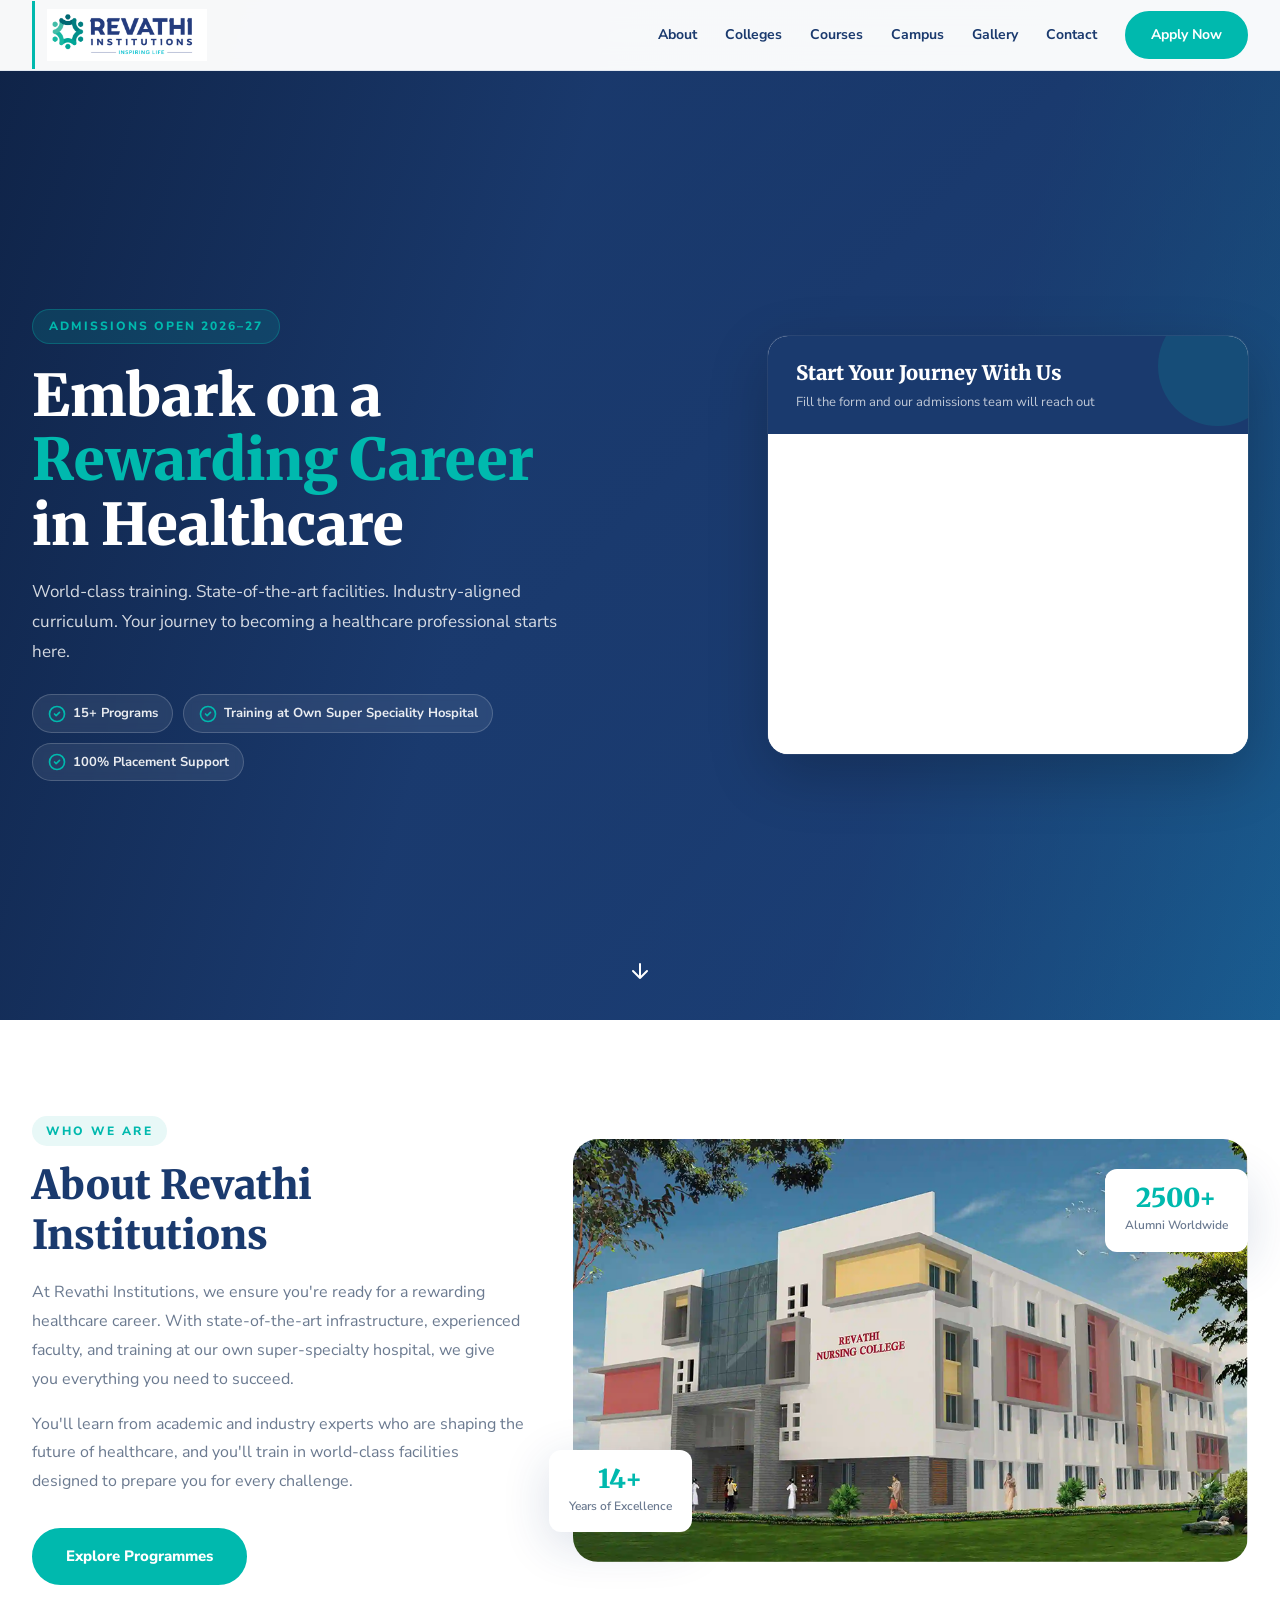
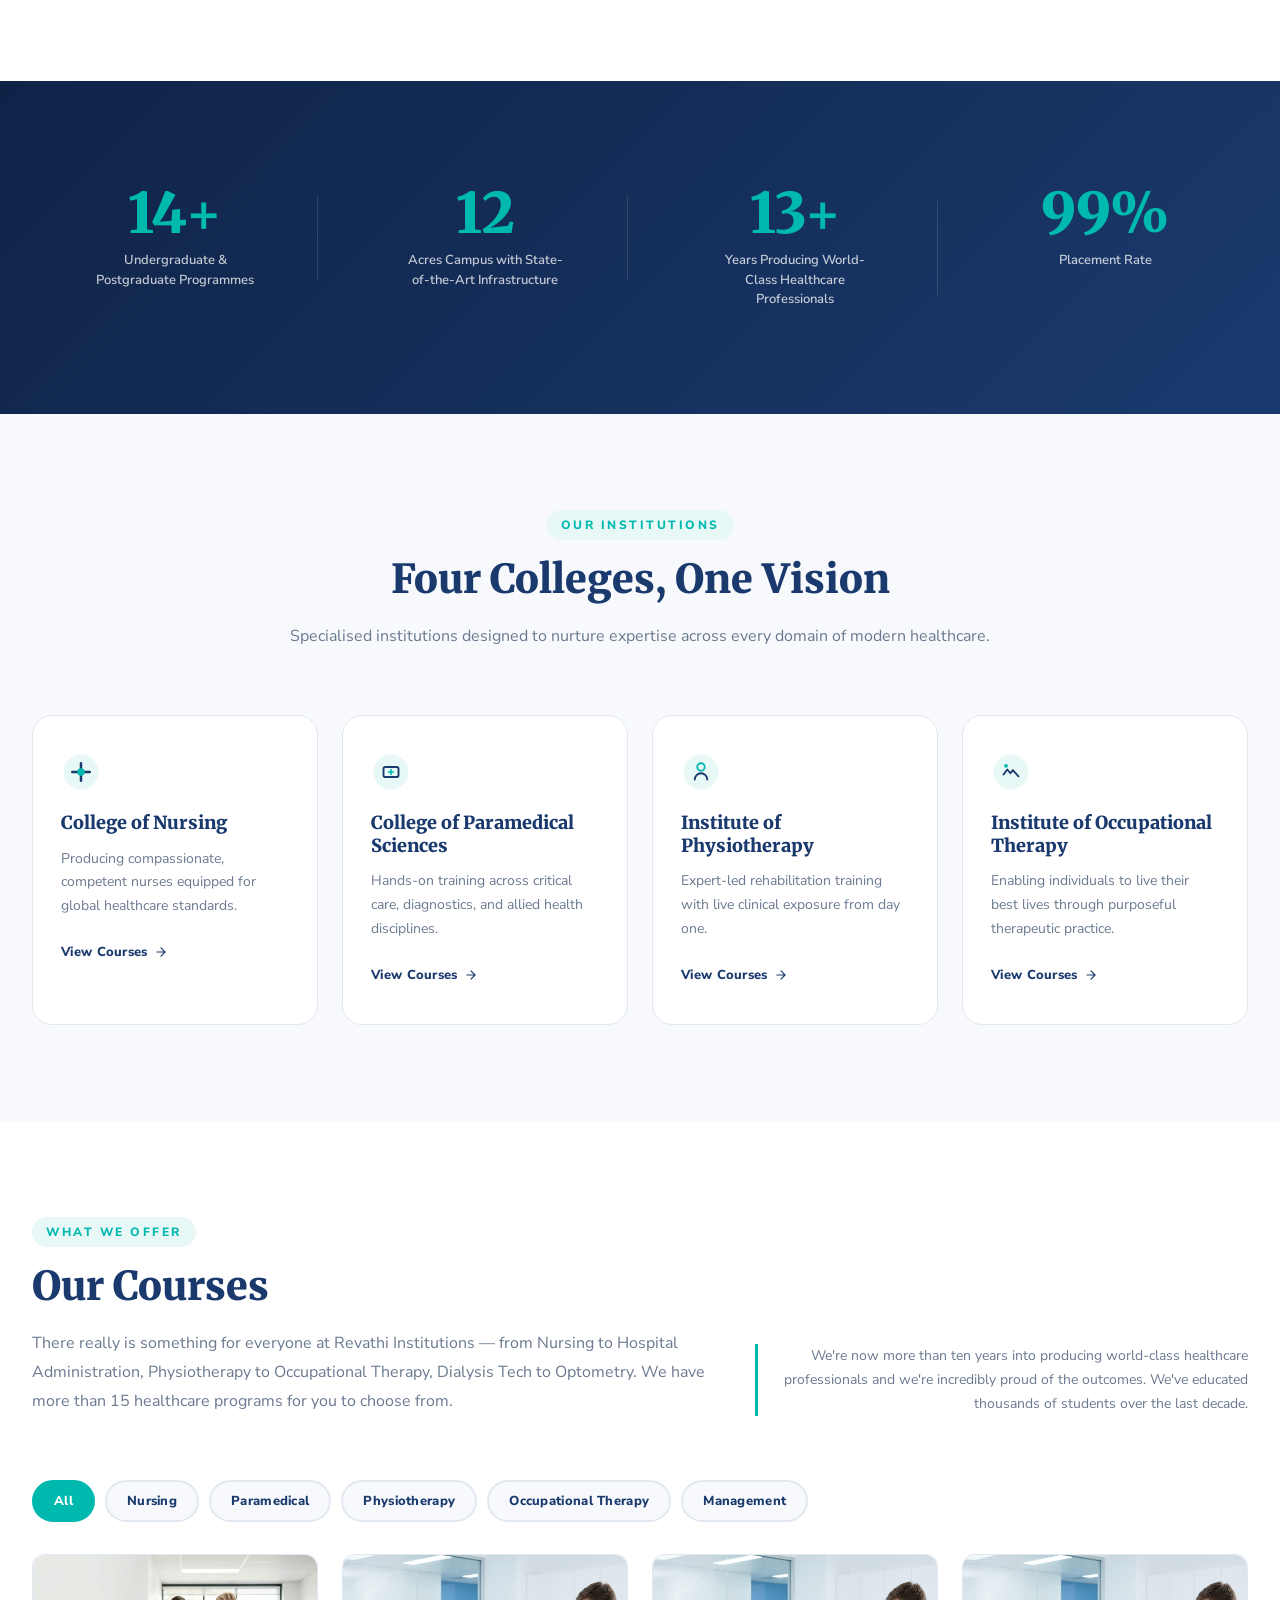
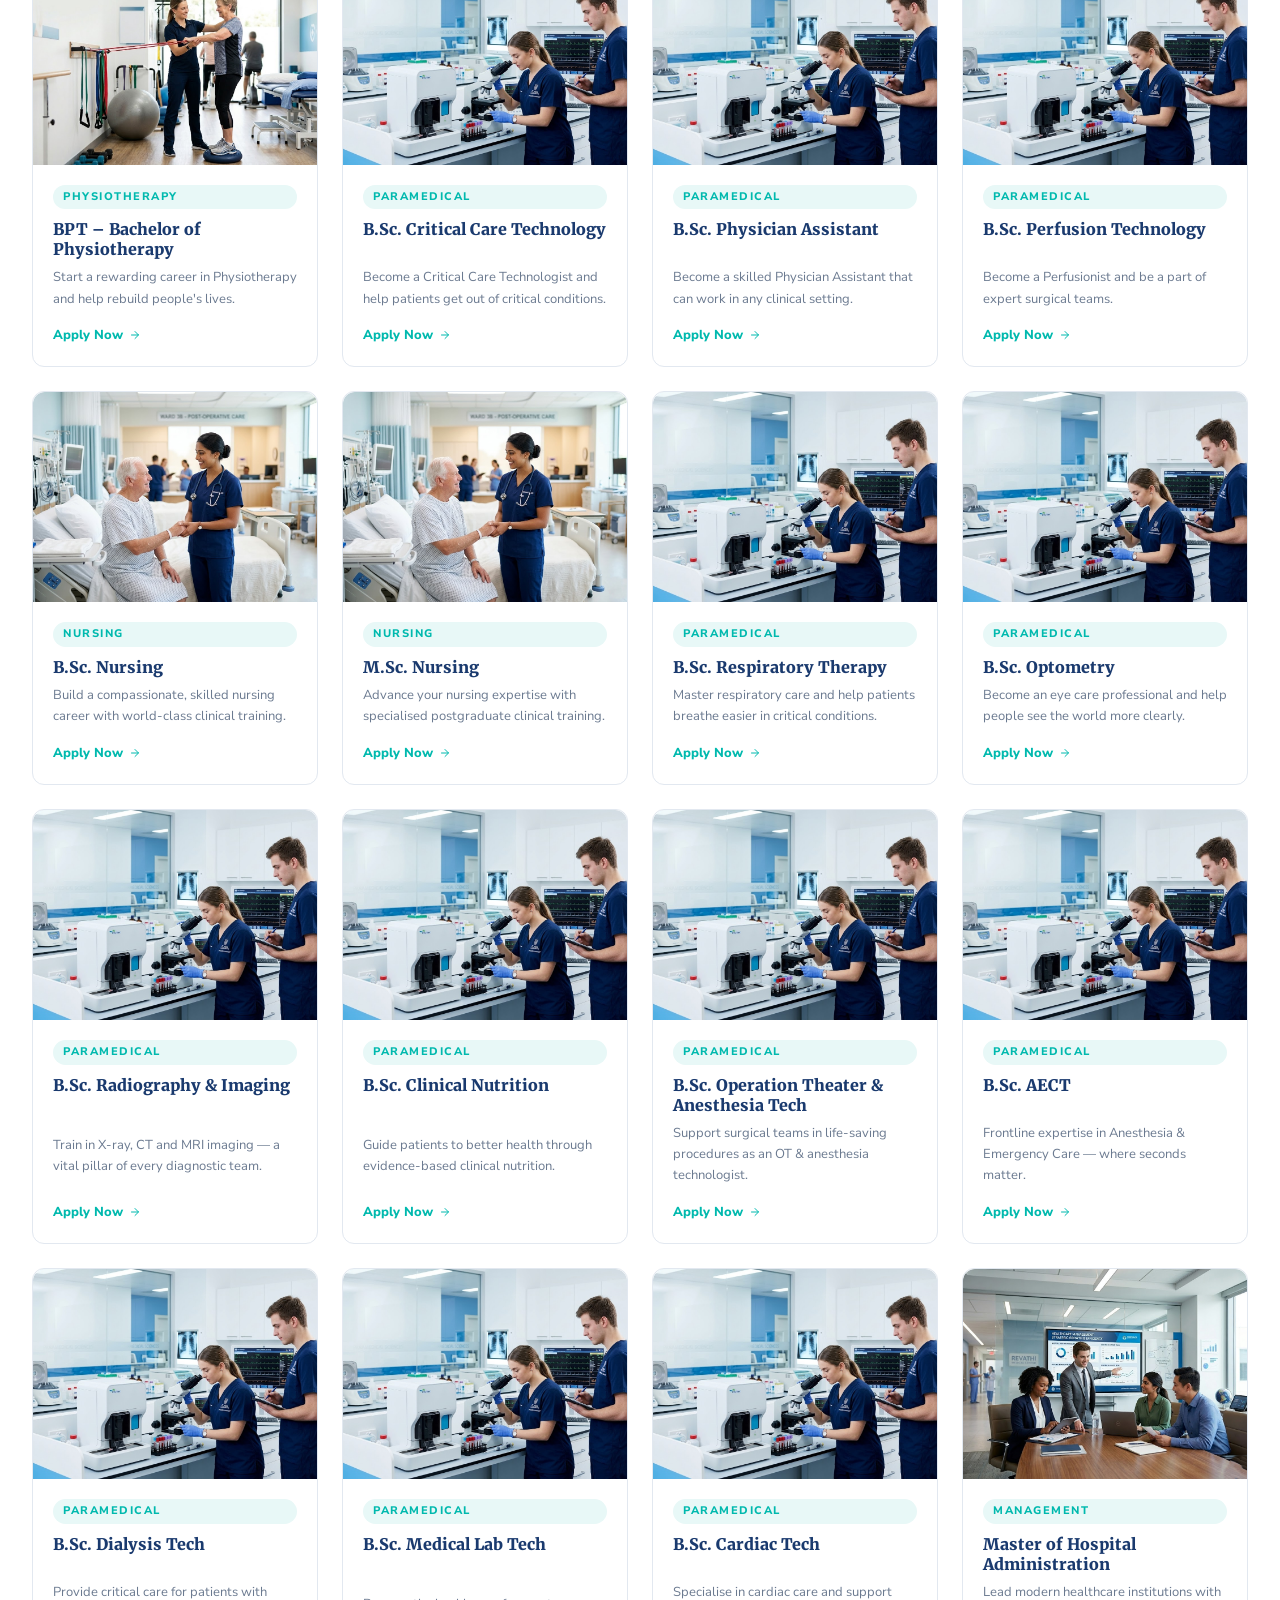
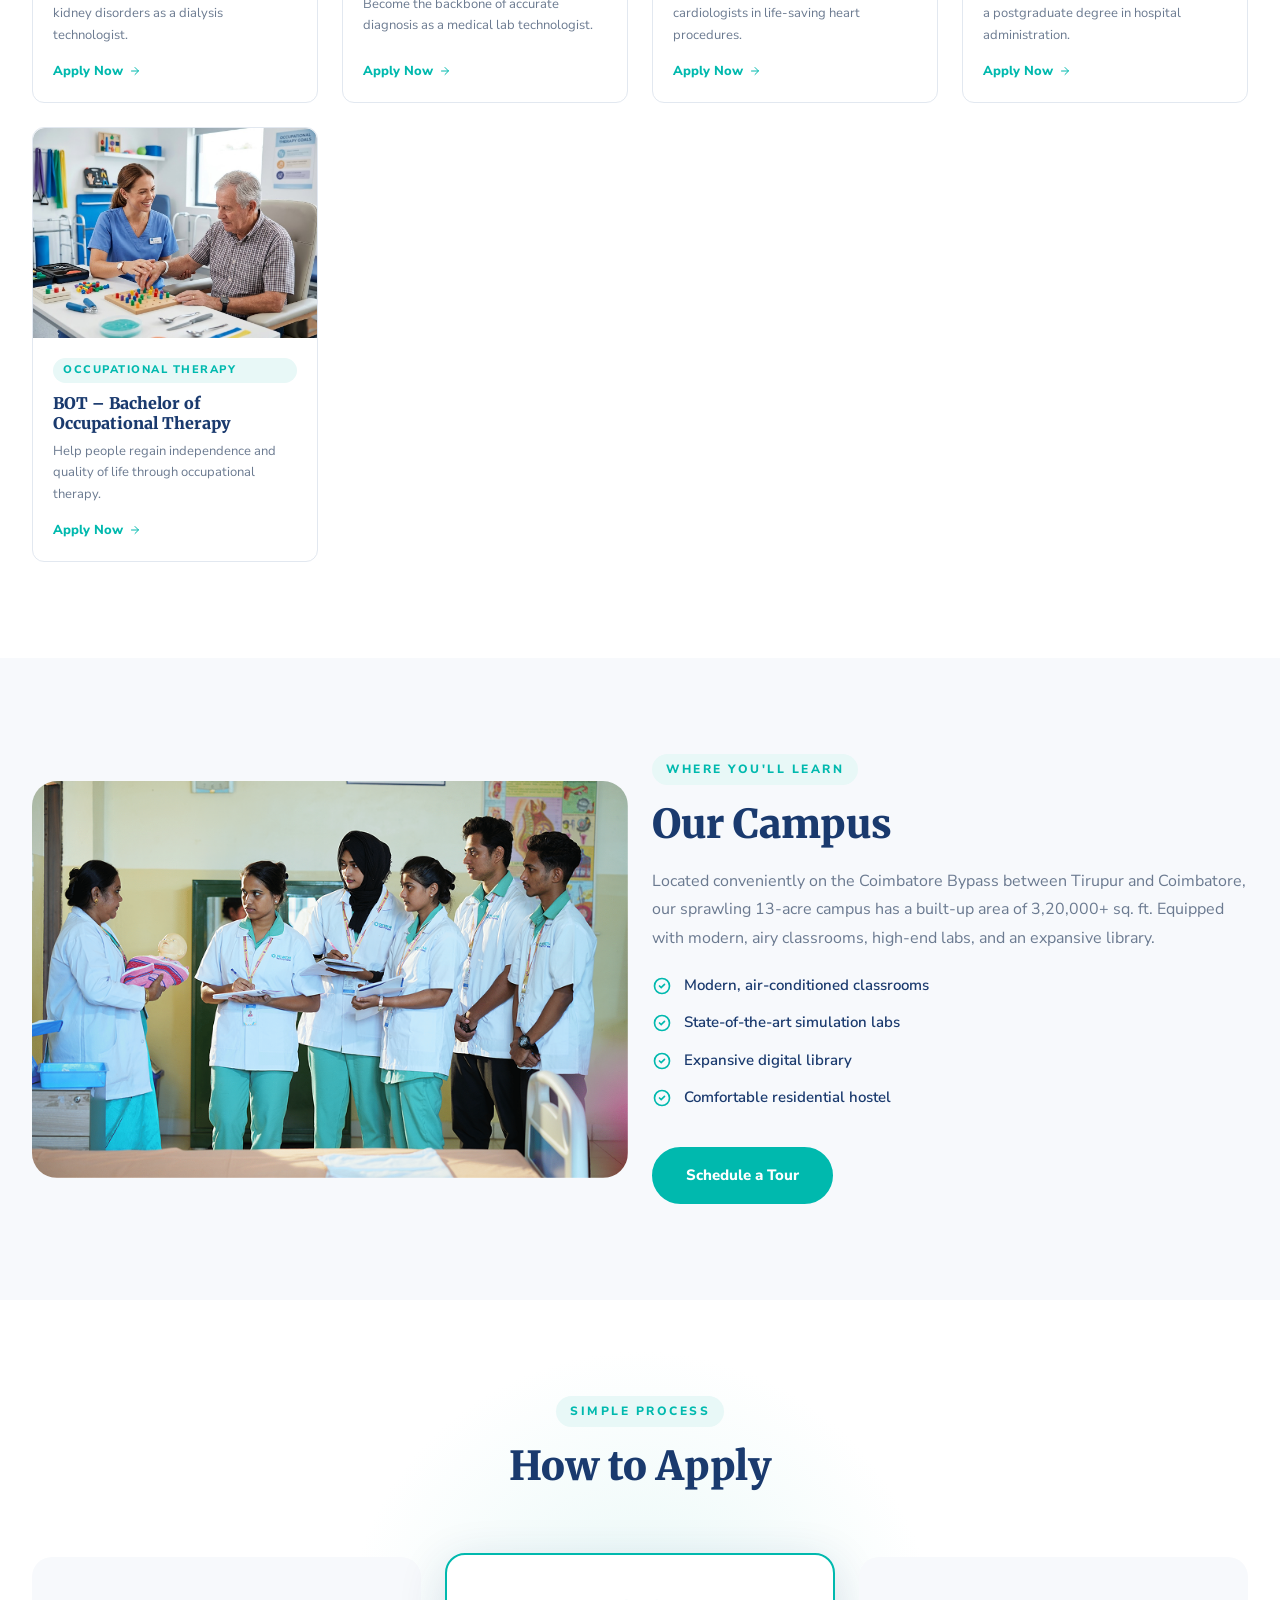
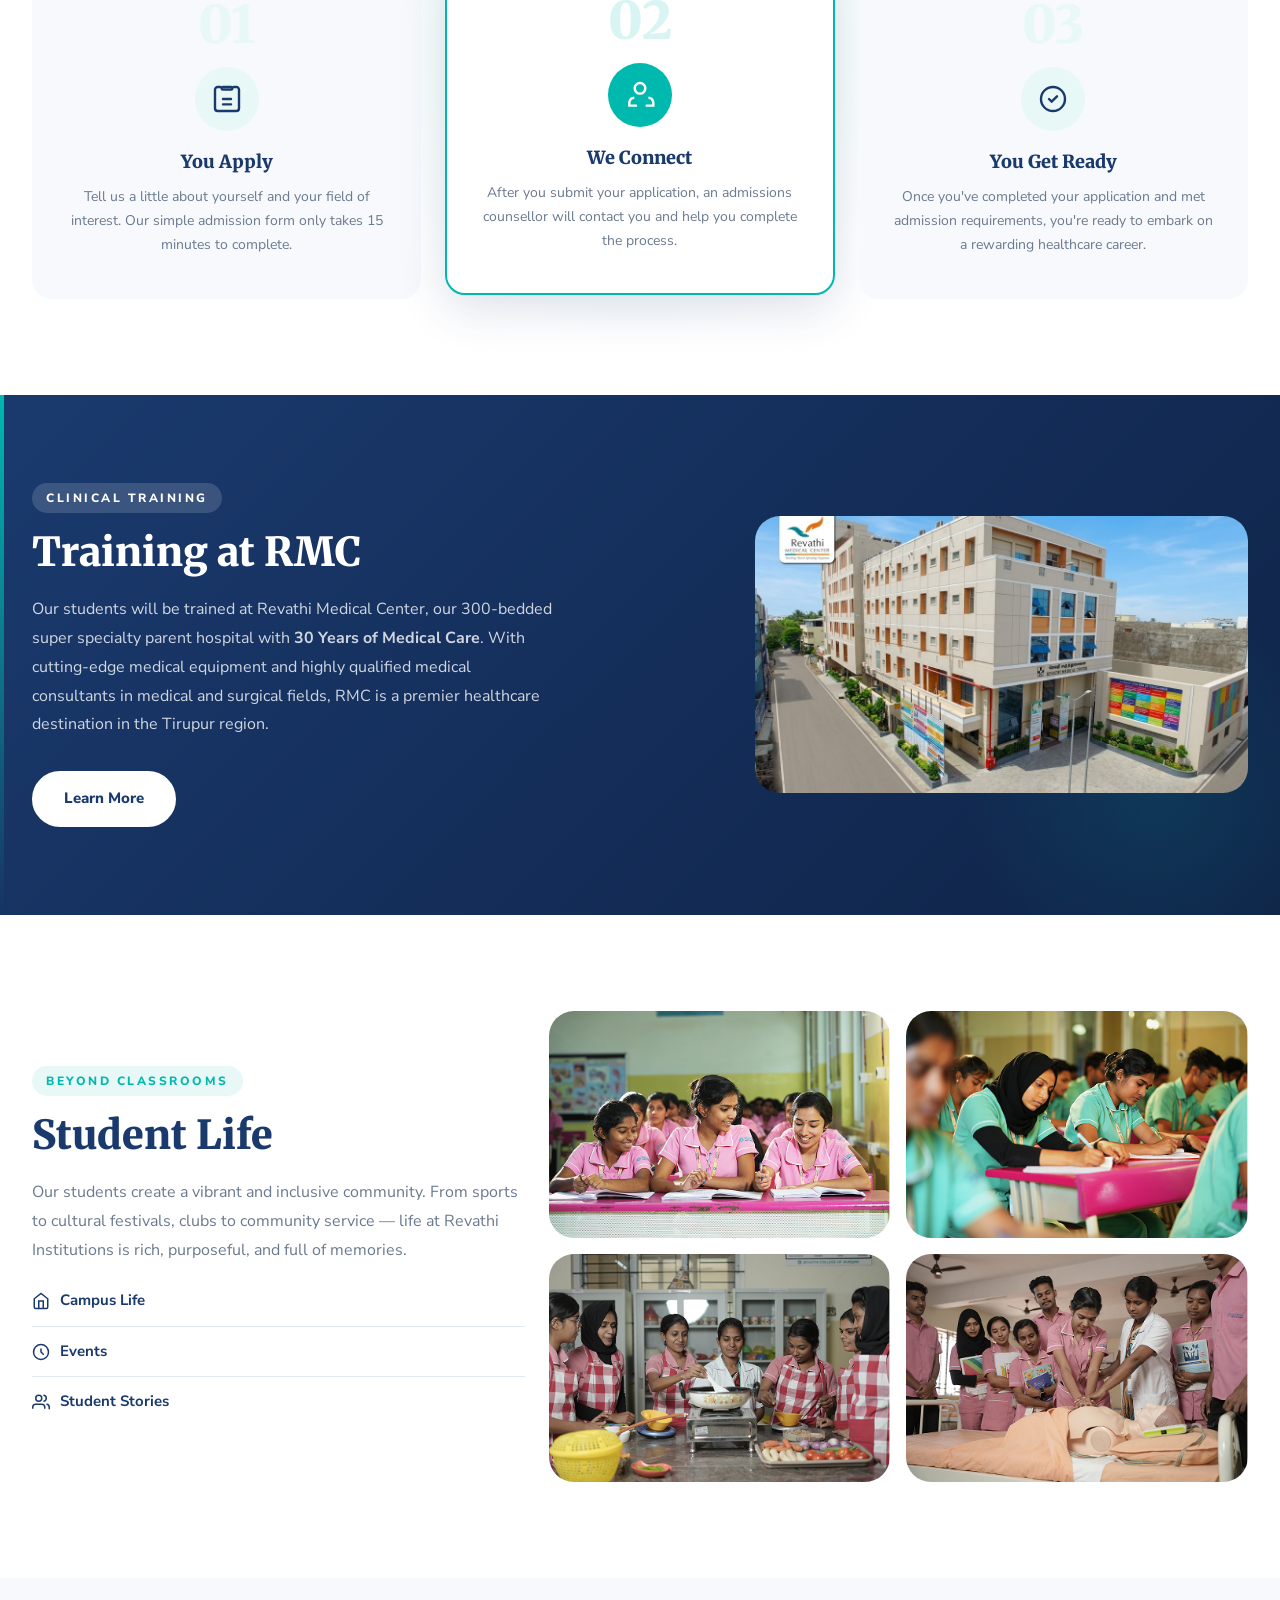
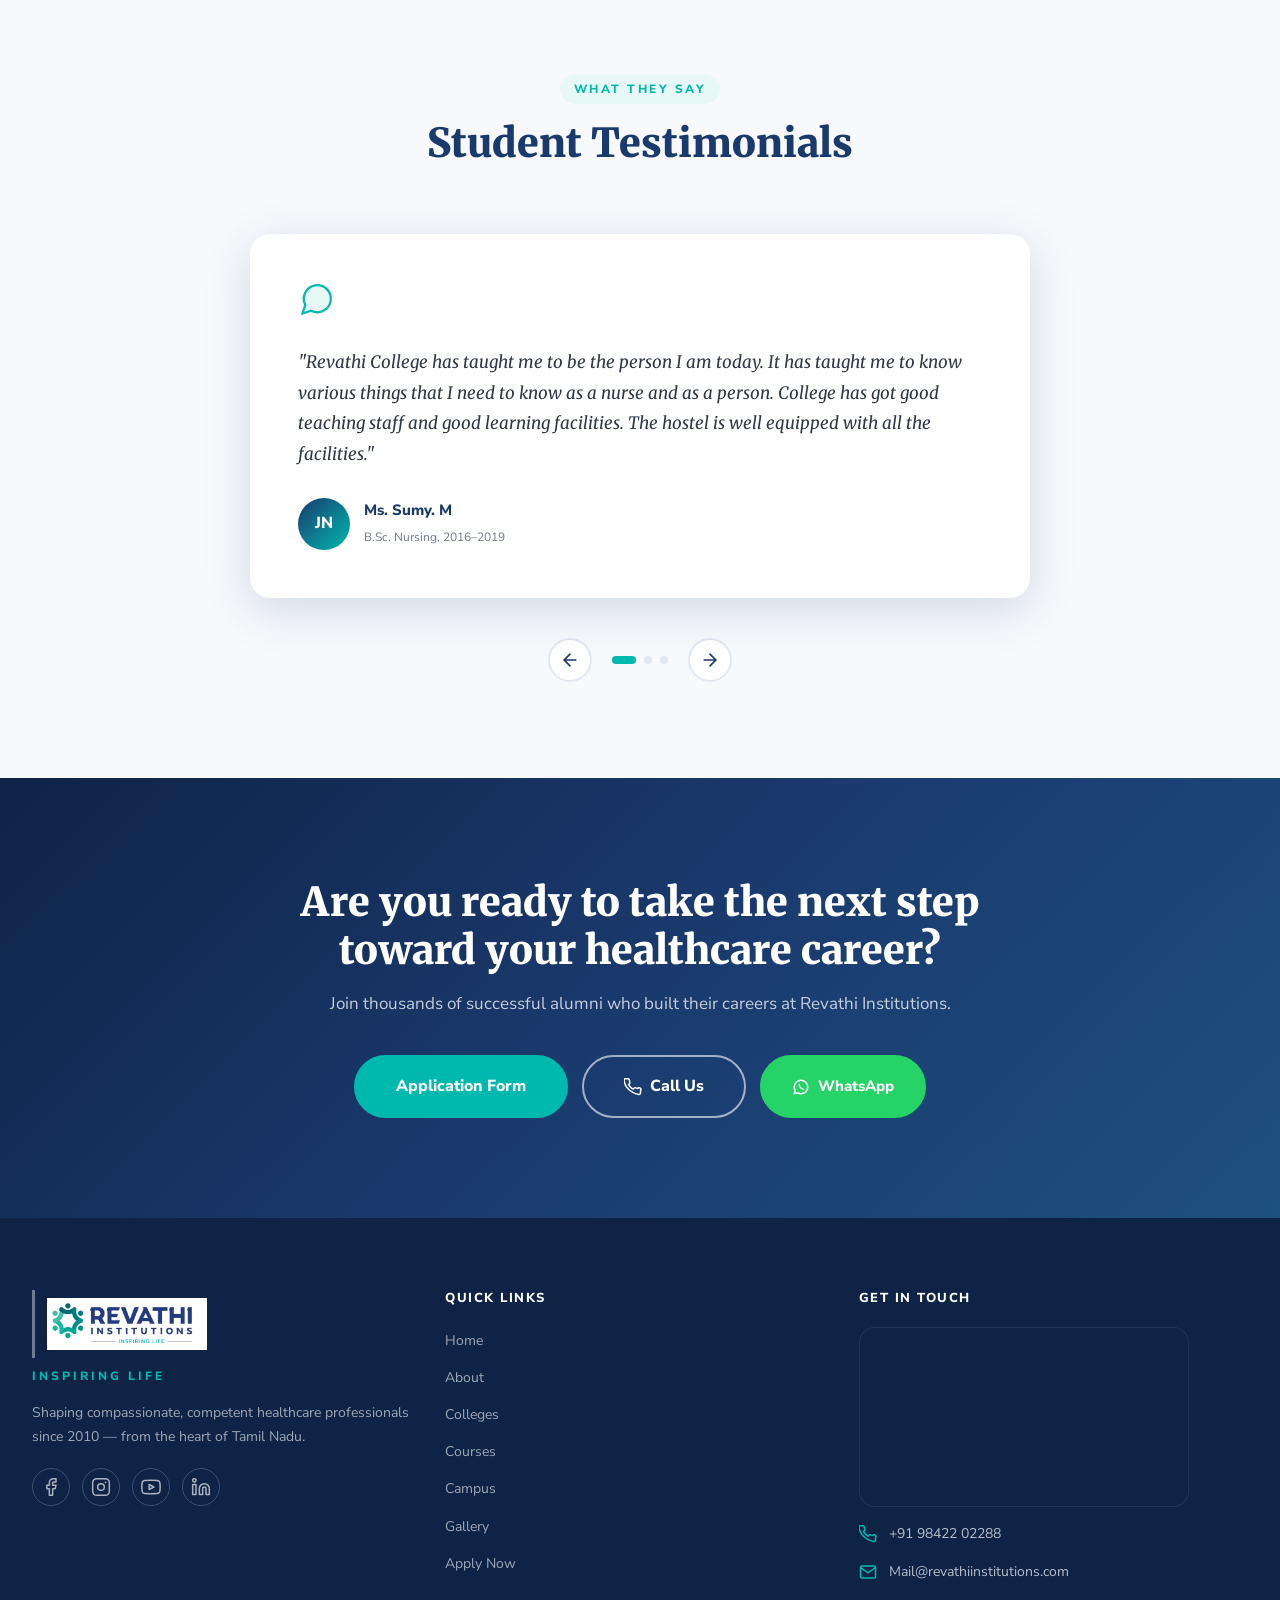
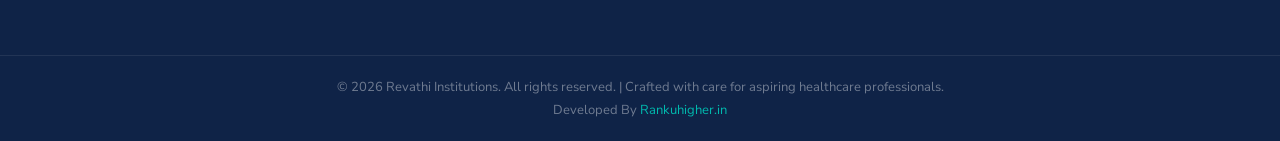
==== commit 23abadc8: "Updates" ====
--- a/index.html
+++ b/index.html
@@ -5,6 +5,9 @@
   <meta name="viewport" content="width=device-width, initial-scale=1.0" />
   <title>Revathi Institutions – Inspiring Life | Healthcare Education</title>
   <meta name="description" content="Embark on a rewarding career in healthcare with Revathi Institutions. Offering Nursing, Paramedical Sciences, Physiotherapy, and Occupational Therapy programs." />
+
+  <!-- Favicon -->
+  <link rel="icon" href="./images/Revathi.png" type="image/png" />
 
   <!-- Bootstrap 4.0 -->
   <link rel="stylesheet" href="https://stackpath.bootstrapcdn.com/bootstrap/4.0.0/css/bootstrap.min.css" />
@@ -172,7 +175,7 @@
         </div>
         <div class="col-6 col-md-3" data-animate="fadeUp" data-delay="300">
           <div class="ri-stat-item">
-            <span class="ri-stat-num" data-target="98" data-suffix="%">0</span>
+            <span class="ri-stat-num" data-target="100" data-suffix="%">0</span>
             <span class="ri-stat-label">Placement Rate</span>
           </div>
         </div>
@@ -798,7 +801,7 @@
           <div class="ri-footer-logo">
             <!-- PLACE FOOTER LOGO IMAGE HERE -->
             <div class="ri-logo-placeholder ri-logo-placeholder--footer">
-              <span>REVATHI INSTITUTIONS</span>
+              <img src="./images/Revathi_Institutions_Logo.png" alt="logo">
             </div>
           </div>
           <p class="ri-footer-tagline">Inspiring Life</p>
@@ -825,6 +828,22 @@
 
         
 
+        <!-- Quick Links -->
+        <div class="col-12 col-md-2 mb-4">
+          <h6 class="ri-footer-heading">Quick Links</h6>
+          <ul class="ri-footer-links">
+            <li><a href="#home">Home</a></li>
+            <li><a href="#about">About</a></li>
+            <li><a href="#colleges">Colleges</a></li>
+            <li><a href="#courses">Courses</a></li>
+            <li><a href="#campus">Campus</a></li>
+            <li><a href="#student-life">Gallery</a></li>
+            <li><a href="#admissionFormContainer">Apply Now</a></li>
+          </ul>
+        </div>
+
+        
+
         <!-- Contact -->
         <div class="col-12 col-md-4 mb-4 ml-md-auto">
           <h6 class="ri-footer-heading">Get In Touch</h6>
@@ -853,6 +872,7 @@
     <div class="ri-footer-bottom">
       <div class="container">
         <p>© 2026 Revathi Institutions. All rights reserved. | Crafted with care for aspiring healthcare professionals.</p>
+        <p>Developed By <a href="https://rankuhigher.in/" target="_blank">Rankuhigher.in</a></p>
       </div>
     </div>
   </footer>
--- a/style.css
+++ b/style.css
@@ -286,6 +286,10 @@
   border-left-color: rgba(255,255,255,0.4);
   color: var(--ri-white);
 }
+.ri-logo-placeholder--footer img {
+  height: 52px;
+  width: auto;
+}
 .ri-nav-links {
   display: flex;
   align-items: center;
@@ -1236,6 +1240,14 @@
   color: rgba(255,255,255,0.4);
   text-align: center;
   margin: 0;
+}
+.ri-footer-bottom p a {
+  color: var(--ri-teal);
+  text-decoration: none;
+  transition: var(--ri-transition);
+}
+.ri-footer-bottom p a:hover {
+  color: var(--ri-white);
 }
 
 /* ─── BACK TO TOP ─── */
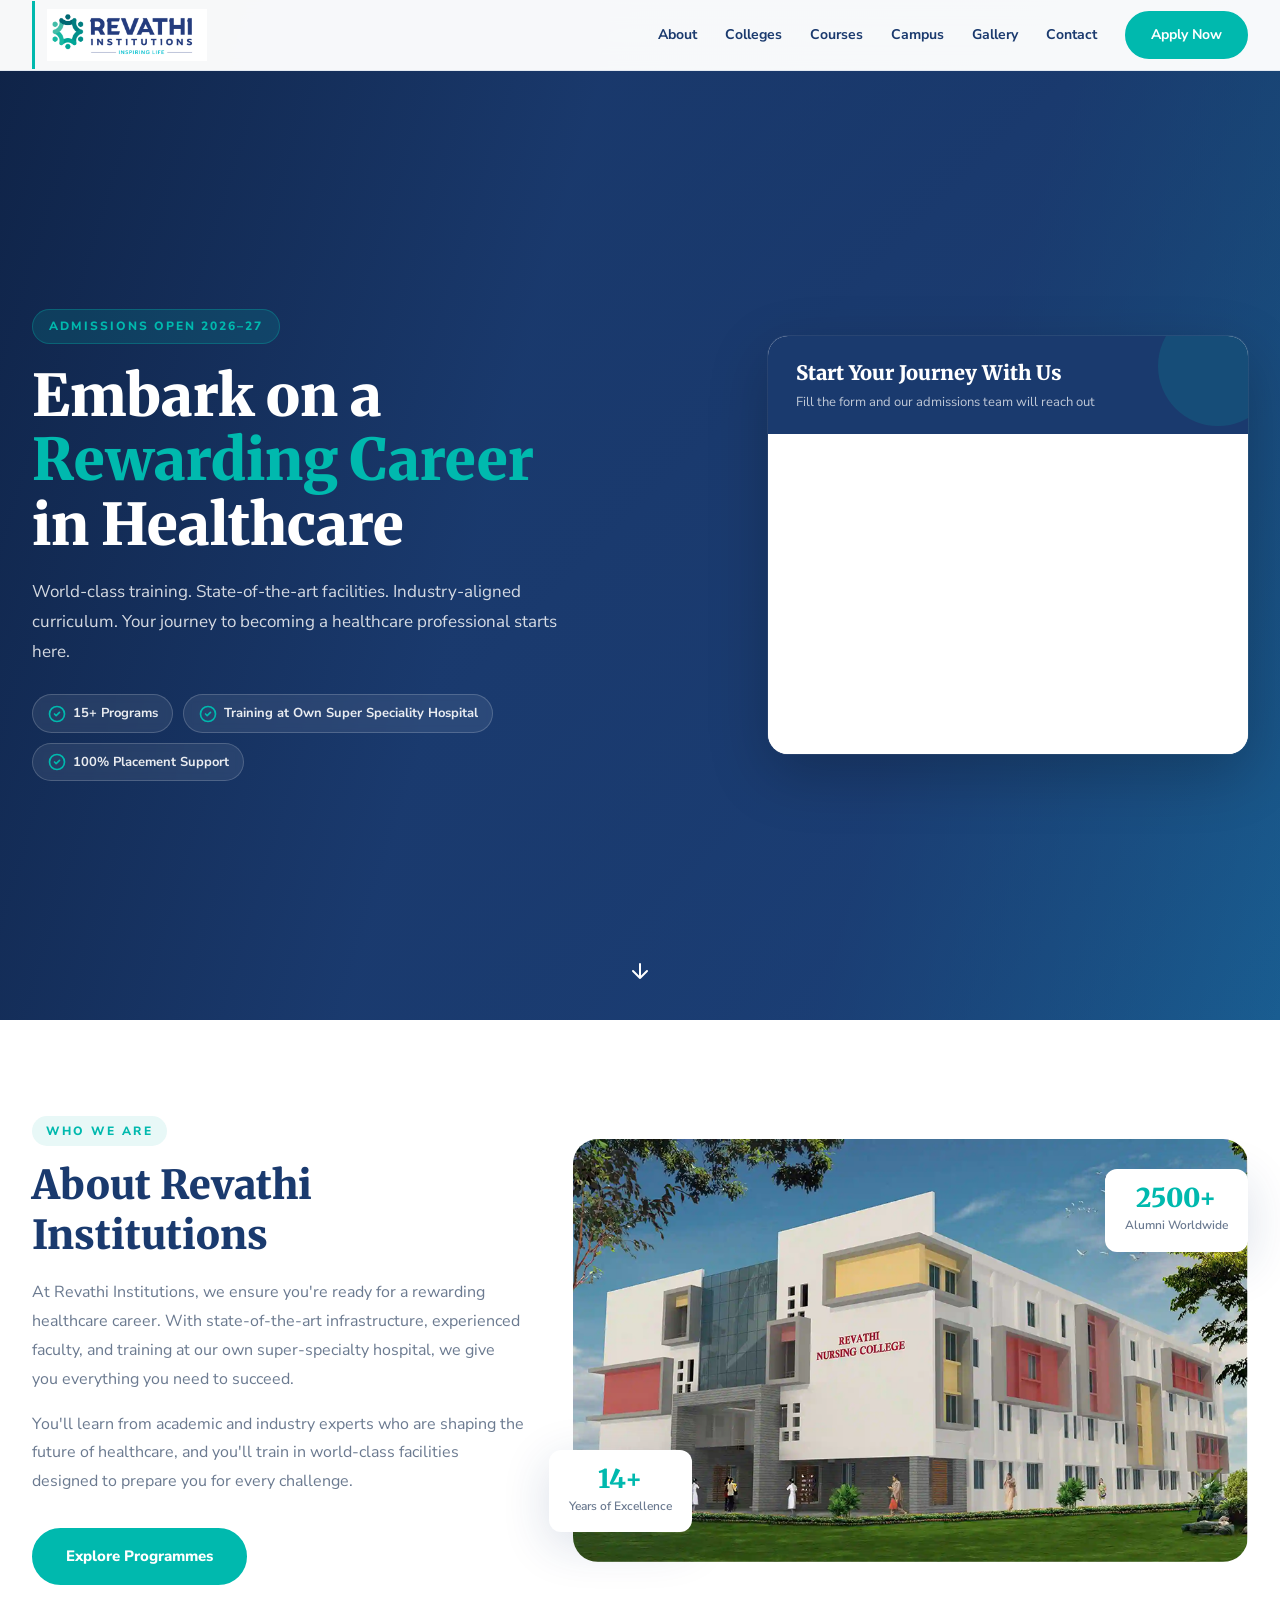
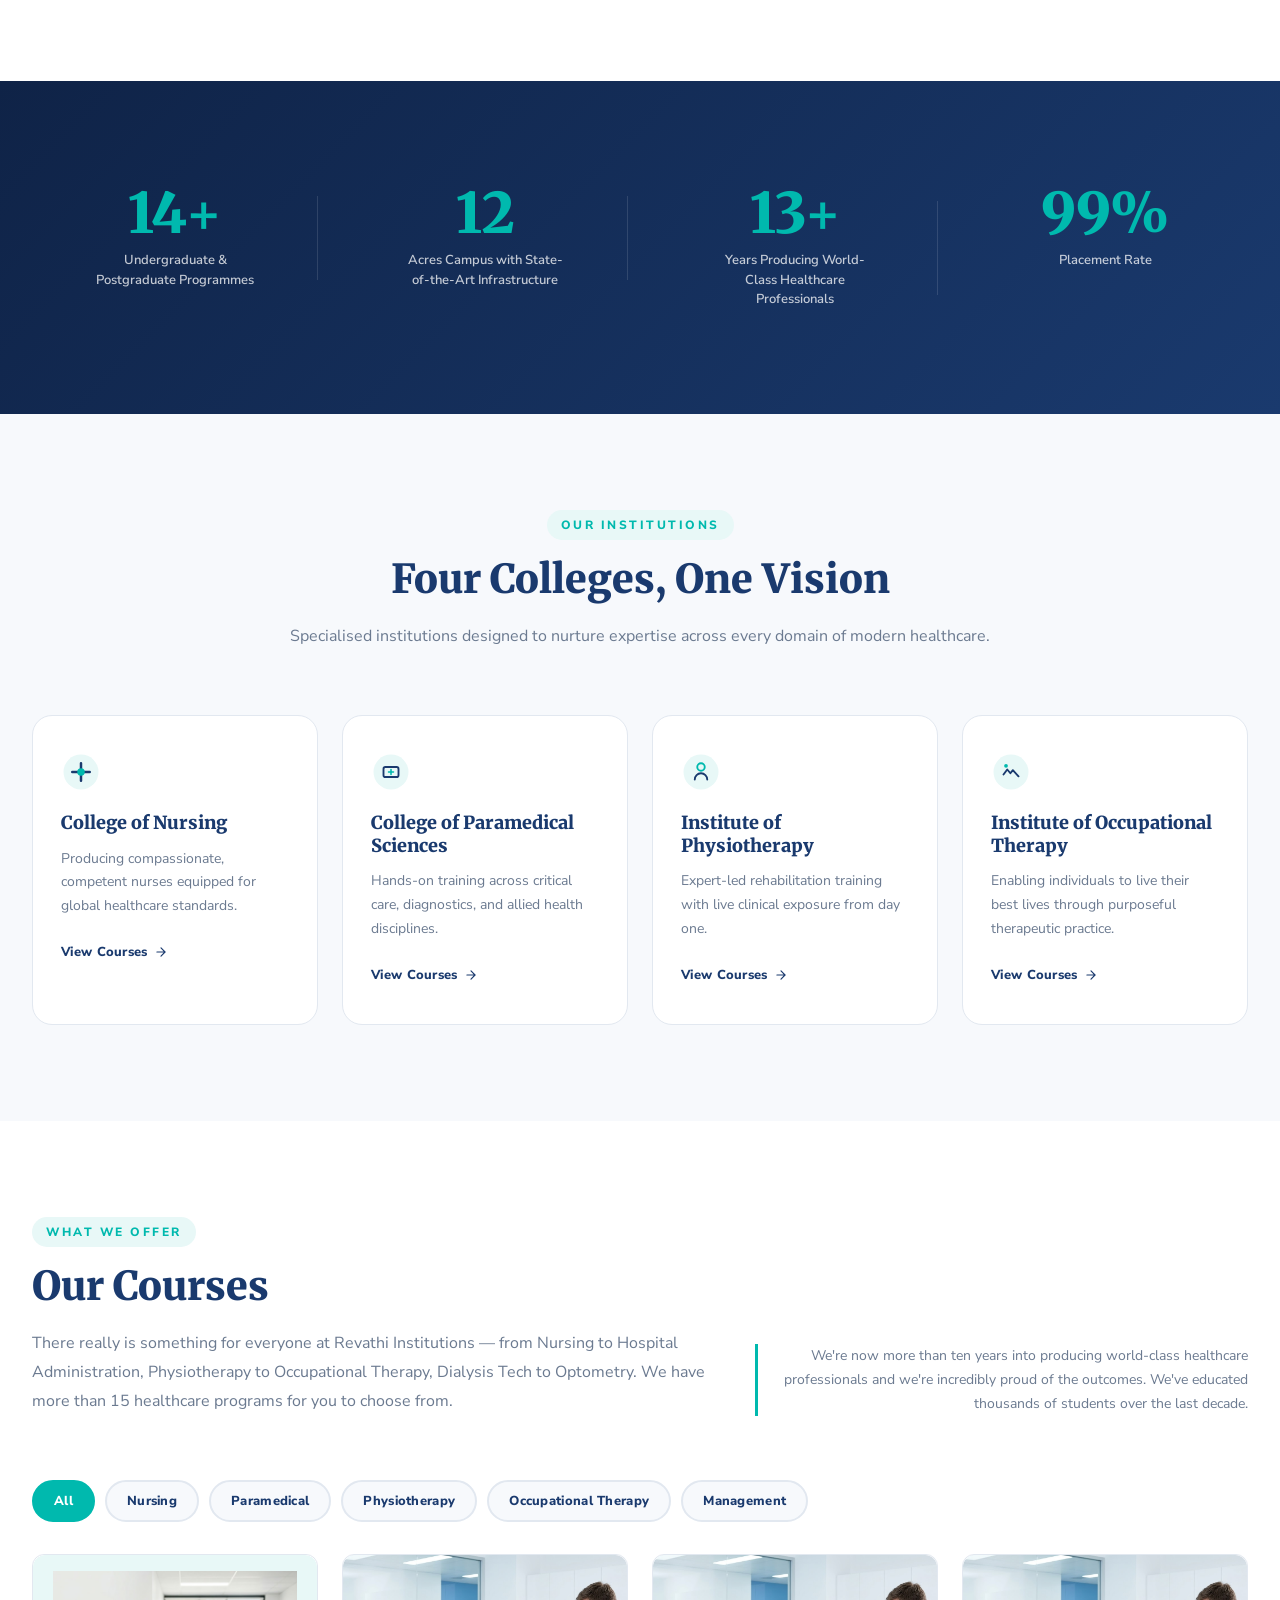
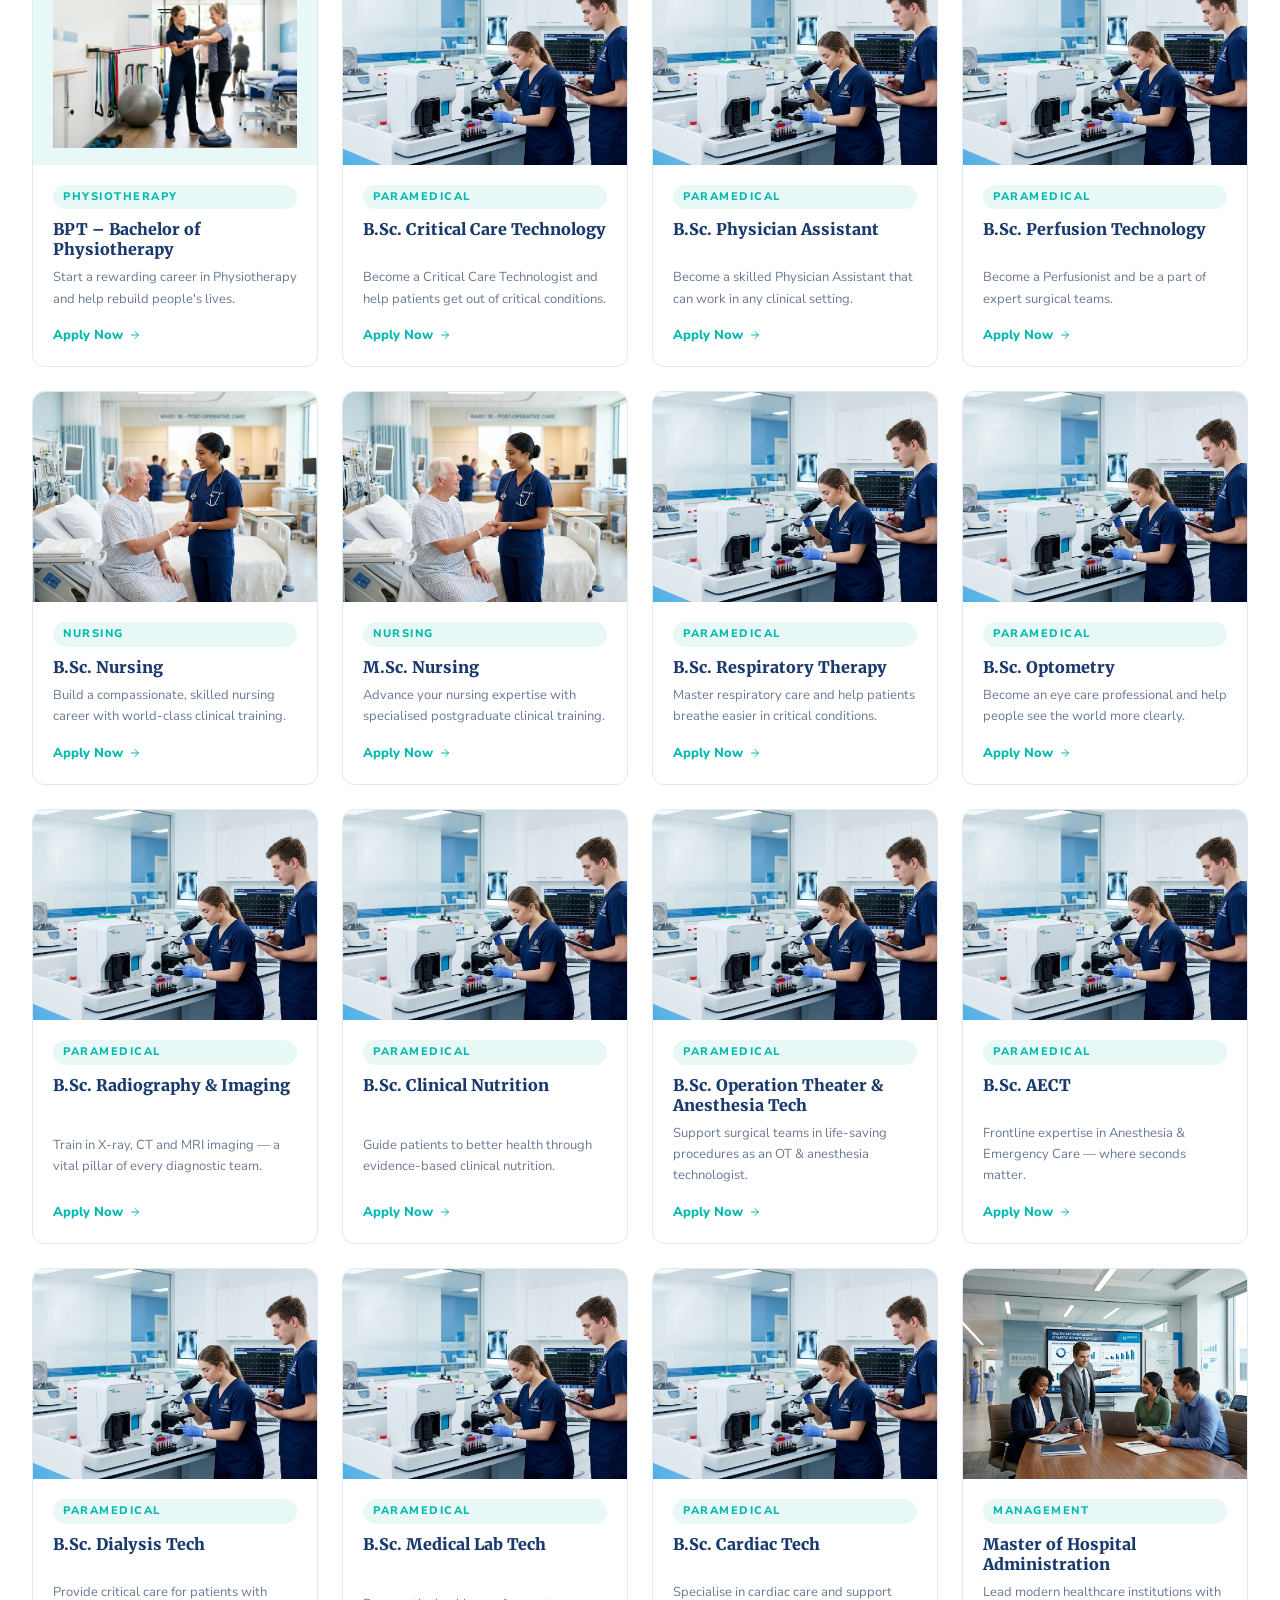
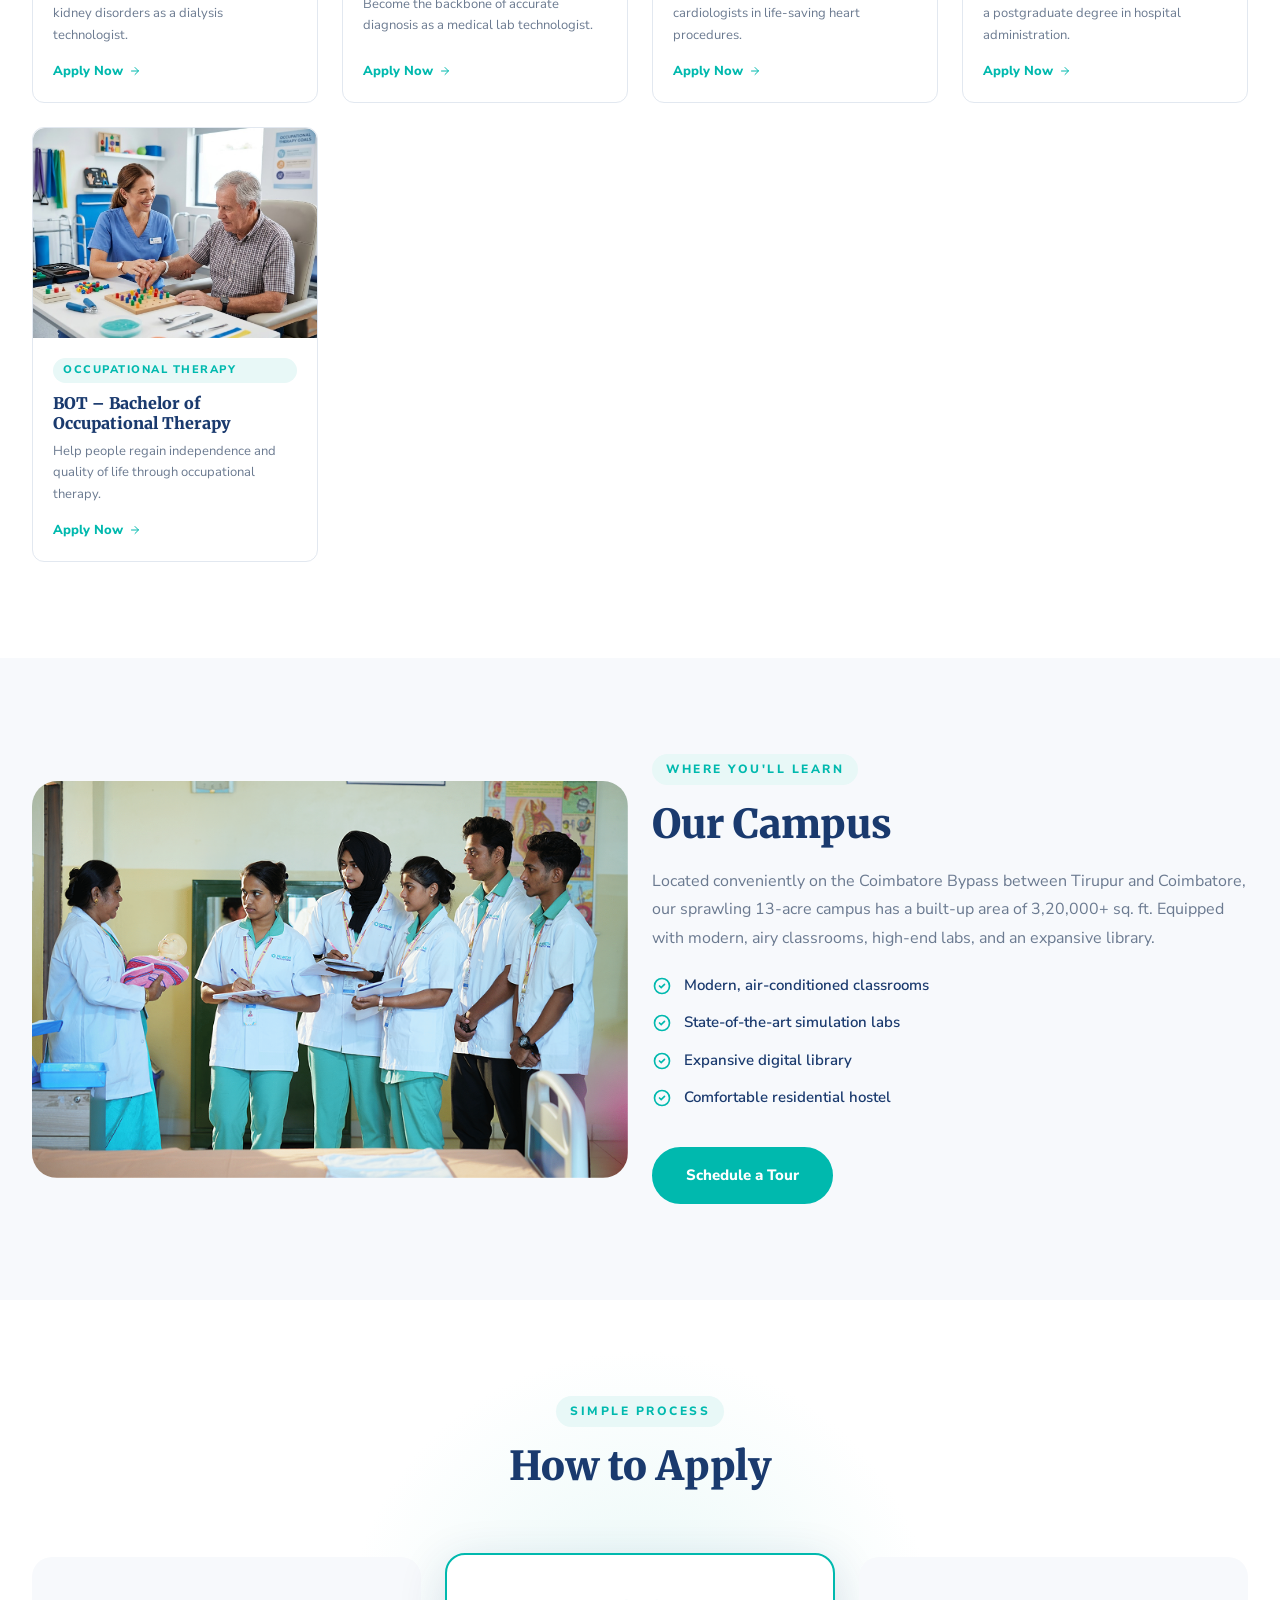
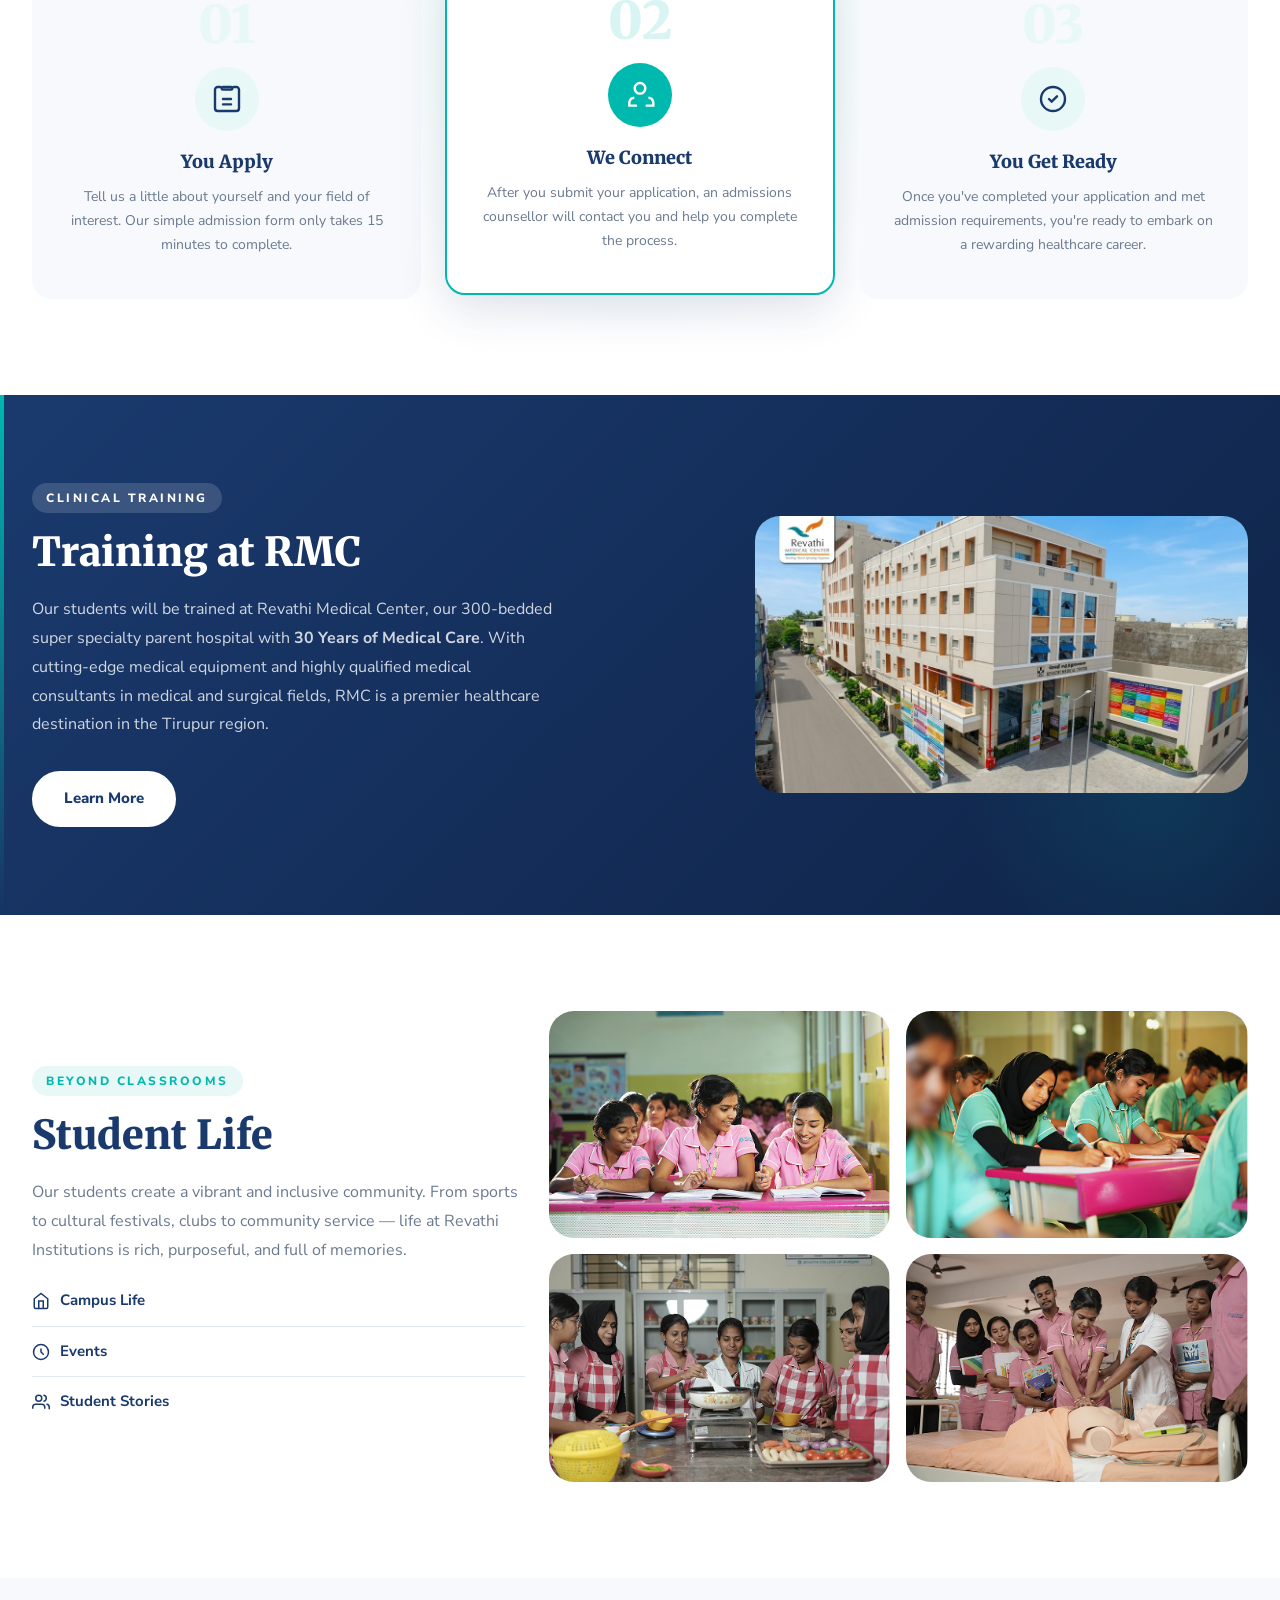
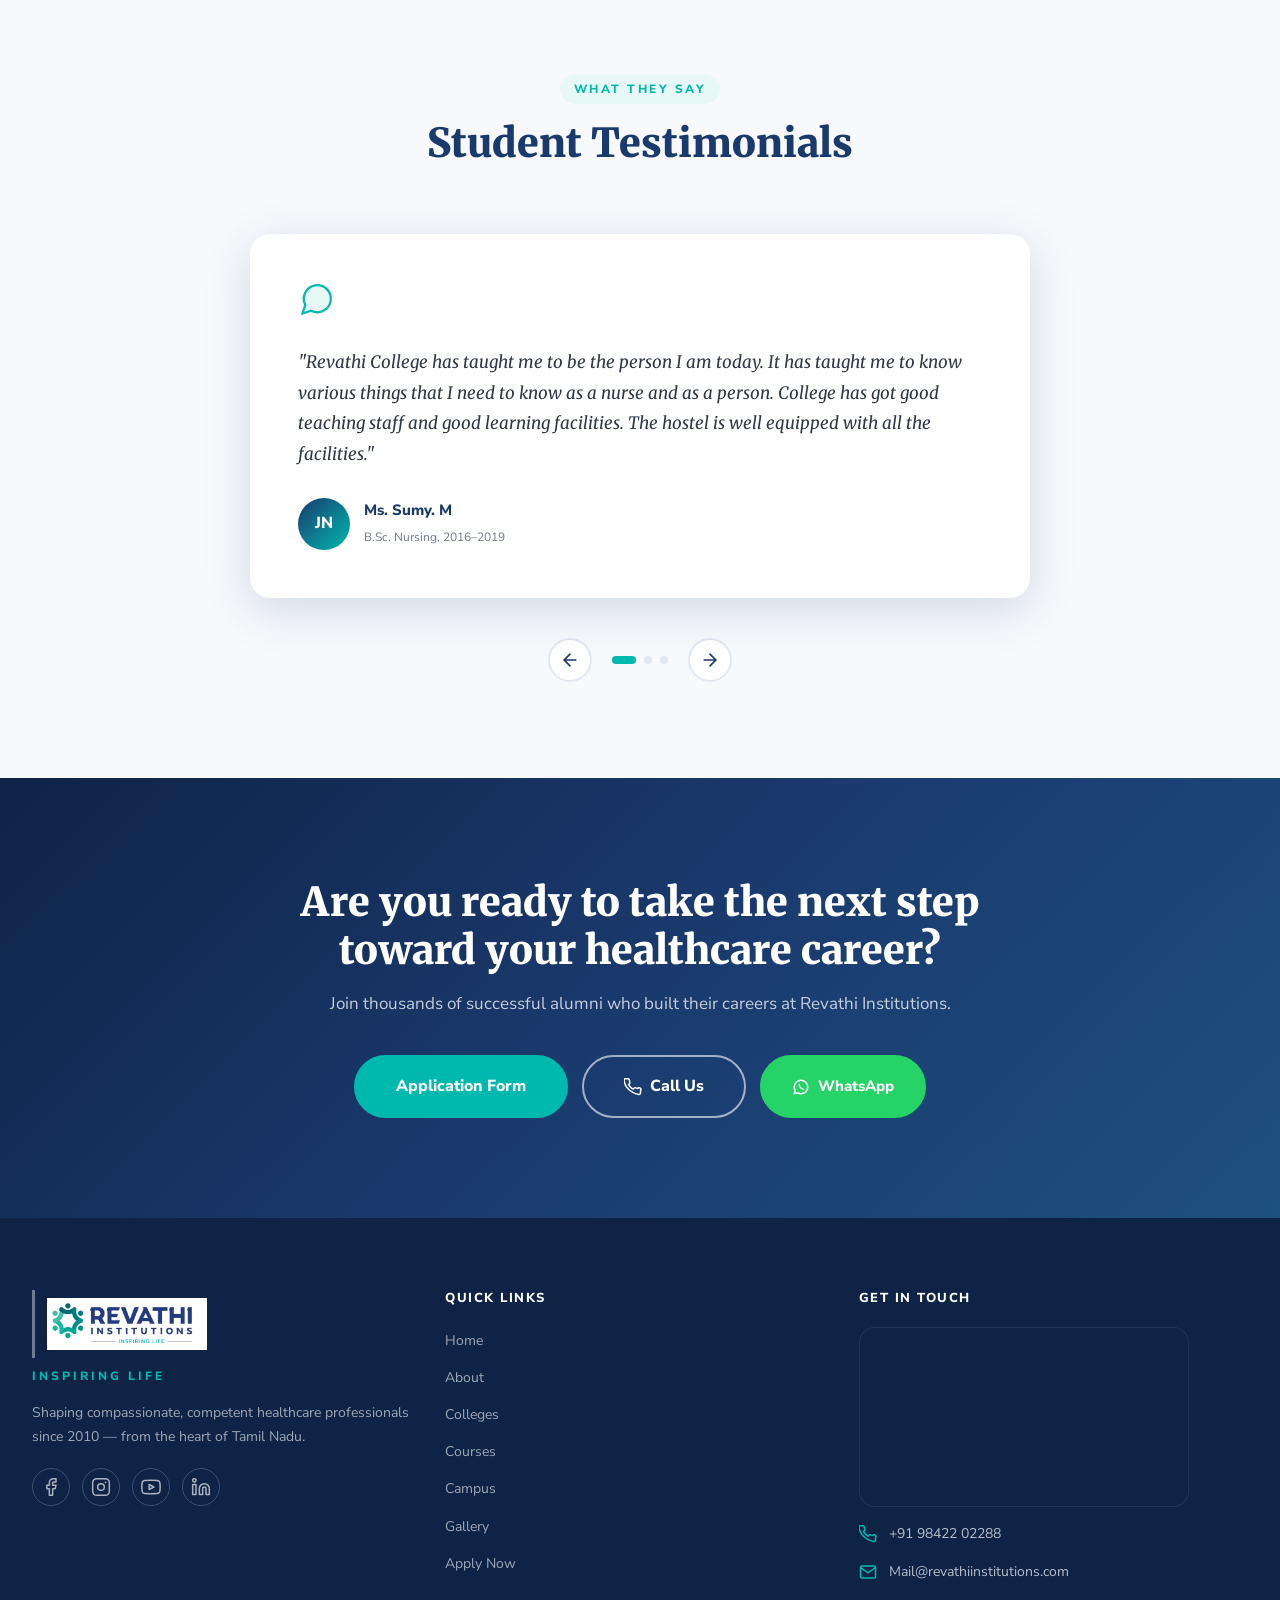
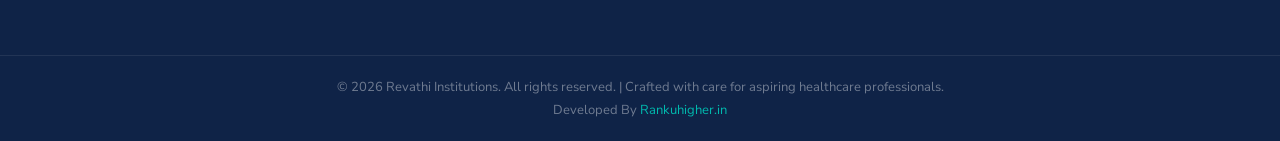
==== commit 9ee3ed4d: "Updates" ====
--- a/index.html
+++ b/index.html
@@ -5,16 +5,14 @@
   <meta name="viewport" content="width=device-width, initial-scale=1.0" />
   <title>Revathi Institutions – Inspiring Life | Healthcare Education</title>
   <meta name="description" content="Embark on a rewarding career in healthcare with Revathi Institutions. Offering Nursing, Paramedical Sciences, Physiotherapy, and Occupational Therapy programs." />
-
-  <!-- Favicon -->
-  <link rel="icon" href="./images/Revathi.png" type="image/png" />
+  <link rel="icon" href="/images/Revathi.png" type="image/png" />
 
   <!-- Bootstrap 4.0 -->
   <link rel="stylesheet" href="https://stackpath.bootstrapcdn.com/bootstrap/4.0.0/css/bootstrap.min.css" />
 
   <!-- Google Fonts -->
-  <link rel="preconnect" href="https://fonts.googleapis.com" />
-  <link rel="preconnect" href="https://fonts.gstatic.com" crossorigin />
+  <!-- <link rel="preconnect" href="https://fonts.googleapis.com" />
+  <link rel="preconnect" href="https://fonts.gstatic.com" crossorigin /> -->
   <link href="https://fonts.googleapis.com/css2?family=Nunito+Sans:wght@300;400;600;700;800&family=Merriweather:wght@400;700;900&display=swap" rel="stylesheet" />
 
   <link rel="stylesheet" href="style.css" />
@@ -28,7 +26,7 @@
       <a href="#" class="ri-logo-wrap">
         <!-- PLACE LOGO IMAGE HERE -->
         <div class="ri-logo-placeholder">
-          <img src="./images/Revathi_Institutions_Logo.png"  alt="logo">
+          <img src="/images/Revathi_Institutions_Logo.png"  alt="logo">
         </div> 
       </a>
 
@@ -96,9 +94,10 @@
             </div>
             <div class="ri-form-inject-zone" id="formInjectZone">
                 
-              <!-- <div class="npf_wgts" data-height="400px" data-w="847dbc8fd0b65f5e4badda6b84c235b2">
+              <div class="npf_wgts" data-height="400px" data-w="847dbc8fd0b65f5e4badda6b84c235b2">
                 
-              </div> -->
+              </div>
+
             </div>
           
           </div>
@@ -133,7 +132,7 @@
         <div class="col-12 col-lg-7" data-animate="fadeRight">
           <div class="ri-about-visual">
             <!-- ABOUT IMAGE PLACEHOLDER — 580×420px recommended -->
-             <img src="./images/about/about.jpg" style="border-radius: 25px;" alt="Revathi Institutions Campus">
+             <img src="/images/about/about.jpg" style="border-radius: 25px;" alt="Revathi Institutions Campus">
            
             <!-- Floating stat card -->
             <div class="ri-float-card ri-float-card--1">
@@ -294,7 +293,7 @@
         <div class="ri-course-card" data-category="physiotherapy" data-animate="fadeUp">
           <div class="ri-course-img-wrap">
             <div class="ri-img-placeholder ri-course-img">
-             <img src="./images/courses/Physiotherapy.jpg" alt="">
+             <img src="/images/courses/Physiotherapy.jpg" alt="">
             </div>
           </div>
           <div class="ri-course-info">
@@ -307,9 +306,7 @@
 
         <div class="ri-course-card" data-category="paramedical" data-animate="fadeUp" data-delay="100">
           <div class="ri-course-img-wrap">
-            <div class="ri-img-placeholder ri-course-img">
-              <span>Course Image (320 × 200 px)</span>
-            </div>
+            <img src="/images/courses/Paramedical.jpg" alt="" loading="lazy">
           </div>
           <div class="ri-course-info">
             <span class="ri-course-tag">Paramedical</span>
@@ -321,9 +318,7 @@
 
         <div class="ri-course-card" data-category="paramedical" data-animate="fadeUp" data-delay="200">
           <div class="ri-course-img-wrap">
-            <div class="ri-img-placeholder ri-course-img">
-              <span>Course Image (320 × 200 px)</span>
-            </div>
+            <img src="/images/courses/Paramedical.jpg" alt="" loading="lazy">
           </div>
           <div class="ri-course-info">
             <span class="ri-course-tag">Paramedical</span>
@@ -335,9 +330,7 @@
 
         <div class="ri-course-card" data-category="paramedical" data-animate="fadeUp" data-delay="300">
           <div class="ri-course-img-wrap">
-            <div class="ri-img-placeholder ri-course-img">
-              <span>Course Image (320 × 200 px)</span>
-            </div>
+            <img src="/images/courses/Paramedical.jpg" alt="" loading="lazy">
           </div>
           <div class="ri-course-info">
             <span class="ri-course-tag">Paramedical</span>
@@ -349,9 +342,7 @@
 
         <div class="ri-course-card" data-category="nursing" data-animate="fadeUp" data-delay="400">
           <div class="ri-course-img-wrap">
-            <div class="ri-img-placeholder ri-course-img">
-              <span>Course Image (320 × 200 px)</span>
-            </div>
+            <img src="/images/courses/Nursing.jpg" alt="" loading="lazy">
           </div>
           <div class="ri-course-info">
             <span class="ri-course-tag">Nursing</span>
@@ -363,9 +354,7 @@
 
         <div class="ri-course-card" data-category="nursing" data-animate="fadeUp">
           <div class="ri-course-img-wrap">
-            <div class="ri-img-placeholder ri-course-img">
-              <span>Course Image (320 × 200 px)</span>
-            </div>
+            <img src="/images/courses/Nursing.jpg" alt="" loading="lazy">
           </div>
           <div class="ri-course-info">
             <span class="ri-course-tag">Nursing</span>
@@ -377,9 +366,7 @@
 
         <div class="ri-course-card" data-category="paramedical" data-animate="fadeUp" data-delay="100">
           <div class="ri-course-img-wrap">
-            <div class="ri-img-placeholder ri-course-img">
-              <span>Course Image (320 × 200 px)</span>
-            </div>
+            <img src="/images/courses/Paramedical.jpg" alt="" loading="lazy">
           </div>
           <div class="ri-course-info">
             <span class="ri-course-tag">Paramedical</span>
@@ -391,9 +378,7 @@
 
         <div class="ri-course-card" data-category="paramedical" data-animate="fadeUp" data-delay="200">
           <div class="ri-course-img-wrap">
-            <div class="ri-img-placeholder ri-course-img">
-              <span>Course Image (320 × 200 px)</span>
-            </div>
+            <img src="/images/courses/Paramedical.jpg" alt="" loading="lazy">
           </div>
           <div class="ri-course-info">
             <span class="ri-course-tag">Paramedical</span>
@@ -405,9 +390,7 @@
 
         <div class="ri-course-card" data-category="paramedical" data-animate="fadeUp" data-delay="300">
           <div class="ri-course-img-wrap">
-            <div class="ri-img-placeholder ri-course-img">
-              <span>Course Image (320 × 200 px)</span>
-            </div>
+            <img src="/images/courses/Paramedical.jpg" alt="" loading="lazy">
           </div>
           <div class="ri-course-info">
             <span class="ri-course-tag">Paramedical</span>
@@ -419,9 +402,7 @@
 
         <div class="ri-course-card" data-category="paramedical" data-animate="fadeUp">
           <div class="ri-course-img-wrap">
-            <div class="ri-img-placeholder ri-course-img">
-              <span>Course Image (320 × 200 px)</span>
-            </div>
+            <img src="/images/courses/Paramedical.jpg" alt="" loading="lazy">
           </div>
           <div class="ri-course-info">
             <span class="ri-course-tag">Paramedical</span>
@@ -433,9 +414,7 @@
 
         <div class="ri-course-card" data-category="paramedical" data-animate="fadeUp" data-delay="100">
           <div class="ri-course-img-wrap">
-            <div class="ri-img-placeholder ri-course-img">
-              <span>Course Image (320 × 200 px)</span>
-            </div>
+            <img src="/images/courses/Paramedical.jpg" alt="" loading="lazy">
           </div>
           <div class="ri-course-info">
             <span class="ri-course-tag">Paramedical</span>
@@ -447,9 +426,7 @@
 
         <div class="ri-course-card" data-category="paramedical" data-animate="fadeUp" data-delay="200">
           <div class="ri-course-img-wrap">
-            <div class="ri-img-placeholder ri-course-img">
-              <span>Course Image (320 × 200 px)</span>
-            </div>
+            <img src="/images/courses/Paramedical.jpg" alt="" loading="lazy">
           </div>
           <div class="ri-course-info">
             <span class="ri-course-tag">Paramedical</span>
@@ -461,9 +438,7 @@
 
         <div class="ri-course-card" data-category="paramedical" data-animate="fadeUp" data-delay="300">
           <div class="ri-course-img-wrap">
-            <div class="ri-img-placeholder ri-course-img">
-              <span>Course Image (320 × 200 px)</span>
-            </div>
+            <img src="/images/courses/Paramedical.jpg" alt="" loading="lazy">
           </div>
           <div class="ri-course-info">
             <span class="ri-course-tag">Paramedical</span>
@@ -475,9 +450,7 @@
 
         <div class="ri-course-card" data-category="paramedical" data-animate="fadeUp">
           <div class="ri-course-img-wrap">
-            <div class="ri-img-placeholder ri-course-img">
-              <span>Course Image (320 × 200 px)</span>
-            </div>
+            <img src="/images/courses/Paramedical.jpg" alt="" loading="lazy">
           </div>
           <div class="ri-course-info">
             <span class="ri-course-tag">Paramedical</span>
@@ -489,9 +462,7 @@
 
         <div class="ri-course-card" data-category="paramedical" data-animate="fadeUp" data-delay="100">
           <div class="ri-course-img-wrap">
-            <div class="ri-img-placeholder ri-course-img">
-              <span>Course Image (320 × 200 px)</span>
-            </div>
+            <img src="/images/courses/Paramedical.jpg" alt="" loading="lazy">
           </div>
           <div class="ri-course-info">
             <span class="ri-course-tag">Paramedical</span>
@@ -503,9 +474,7 @@
 
         <div class="ri-course-card" data-category="management" data-animate="fadeUp" data-delay="200">
           <div class="ri-course-img-wrap">
-            <div class="ri-img-placeholder ri-course-img">
-              <span>Course Image (320 × 200 px)</span>
-            </div>
+            <img src="/images/courses/Management.jpg" alt="" loading="lazy">
           </div>
           <div class="ri-course-info">
             <span class="ri-course-tag">Management</span>
@@ -517,9 +486,7 @@
 
         <div class="ri-course-card" data-category="occupational-therapy" data-animate="fadeUp" data-delay="300">
           <div class="ri-course-img-wrap">
-            <div class="ri-img-placeholder ri-course-img">
-              <span>Course Image (320 × 200 px)</span>
-            </div>
+            <img src="/images/courses/Occupational_Therapy.jpg" alt="" loading="lazy">
           </div>
           <div class="ri-course-info">
             <span class="ri-course-tag">Occupational Therapy</span>
@@ -575,7 +542,7 @@
         <div class="col-12 col-lg-6 order-lg-1" data-animate="fadeRight">
       
           
-            <img src="./images/campus/campus.png" alt="campus" style="border-radius: 25px;">
+            <img src="/images/campus/campus.png" alt="campus" style="border-radius: 25px;">
           
         </div>
       </div>
@@ -645,7 +612,7 @@
             <a href="#admissionFormContainer" class="ri-btn-white mt-2">Learn More</a>
           </div>
           <div class="col-12 col-lg-5 text-center" data-animate="fadeUp" data-delay="200">
-            <img src="./images/training/training.png" alt="training" style="border-radius: 25px;">
+            <img src="/images/training/training.png" alt="training" style="border-radius: 25px;">
           </div>
         </div>
       </div>
@@ -679,10 +646,10 @@
         </div>
         <div class="col-12 col-lg-7" data-animate="fadeRight">
           <div class="ri-student-grid">
-            <img src="./images/studentlife/student1.png" alt="Student" style="border-radius: 25px;">
-             <img src="./images/studentlife/student2.png" alt="Student" style="border-radius: 25px;">
-              <img src="./images/studentlife/student3.png" alt="Student" style="border-radius: 25px;">
-              <img src="./images/studentlife/student4.png" alt="Student" style="border-radius: 25px;">
+            <img src="/images/studentlife/student1.png" alt="Student" style="border-radius: 25px;">
+             <img src="/images/studentlife/student2.png" alt="Student" style="border-radius: 25px;">
+              <img src="/images/studentlife/student3.png" alt="Student" style="border-radius: 25px;">
+              <img src="/images/studentlife/student4.png" alt="Student" style="border-radius: 25px;">
 
           </div>
         </div>
@@ -801,7 +768,7 @@
           <div class="ri-footer-logo">
             <!-- PLACE FOOTER LOGO IMAGE HERE -->
             <div class="ri-logo-placeholder ri-logo-placeholder--footer">
-              <img src="./images/Revathi_Institutions_Logo.png" alt="logo">
+              <img src="/images/Revathi_Institutions_Logo.png" alt="logo">
             </div>
           </div>
           <p class="ri-footer-tagline">Inspiring Life</p>
@@ -842,8 +809,6 @@
           </ul>
         </div>
 
-        
-
         <!-- Contact -->
         <div class="col-12 col-md-4 mb-4 ml-md-auto">
           <h6 class="ri-footer-heading">Get In Touch</h6>
--- a/style.css
+++ b/style.css
@@ -1,8 +1,6 @@
 /* ═══════════════════════════════════════════════════
-   REVATHI INSTITUTIONS — Landing Page Stylesheet
    Fonts: Merriweather (headings) + Nunito Sans (body)
    Palette: Navy #1a3a6e | Teal #00b9ae | White #fff | Light #f4f8ff
-   Bootstrap 4.0 | No FontAwesome — SVG only
 ═══════════════════════════════════════════════════ */
 
 /* ─── CSS VARIABLES ─── */
@@ -23,14 +21,11 @@
   --ri-radius:     12px;
   --ri-radius-lg:  20px;
   --ri-transition: all 0.3s cubic-bezier(0.4, 0, 0.2, 1);
-
-  /* Locked fluid layout — navbar inner, hero content, and every
-     body section share these so they shrink/grow in lock-step. */
   --ri-container-max: 1280px;
   --ri-container-pad: clamp(1rem, 3.2vw, 2rem);
 }
 
-/* ─── RESET & BASE ─── */
+
 *, *::before, *::after { box-sizing: border-box; margin: 0; padding: 0; }
 
 html { scroll-behavior: smooth; overflow-x: hidden; }
@@ -48,14 +43,7 @@
 
 a { text-decoration: none; transition: var(--ri-transition); }
 
-/* ═══════════════════════════════════════════════════
-   LOCKED FLUID CONTAINER
-   Overrides Bootstrap's stepped .container widths so the
-   navbar inner + hero content + every body section share
-   the same max-width AND the same fluid side-padding.
-   When you resize the window, all three rails shrink and
-   grow as a single unit — no breakpoint "jumps".
-═══════════════════════════════════════════════════ */
+
 .container,
 .container-fluid,
 .container-sm,
@@ -72,8 +60,7 @@
   padding-right: var(--ri-container-pad);
 }
 
-/* Bootstrap rows produce horizontal overflow when nested in
-   our fluid container — clamp the negative margins. */
+
 .row {
   margin-right: -0.75rem;
   margin-left: -0.75rem;
@@ -485,9 +472,7 @@
 
 /* Injection zone — no padding, let the injected form control its own spacing */
 .ri-form-inject-zone {
-  /* The injected form/script will render here.
-     Do NOT add padding or fixed height — let content define it.
-     Min-height shown as placeholder visual aid only (remove after injection): */
+  
   min-height: 320px;
   background: var(--ri-white);
 }
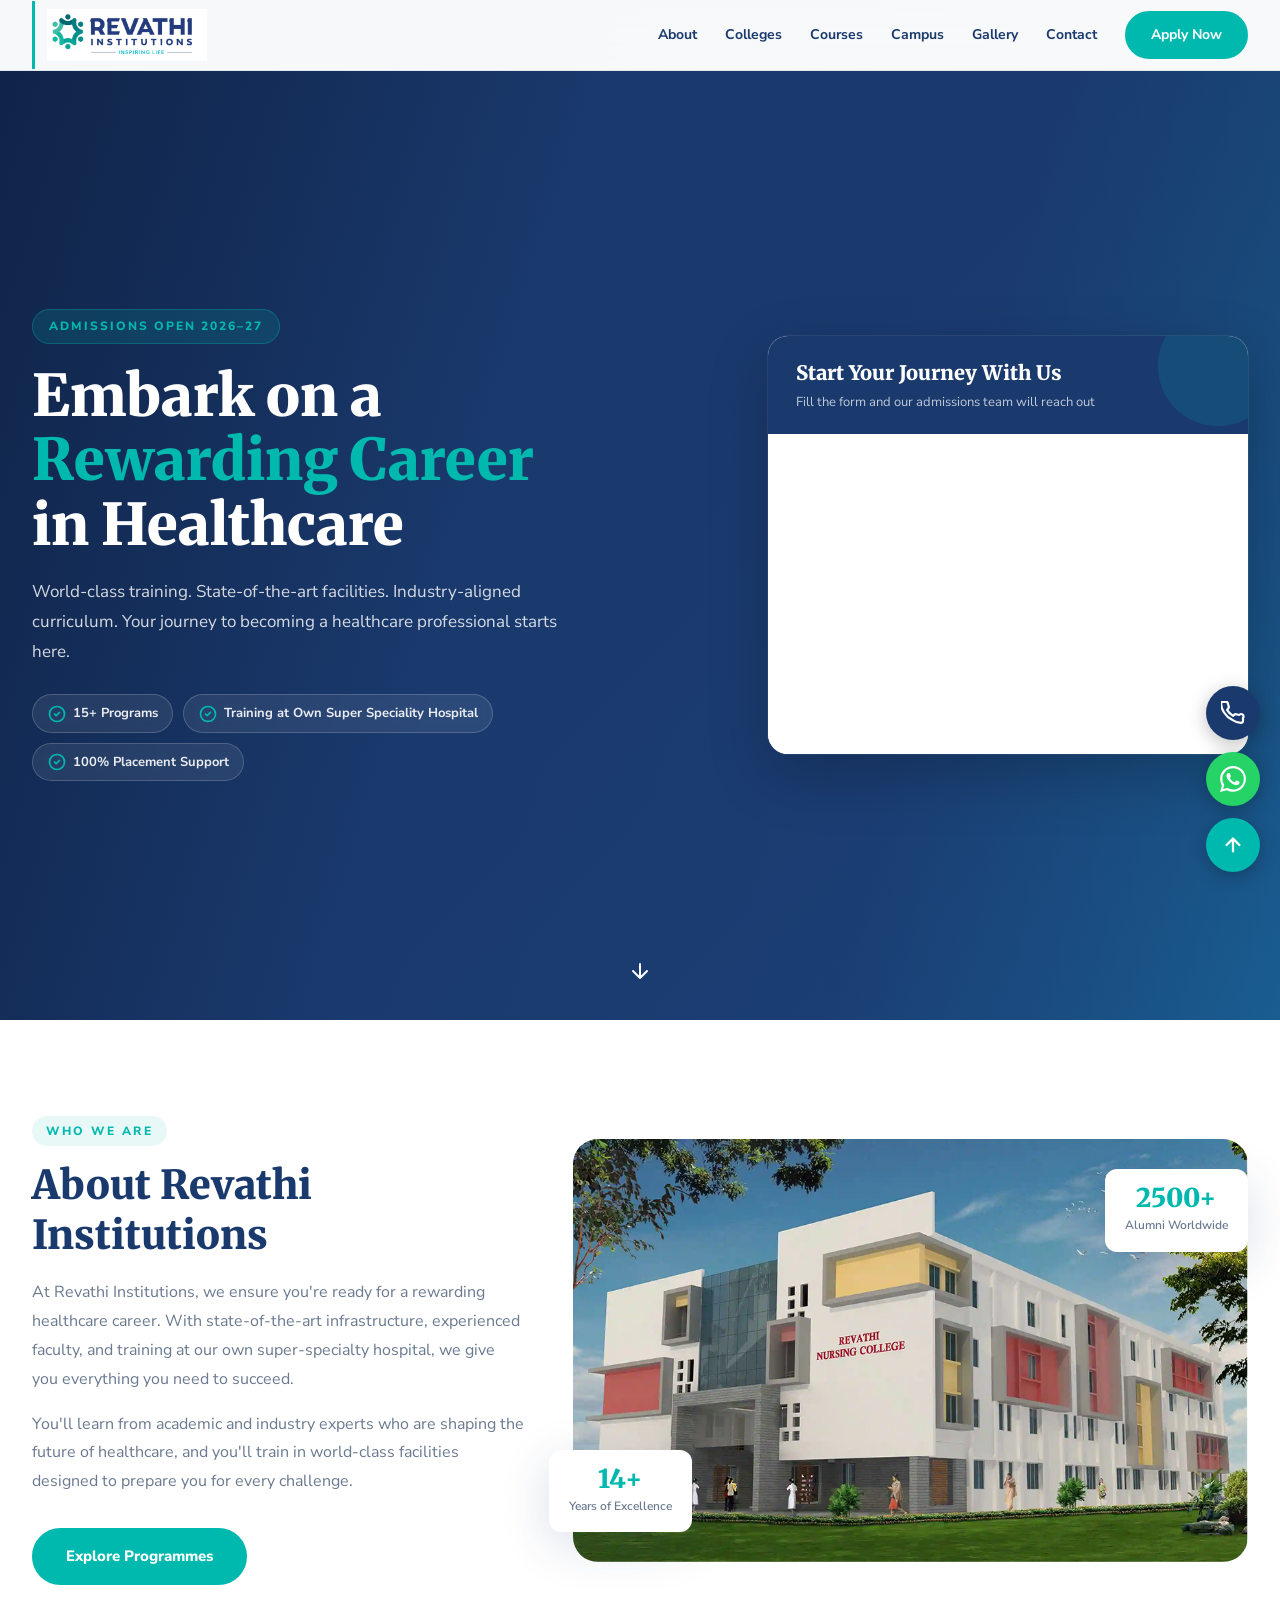
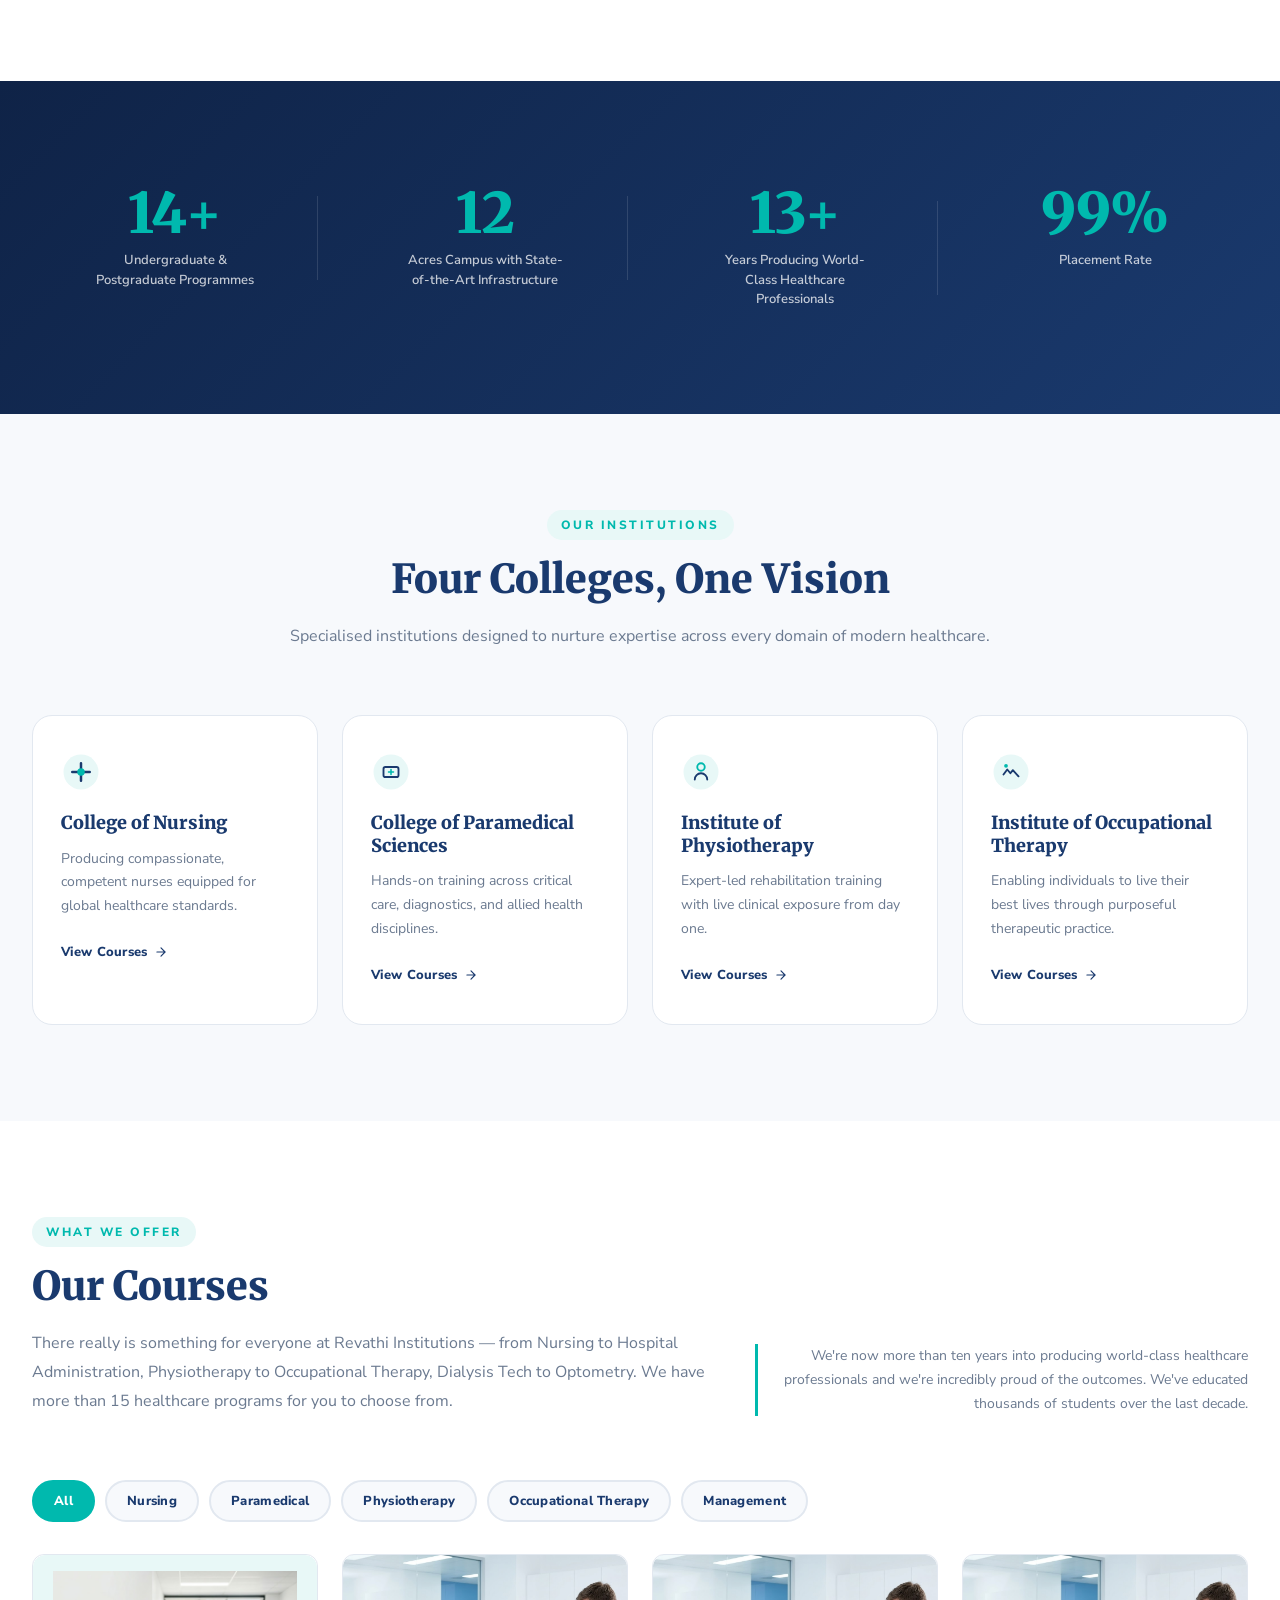
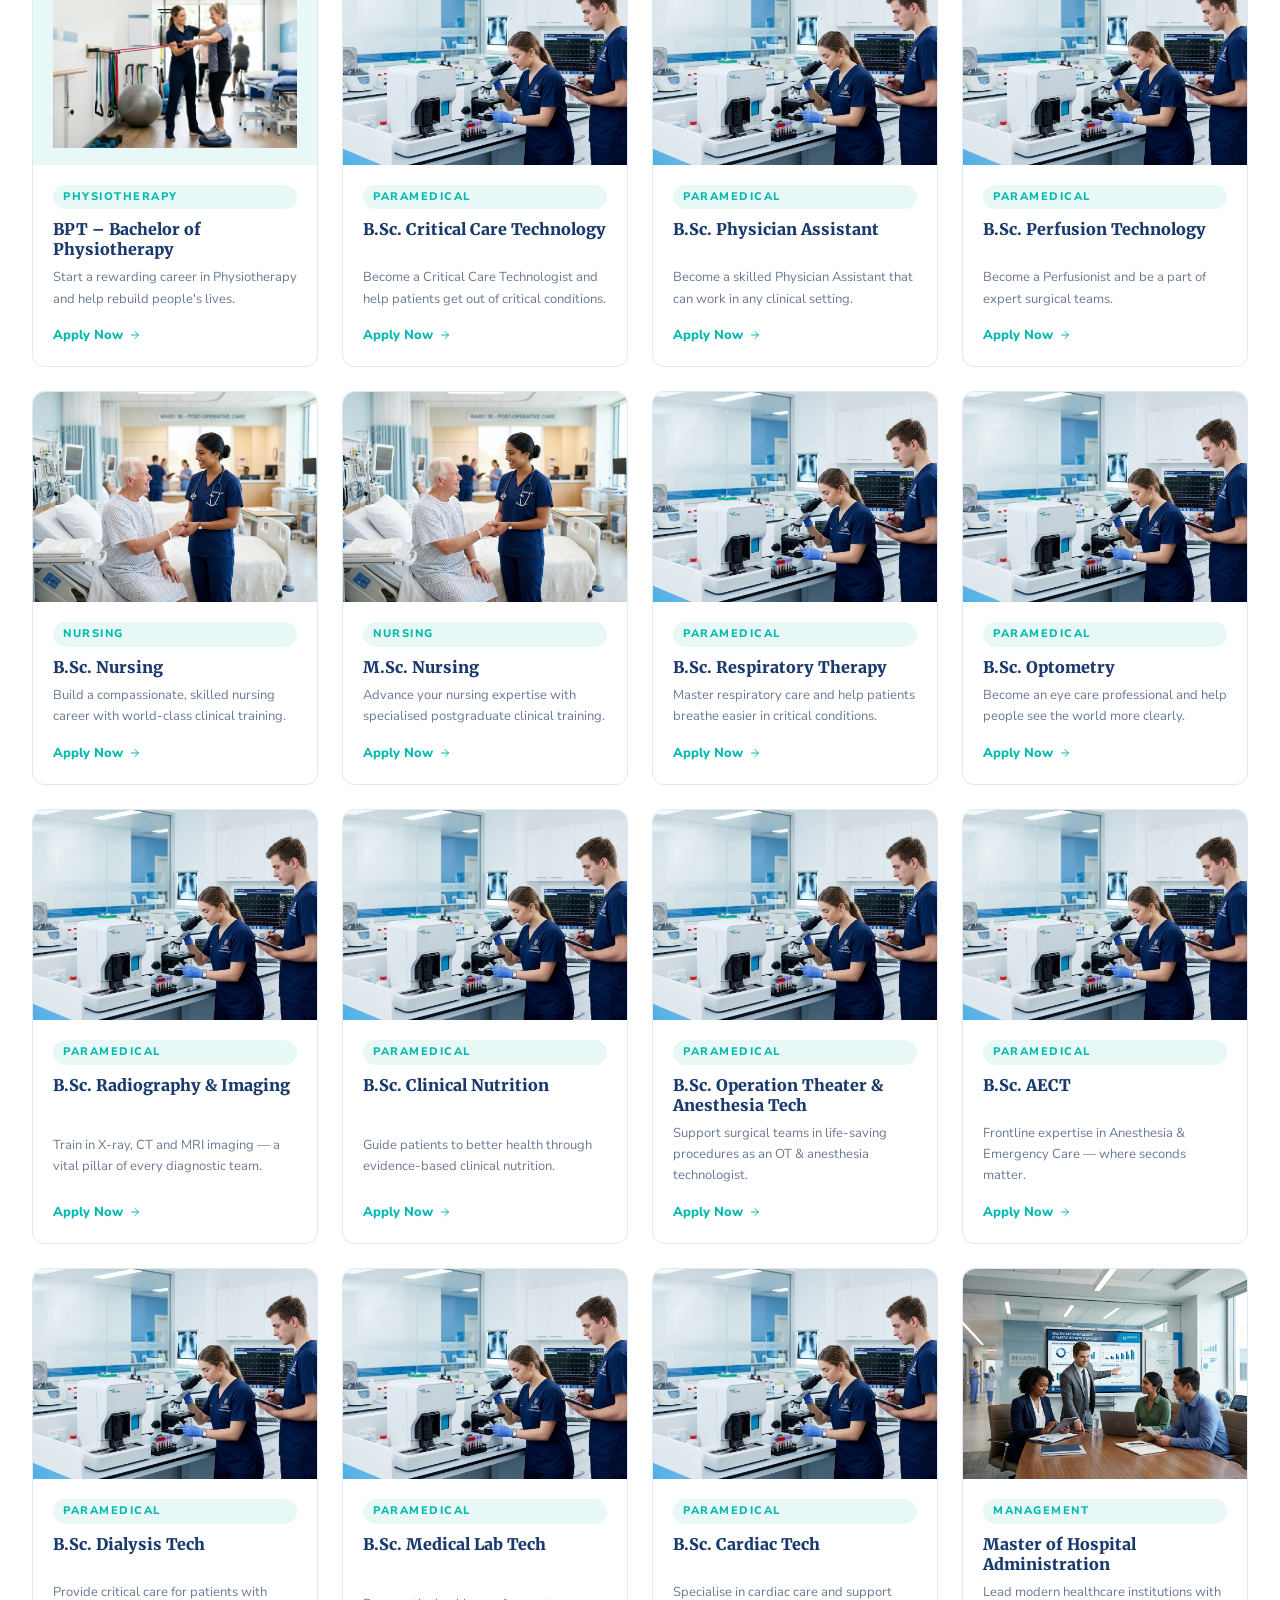
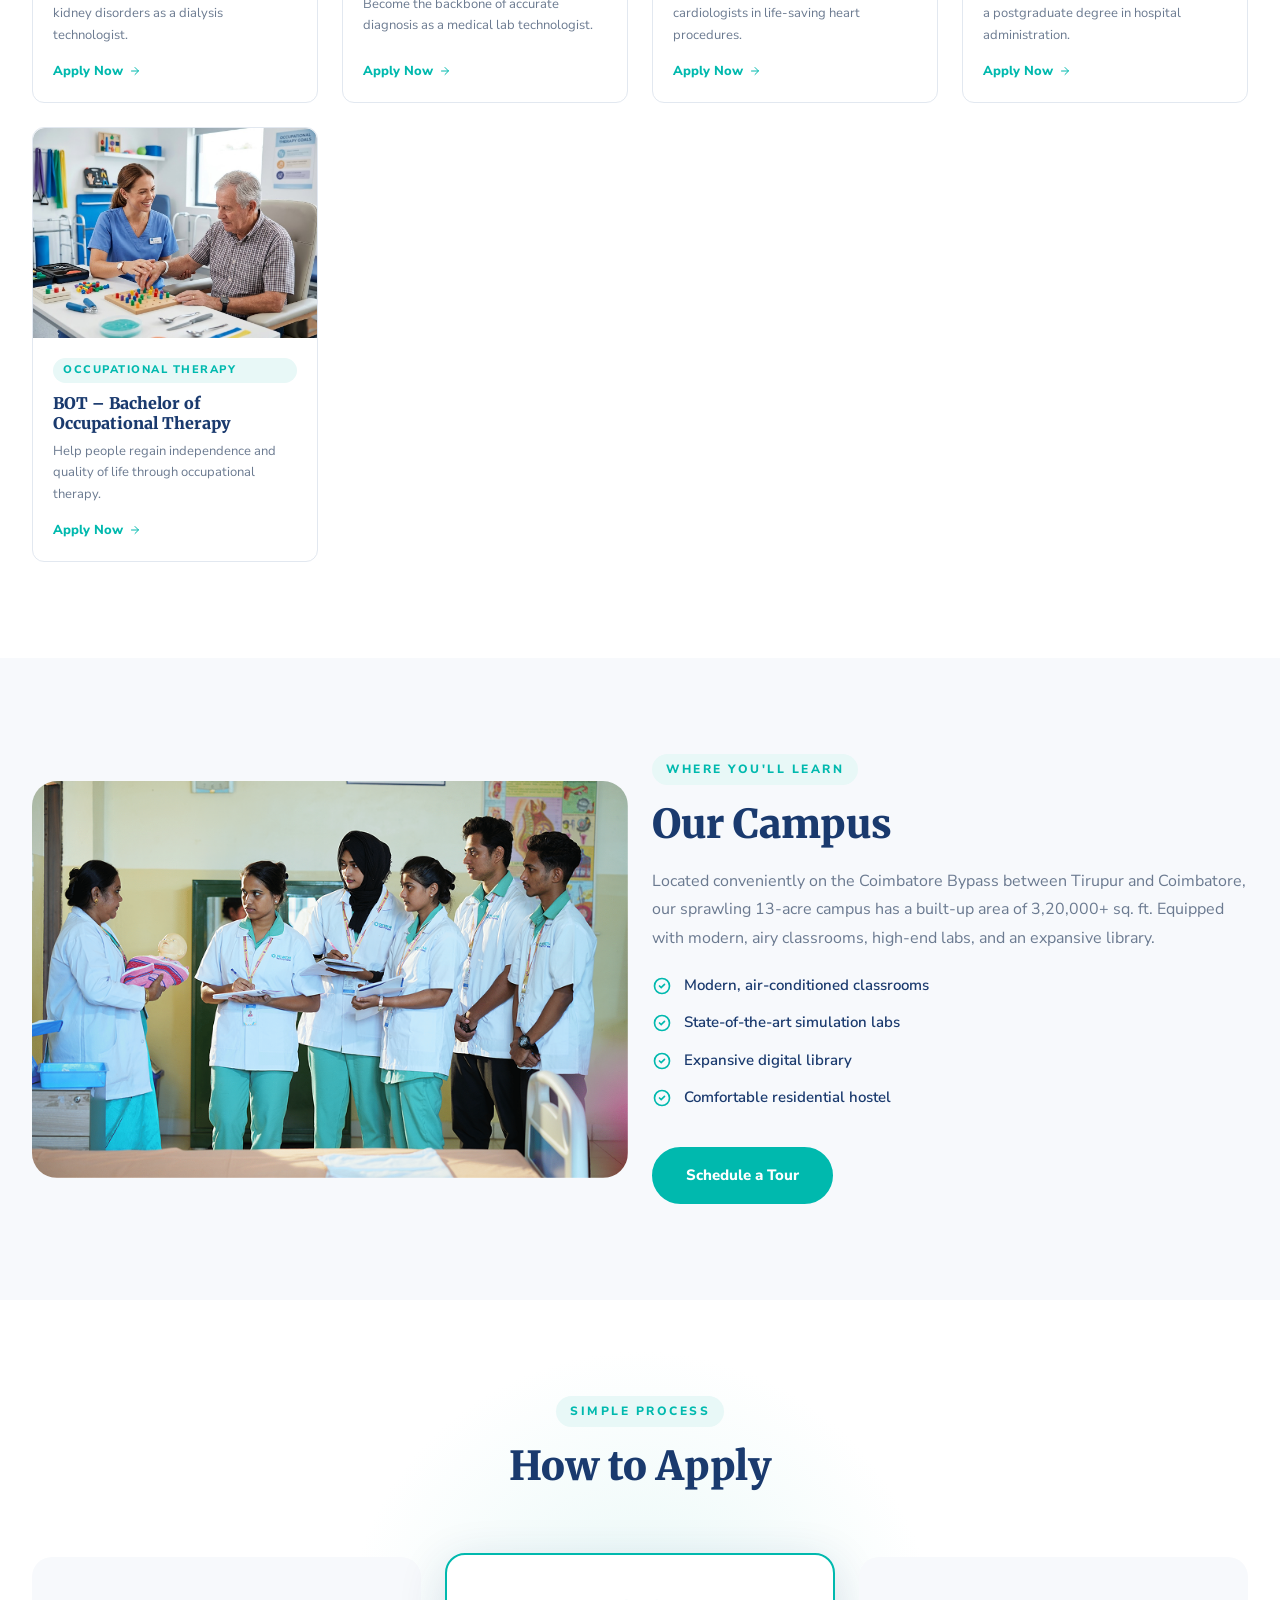
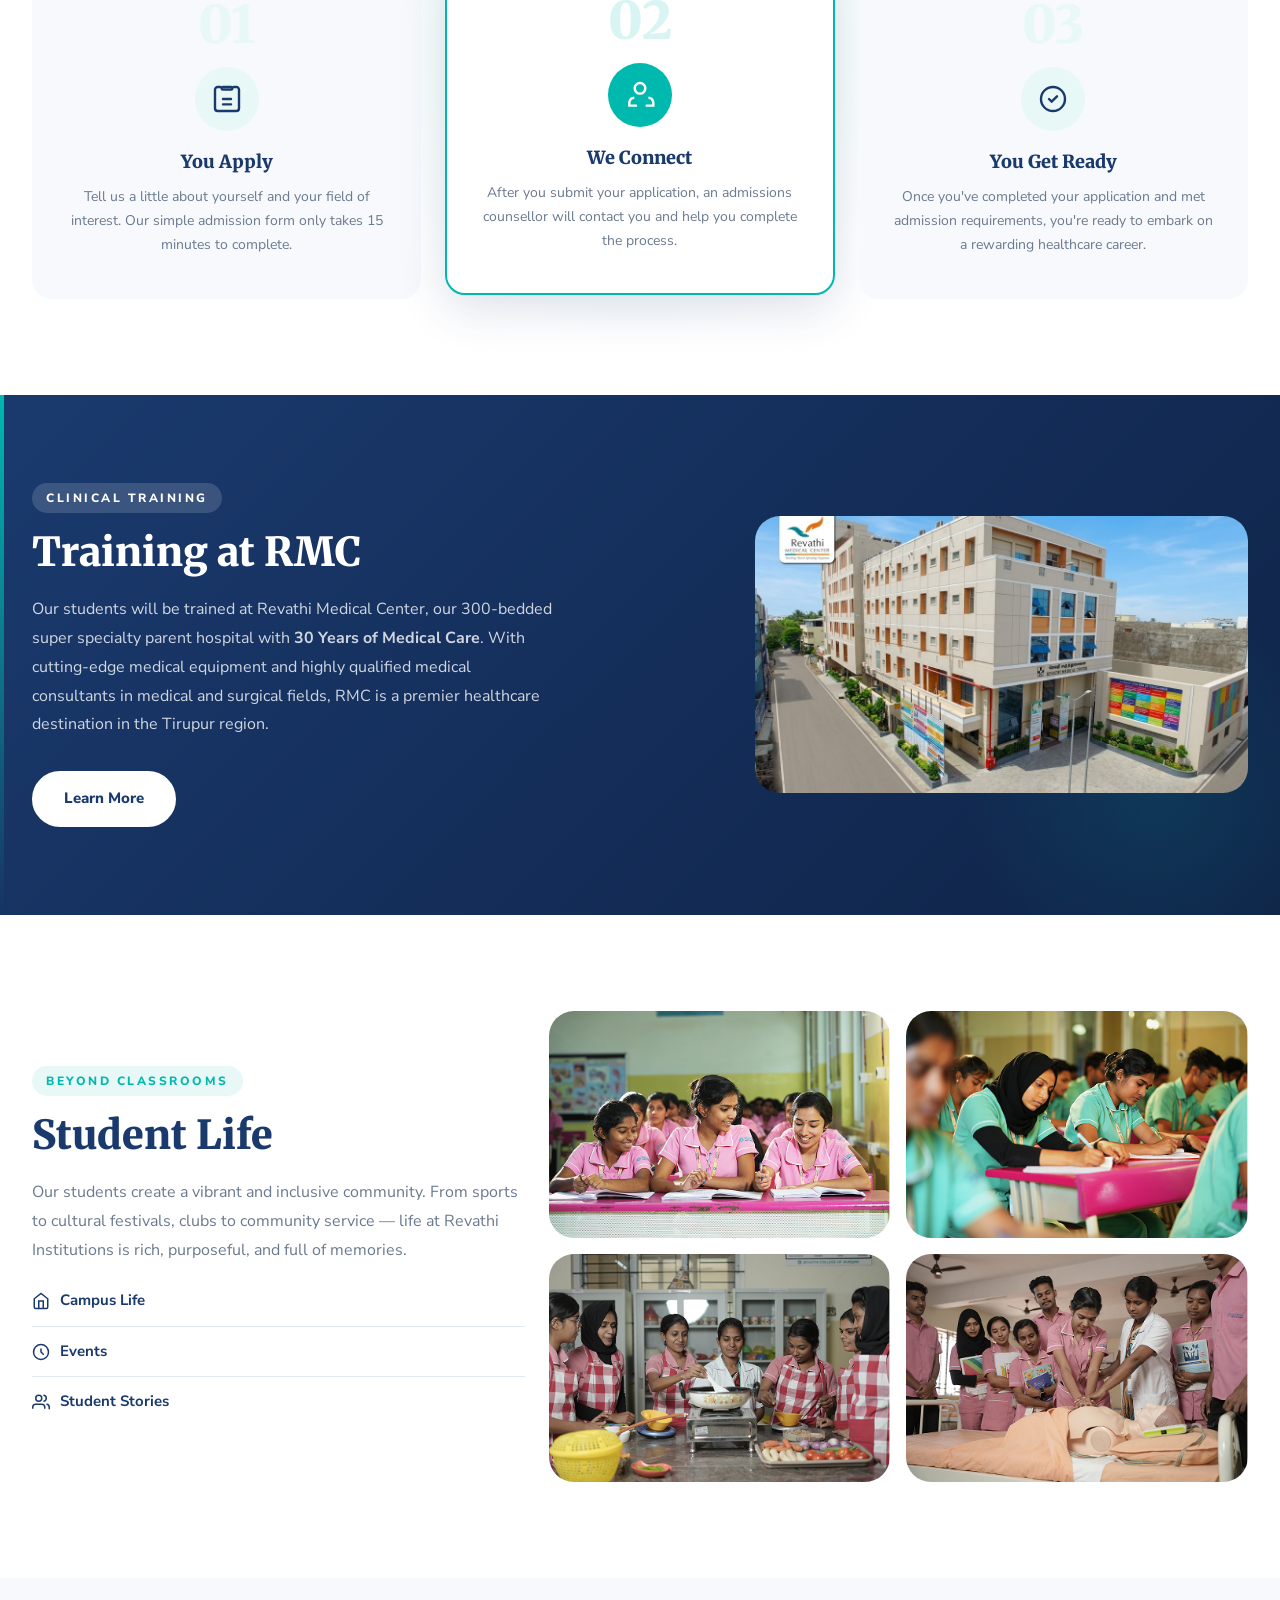
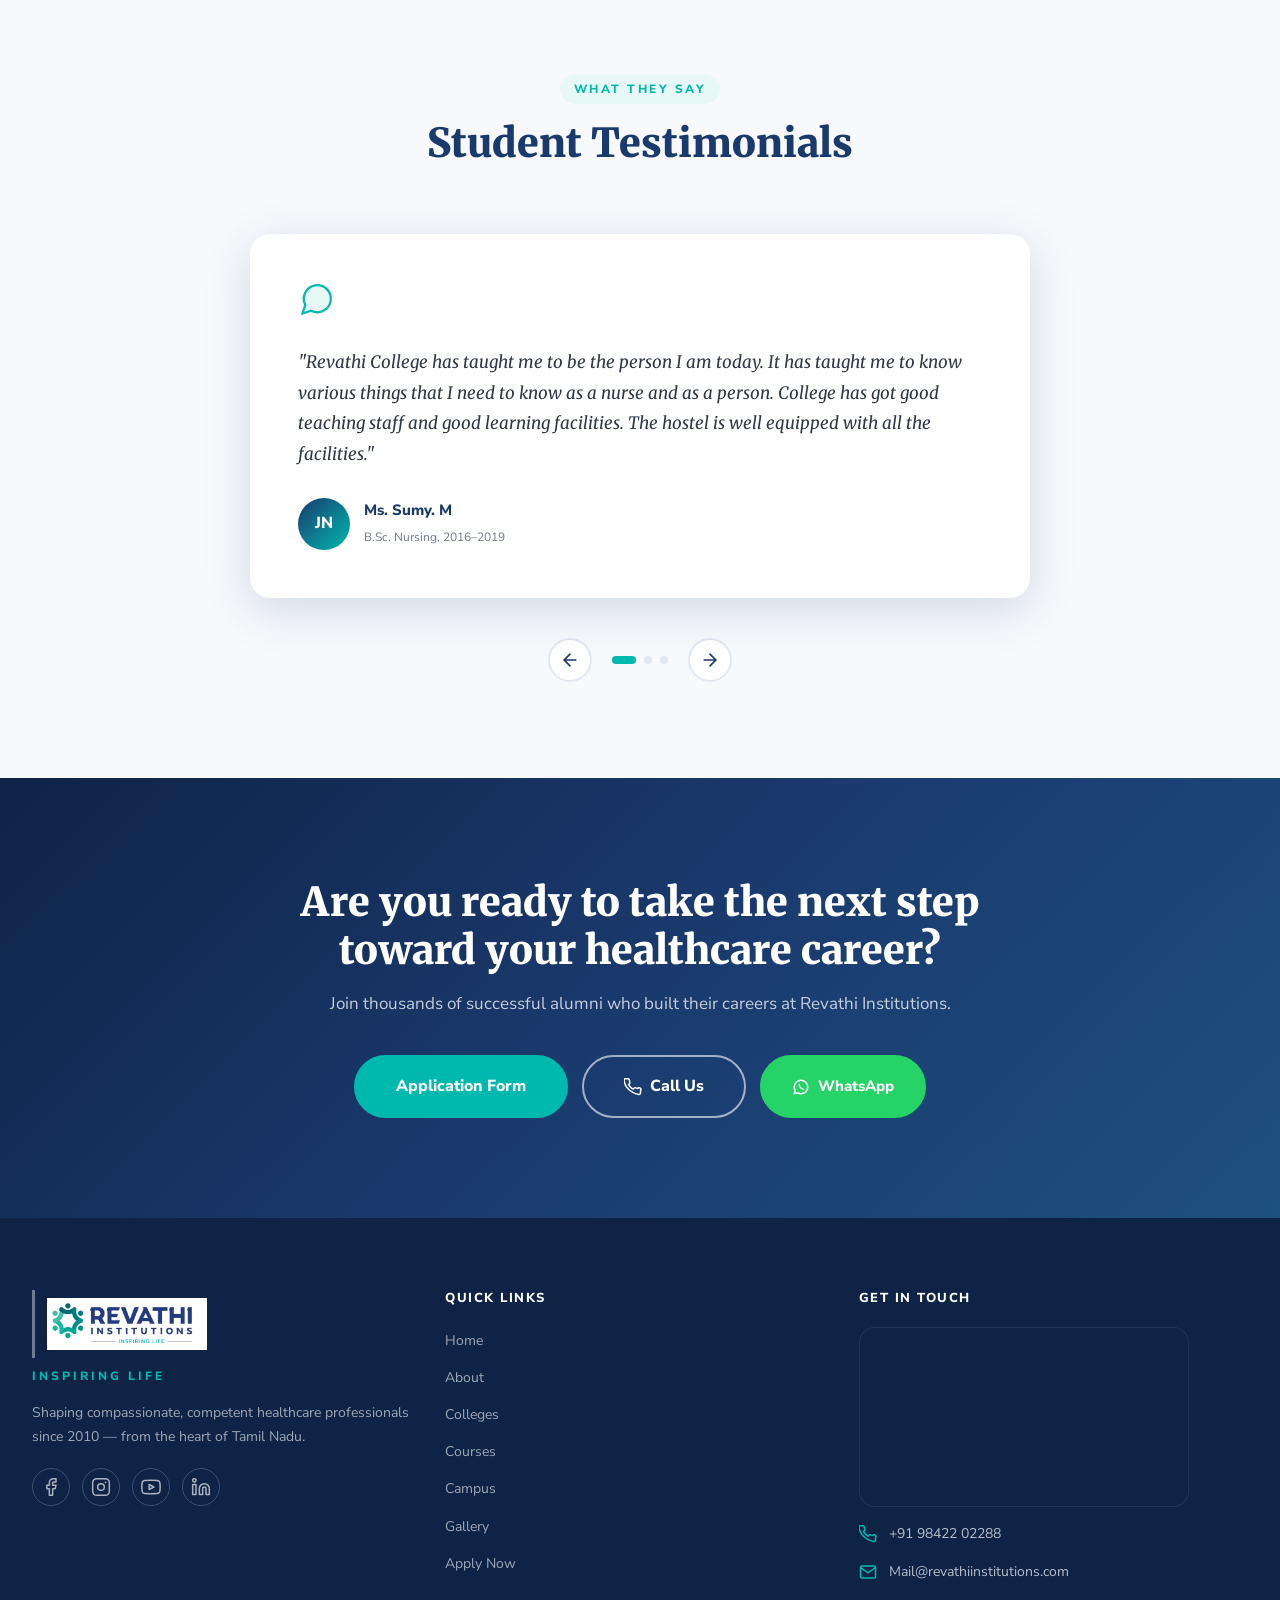
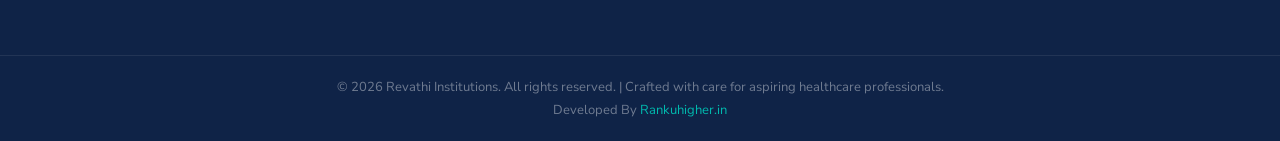
==== commit 99012fb6: "Updates" ====
--- a/index.html
+++ b/index.html
@@ -3,9 +3,9 @@
 <head>
   <meta charset="UTF-8" />
   <meta name="viewport" content="width=device-width, initial-scale=1.0" />
-  <title>Revathi Institutions – Inspiring Life | Healthcare Education</title>
-  <meta name="description" content="Embark on a rewarding career in healthcare with Revathi Institutions. Offering Nursing, Paramedical Sciences, Physiotherapy, and Occupational Therapy programs." />
-  <link rel="icon" href="/images/Revathi.png" type="image/png" />
+  <title>Apply Online | Revathi Institutions Admissions 2026</title>
+  <meta name="description" content="Apply online for admissions at Revathi Institutions. Explore Nursing, Physiotherapy, Allied Health & healthcare programs." />
+  <link rel="icon" href="./images/Revathi.png" type="image/png" />
 
   <!-- Bootstrap 4.0 -->
   <link rel="stylesheet" href="https://stackpath.bootstrapcdn.com/bootstrap/4.0.0/css/bootstrap.min.css" />
@@ -26,7 +26,7 @@
       <a href="#" class="ri-logo-wrap">
         <!-- PLACE LOGO IMAGE HERE -->
         <div class="ri-logo-placeholder">
-          <img src="/images/Revathi_Institutions_Logo.png"  alt="logo">
+          <img src="./images/Revathi_Institutions_Logo.png"  alt="logo">
         </div> 
       </a>
 
@@ -132,7 +132,7 @@
         <div class="col-12 col-lg-7" data-animate="fadeRight">
           <div class="ri-about-visual">
             <!-- ABOUT IMAGE PLACEHOLDER — 580×420px recommended -->
-             <img src="/images/about/about.jpg" style="border-radius: 25px;" alt="Revathi Institutions Campus">
+             <img src="./images/about/about.jpg" style="border-radius: 25px;" alt="Revathi Institutions Campus">
            
             <!-- Floating stat card -->
             <div class="ri-float-card ri-float-card--1">
@@ -293,7 +293,7 @@
         <div class="ri-course-card" data-category="physiotherapy" data-animate="fadeUp">
           <div class="ri-course-img-wrap">
             <div class="ri-img-placeholder ri-course-img">
-             <img src="/images/courses/Physiotherapy.jpg" alt="">
+             <img src="./images/courses/Physiotherapy.jpg" alt="">
             </div>
           </div>
           <div class="ri-course-info">
@@ -306,7 +306,7 @@
 
         <div class="ri-course-card" data-category="paramedical" data-animate="fadeUp" data-delay="100">
           <div class="ri-course-img-wrap">
-            <img src="/images/courses/Paramedical.jpg" alt="" loading="lazy">
+            <img src="./images/courses/Paramedical.jpg" alt="" loading="lazy">
           </div>
           <div class="ri-course-info">
             <span class="ri-course-tag">Paramedical</span>
@@ -318,7 +318,7 @@
 
         <div class="ri-course-card" data-category="paramedical" data-animate="fadeUp" data-delay="200">
           <div class="ri-course-img-wrap">
-            <img src="/images/courses/Paramedical.jpg" alt="" loading="lazy">
+            <img src="./images/courses/Paramedical.jpg" alt="" loading="lazy">
           </div>
           <div class="ri-course-info">
             <span class="ri-course-tag">Paramedical</span>
@@ -330,7 +330,7 @@
 
         <div class="ri-course-card" data-category="paramedical" data-animate="fadeUp" data-delay="300">
           <div class="ri-course-img-wrap">
-            <img src="/images/courses/Paramedical.jpg" alt="" loading="lazy">
+            <img src="./images/courses/Paramedical.jpg" alt="" loading="lazy">
           </div>
           <div class="ri-course-info">
             <span class="ri-course-tag">Paramedical</span>
@@ -342,7 +342,7 @@
 
         <div class="ri-course-card" data-category="nursing" data-animate="fadeUp" data-delay="400">
           <div class="ri-course-img-wrap">
-            <img src="/images/courses/Nursing.jpg" alt="" loading="lazy">
+            <img src="./images/courses/Nursing.jpg" alt="" loading="lazy">
           </div>
           <div class="ri-course-info">
             <span class="ri-course-tag">Nursing</span>
@@ -354,7 +354,7 @@
 
         <div class="ri-course-card" data-category="nursing" data-animate="fadeUp">
           <div class="ri-course-img-wrap">
-            <img src="/images/courses/Nursing.jpg" alt="" loading="lazy">
+            <img src="./images/courses/Nursing.jpg" alt="" loading="lazy">
           </div>
           <div class="ri-course-info">
             <span class="ri-course-tag">Nursing</span>
@@ -366,7 +366,7 @@
 
         <div class="ri-course-card" data-category="paramedical" data-animate="fadeUp" data-delay="100">
           <div class="ri-course-img-wrap">
-            <img src="/images/courses/Paramedical.jpg" alt="" loading="lazy">
+            <img src="./images/courses/Paramedical.jpg" alt="" loading="lazy">
           </div>
           <div class="ri-course-info">
             <span class="ri-course-tag">Paramedical</span>
@@ -378,7 +378,7 @@
 
         <div class="ri-course-card" data-category="paramedical" data-animate="fadeUp" data-delay="200">
           <div class="ri-course-img-wrap">
-            <img src="/images/courses/Paramedical.jpg" alt="" loading="lazy">
+            <img src="./images/courses/Paramedical.jpg" alt="" loading="lazy">
           </div>
           <div class="ri-course-info">
             <span class="ri-course-tag">Paramedical</span>
@@ -390,7 +390,7 @@
 
         <div class="ri-course-card" data-category="paramedical" data-animate="fadeUp" data-delay="300">
           <div class="ri-course-img-wrap">
-            <img src="/images/courses/Paramedical.jpg" alt="" loading="lazy">
+            <img src="./images/courses/Paramedical.jpg" alt="" loading="lazy">
           </div>
           <div class="ri-course-info">
             <span class="ri-course-tag">Paramedical</span>
@@ -402,7 +402,7 @@
 
         <div class="ri-course-card" data-category="paramedical" data-animate="fadeUp">
           <div class="ri-course-img-wrap">
-            <img src="/images/courses/Paramedical.jpg" alt="" loading="lazy">
+            <img src="./images/courses/Paramedical.jpg" alt="" loading="lazy">
           </div>
           <div class="ri-course-info">
             <span class="ri-course-tag">Paramedical</span>
@@ -414,7 +414,7 @@
 
         <div class="ri-course-card" data-category="paramedical" data-animate="fadeUp" data-delay="100">
           <div class="ri-course-img-wrap">
-            <img src="/images/courses/Paramedical.jpg" alt="" loading="lazy">
+            <img src="./images/courses/Paramedical.jpg" alt="" loading="lazy">
           </div>
           <div class="ri-course-info">
             <span class="ri-course-tag">Paramedical</span>
@@ -426,7 +426,7 @@
 
         <div class="ri-course-card" data-category="paramedical" data-animate="fadeUp" data-delay="200">
           <div class="ri-course-img-wrap">
-            <img src="/images/courses/Paramedical.jpg" alt="" loading="lazy">
+            <img src="./images/courses/Paramedical.jpg" alt="" loading="lazy">
           </div>
           <div class="ri-course-info">
             <span class="ri-course-tag">Paramedical</span>
@@ -438,7 +438,7 @@
 
         <div class="ri-course-card" data-category="paramedical" data-animate="fadeUp" data-delay="300">
           <div class="ri-course-img-wrap">
-            <img src="/images/courses/Paramedical.jpg" alt="" loading="lazy">
+            <img src="./images/courses/Paramedical.jpg" alt="" loading="lazy">
           </div>
           <div class="ri-course-info">
             <span class="ri-course-tag">Paramedical</span>
@@ -450,7 +450,7 @@
 
         <div class="ri-course-card" data-category="paramedical" data-animate="fadeUp">
           <div class="ri-course-img-wrap">
-            <img src="/images/courses/Paramedical.jpg" alt="" loading="lazy">
+            <img src="./images/courses/Paramedical.jpg" alt="" loading="lazy">
           </div>
           <div class="ri-course-info">
             <span class="ri-course-tag">Paramedical</span>
@@ -462,7 +462,7 @@
 
         <div class="ri-course-card" data-category="paramedical" data-animate="fadeUp" data-delay="100">
           <div class="ri-course-img-wrap">
-            <img src="/images/courses/Paramedical.jpg" alt="" loading="lazy">
+            <img src="./images/courses/Paramedical.jpg" alt="" loading="lazy">
           </div>
           <div class="ri-course-info">
             <span class="ri-course-tag">Paramedical</span>
@@ -474,7 +474,7 @@
 
         <div class="ri-course-card" data-category="management" data-animate="fadeUp" data-delay="200">
           <div class="ri-course-img-wrap">
-            <img src="/images/courses/Management.jpg" alt="" loading="lazy">
+            <img src="./images/courses/Management.jpg" alt="" loading="lazy">
           </div>
           <div class="ri-course-info">
             <span class="ri-course-tag">Management</span>
@@ -486,7 +486,7 @@
 
         <div class="ri-course-card" data-category="occupational-therapy" data-animate="fadeUp" data-delay="300">
           <div class="ri-course-img-wrap">
-            <img src="/images/courses/Occupational_Therapy.jpg" alt="" loading="lazy">
+            <img src="./images/courses/Occupational_Therapy.jpg" alt="" loading="lazy">
           </div>
           <div class="ri-course-info">
             <span class="ri-course-tag">Occupational Therapy</span>
@@ -542,7 +542,7 @@
         <div class="col-12 col-lg-6 order-lg-1" data-animate="fadeRight">
       
           
-            <img src="/images/campus/campus.png" alt="campus" style="border-radius: 25px;">
+            <img src="./images/campus/campus.png" alt="campus" style="border-radius: 25px;">
           
         </div>
       </div>
@@ -612,7 +612,7 @@
             <a href="#admissionFormContainer" class="ri-btn-white mt-2">Learn More</a>
           </div>
           <div class="col-12 col-lg-5 text-center" data-animate="fadeUp" data-delay="200">
-            <img src="/images/training/training.png" alt="training" style="border-radius: 25px;">
+            <img src="./images/training/training.png" alt="training" style="border-radius: 25px;">
           </div>
         </div>
       </div>
@@ -646,10 +646,10 @@
         </div>
         <div class="col-12 col-lg-7" data-animate="fadeRight">
           <div class="ri-student-grid">
-            <img src="/images/studentlife/student1.png" alt="Student" style="border-radius: 25px;">
-             <img src="/images/studentlife/student2.png" alt="Student" style="border-radius: 25px;">
-              <img src="/images/studentlife/student3.png" alt="Student" style="border-radius: 25px;">
-              <img src="/images/studentlife/student4.png" alt="Student" style="border-radius: 25px;">
+            <img src="./images/studentlife/student1.png" alt="Student" style="border-radius: 25px;">
+             <img src="./images/studentlife/student2.png" alt="Student" style="border-radius: 25px;">
+              <img src="./images/studentlife/student3.png" alt="Student" style="border-radius: 25px;">
+              <img src="./images/studentlife/student4.png" alt="Student" style="border-radius: 25px;">
 
           </div>
         </div>
@@ -768,7 +768,7 @@
           <div class="ri-footer-logo">
             <!-- PLACE FOOTER LOGO IMAGE HERE -->
             <div class="ri-logo-placeholder ri-logo-placeholder--footer">
-              <img src="/images/Revathi_Institutions_Logo.png" alt="logo">
+              <img src="./images/Revathi_Institutions_Logo.png" alt="logo">
             </div>
           </div>
           <p class="ri-footer-tagline">Inspiring Life</p>
@@ -842,11 +842,6 @@
     </div>
   </footer>
 
-  <!-- Back to top -->
-  <button class="ri-back-top" id="backToTop" aria-label="Back to top">
-    <svg width="20" height="20" viewBox="0 0 24 24" fill="none"><path d="M12 19V5M5 12l7-7 7 7" stroke="currentColor" stroke-width="2" stroke-linecap="round"/></svg>
-  </button>
-
   <!-- Bootstrap 4.0 JS -->
   <script src="https://code.jquery.com/jquery-3.2.1.slim.min.js"></script>
   <script src="https://cdnjs.cloudflare.com/ajax/libs/popper.js/1.12.9/umd/popper.min.js"></script>
@@ -854,5 +849,23 @@
   <script type="text/javascript"> var s=document.createElement("script"); s.type="text/javascript"; s.async=true; s.src="https://widgets.nopaperforms.com/emwgts.js"; document.body.appendChild(s); </script>
 
   <script src="script.js"></script>
+
+  <!-- ═══════════════════════ FLOATING BUTTONS ═══════════════════════ -->
+  <div class="ri-float-btns">
+    <a href="tel:+919842202288" class="ri-float-btn ri-float-call" aria-label="Call Now">
+      <svg xmlns="http://www.w3.org/2000/svg" width="24" height="24" viewBox="0 0 24 24" fill="none" stroke="currentColor" stroke-width="2.2" stroke-linecap="round" stroke-linejoin="round">
+        <path d="M22 16.92v3a2 2 0 01-2.18 2 19.79 19.79 0 01-8.63-3.07A19.5 19.5 0 013.07 11.5a19.79 19.79 0 01-3.07-8.67A2 2 0 012 .84h3a2 2 0 012 1.72c.127.96.36 1.903.7 2.81a2 2 0 01-.45 2.11L6.09 8.91a16 16 0 006 6l1.27-1.27a2 2 0 012.11-.45c.907.34 1.85.573 2.81.7A2 2 0 0122 16.92z"/>
+      </svg>
+    </a>
+    <a href="https://wa.me/919342012096" class="ri-float-btn ri-float-wa" target="_blank" rel="noopener" aria-label="Chat on WhatsApp">
+      <svg xmlns="http://www.w3.org/2000/svg" width="26" height="26" viewBox="0 0 24 24" fill="currentColor">
+        <path d="M17.472 14.382c-.297-.149-1.758-.867-2.03-.967-.273-.099-.471-.148-.67.15-.197.297-.767.966-.94 1.164-.173.199-.347.223-.644.075-.297-.15-1.255-.463-2.39-1.475-.883-.788-1.48-1.761-1.653-2.059-.173-.297-.018-.458.13-.606.134-.133.298-.347.446-.52.149-.174.198-.298.298-.497.099-.198.05-.371-.025-.52-.075-.149-.669-1.612-.916-2.207-.242-.579-.487-.5-.669-.51-.173-.008-.371-.01-.57-.01-.198 0-.52.074-.792.372-.272.297-1.04 1.016-1.04 2.479 0 1.462 1.065 2.875 1.213 3.074.149.198 2.096 3.2 5.077 4.487.709.306 1.262.489 1.694.625.712.227 1.36.195 1.871.118.571-.085 1.758-.719 2.006-1.413.248-.694.248-1.289.173-1.413-.074-.124-.272-.198-.57-.347m-5.421 7.403h-.004a9.87 9.87 0 01-5.031-1.378l-.361-.214-3.741.982.998-3.648-.235-.374a9.86 9.86 0 01-1.51-5.26c.001-5.45 4.436-9.884 9.888-9.884 2.64 0 5.122 1.03 6.988 2.898a9.825 9.825 0 012.893 6.994c-.003 5.45-4.437 9.884-9.885 9.884m8.413-18.297A11.815 11.815 0 0012.05 0C5.495 0 .16 5.335.157 11.892c0 2.096.547 4.142 1.588 5.945L.057 24l6.305-1.654a11.882 11.882 0 005.683 1.448h.005c6.554 0 11.89-5.335 11.893-11.893a11.821 11.821 0 00-3.48-8.413z"/>
+      </svg>
+    </a>
+    <button class="ri-float-btn ri-back-top" id="backToTop" aria-label="Back to top">
+      <svg width="22" height="22" viewBox="0 0 24 24" fill="none"><path d="M12 19V5M5 12l7-7 7 7" stroke="currentColor" stroke-width="2.5" stroke-linecap="round" stroke-linejoin="round"/></svg>
+    </button>
+  </div>
+
 </body>
 </html>
--- a/style.css
+++ b/style.css
@@ -1235,32 +1235,20 @@
   color: var(--ri-white);
 }
 
-/* ─── BACK TO TOP ─── */
+/* ─── BACK TO TOP (inside ri-float-btns) ─── */
 .ri-back-top {
-  position: fixed;
-  bottom: 28px; right: 28px;
-  width: 46px; height: 46px;
-  border-radius: 50%;
   background: var(--ri-teal);
-  color: var(--ri-white);
   border: none;
   cursor: pointer;
-  display: flex;
-  align-items: center;
-  justify-content: center;
   box-shadow: 0 4px 16px rgba(0,185,174,0.4);
-  opacity: 0;
-  transform: translateY(20px);
-  transition: var(--ri-transition);
-  z-index: 900;
+  display: none;
 }
 .ri-back-top.visible {
-  opacity: 1;
-  transform: translateY(0);
+  display: flex;
 }
 .ri-back-top:hover {
   background: var(--ri-teal-mid);
-  transform: translateY(-2px);
+  transform: translateY(-3px);
 }
 
 /* ═══════════════════════════════════════════════════
@@ -1349,4 +1337,40 @@
   .ri-section-title { font-size: 26px; }
   .ri-form-shell { border-radius: var(--ri-radius); }
   .ri-college-card { margin-bottom: 20px; }
-}+}
+
+/* ═══════════════════════ FLOATING BUTTONS ═══════════════════════ */
+.ri-float-btns {
+  position: fixed;
+  bottom: 28px;
+  right: 20px;
+  display: flex;
+  flex-direction: column;
+  gap: 12px;
+  z-index: 9999;
+}
+
+.ri-float-btn {
+  display: flex;
+  align-items: center;
+  justify-content: center;
+  width: 54px;
+  height: 54px;
+  border-radius: 50%;
+  color: #fff;
+  text-decoration: none;
+  box-shadow: 0 4px 18px rgba(0,0,0,0.25);
+  transition: transform 0.2s ease, box-shadow 0.2s ease;
+}
+
+.ri-float-btn span { display: none; }
+
+.ri-float-btn:hover {
+  transform: translateY(-3px);
+  box-shadow: 0 8px 24px rgba(0,0,0,0.32);
+  color: #fff;
+  text-decoration: none;
+}
+
+.ri-float-wa  { background: #25d366; }
+.ri-float-call { background: var(--ri-navy, #1a3a6e); }
